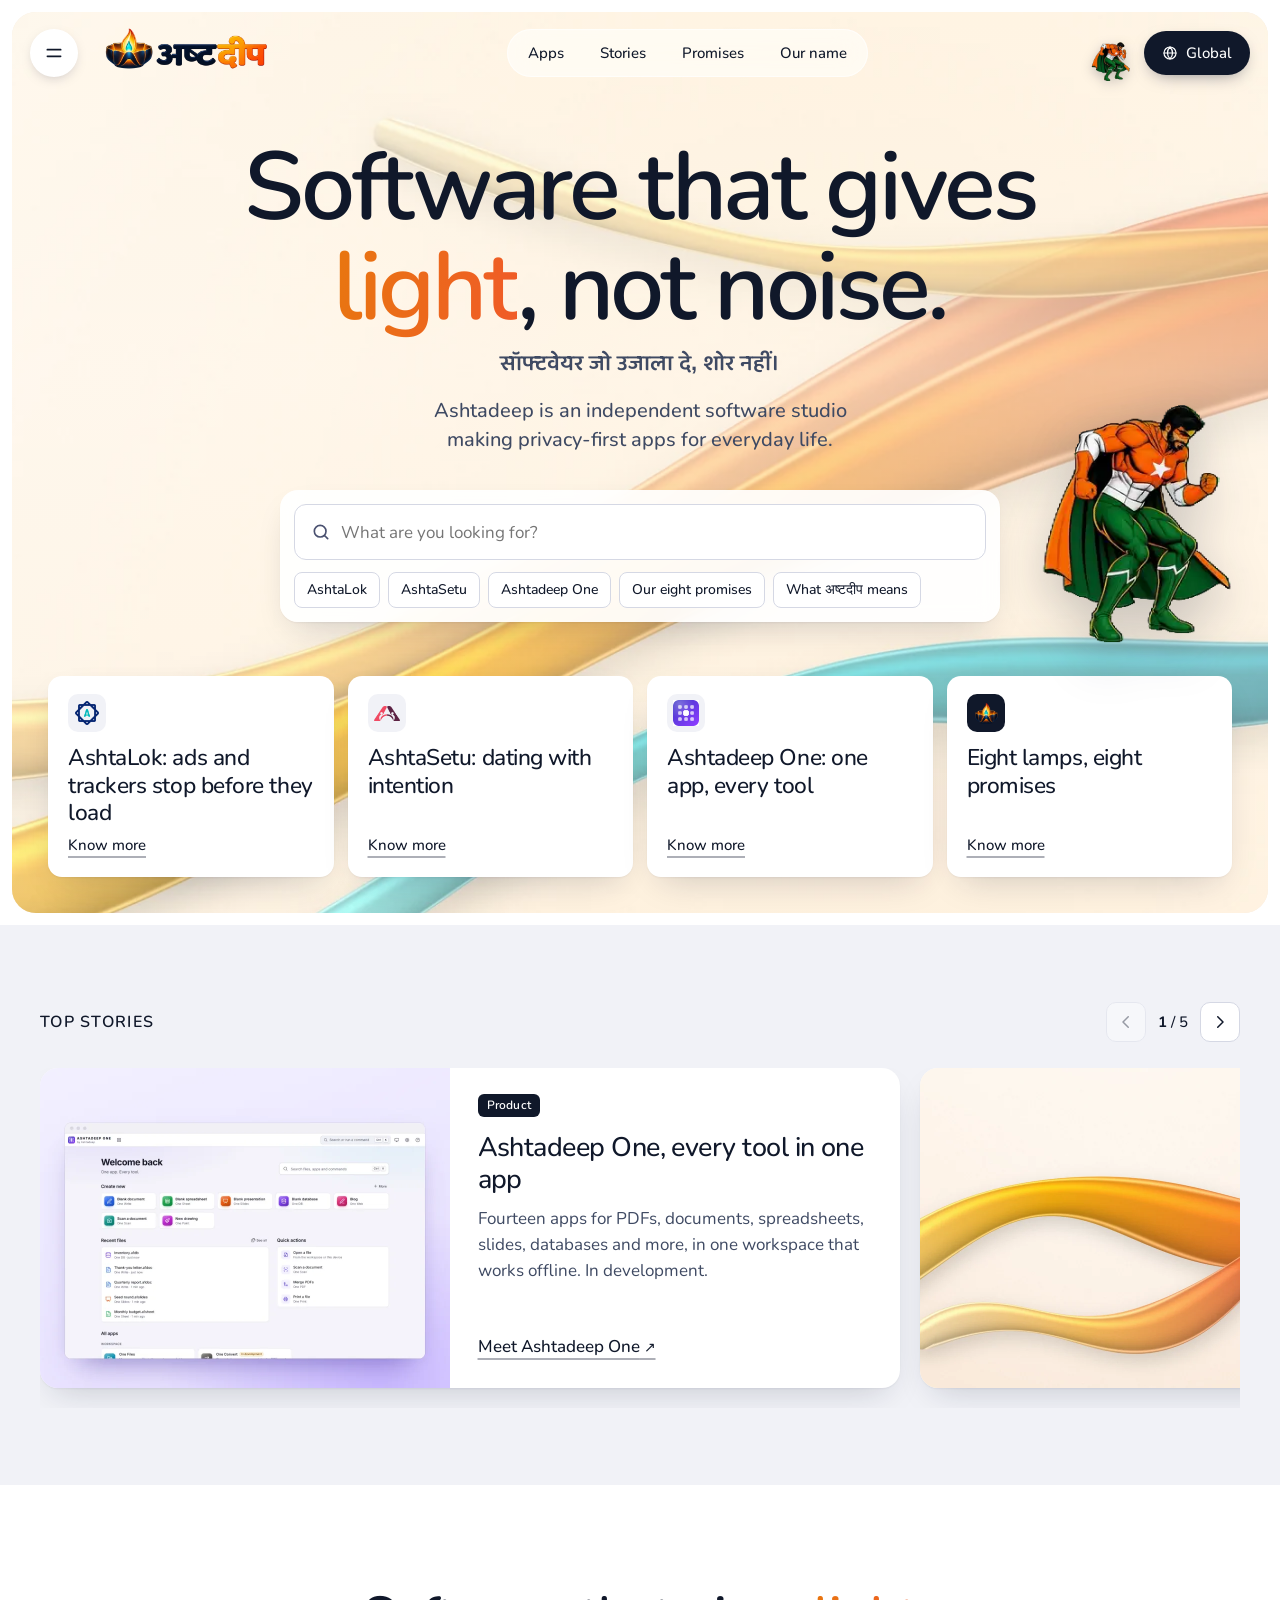
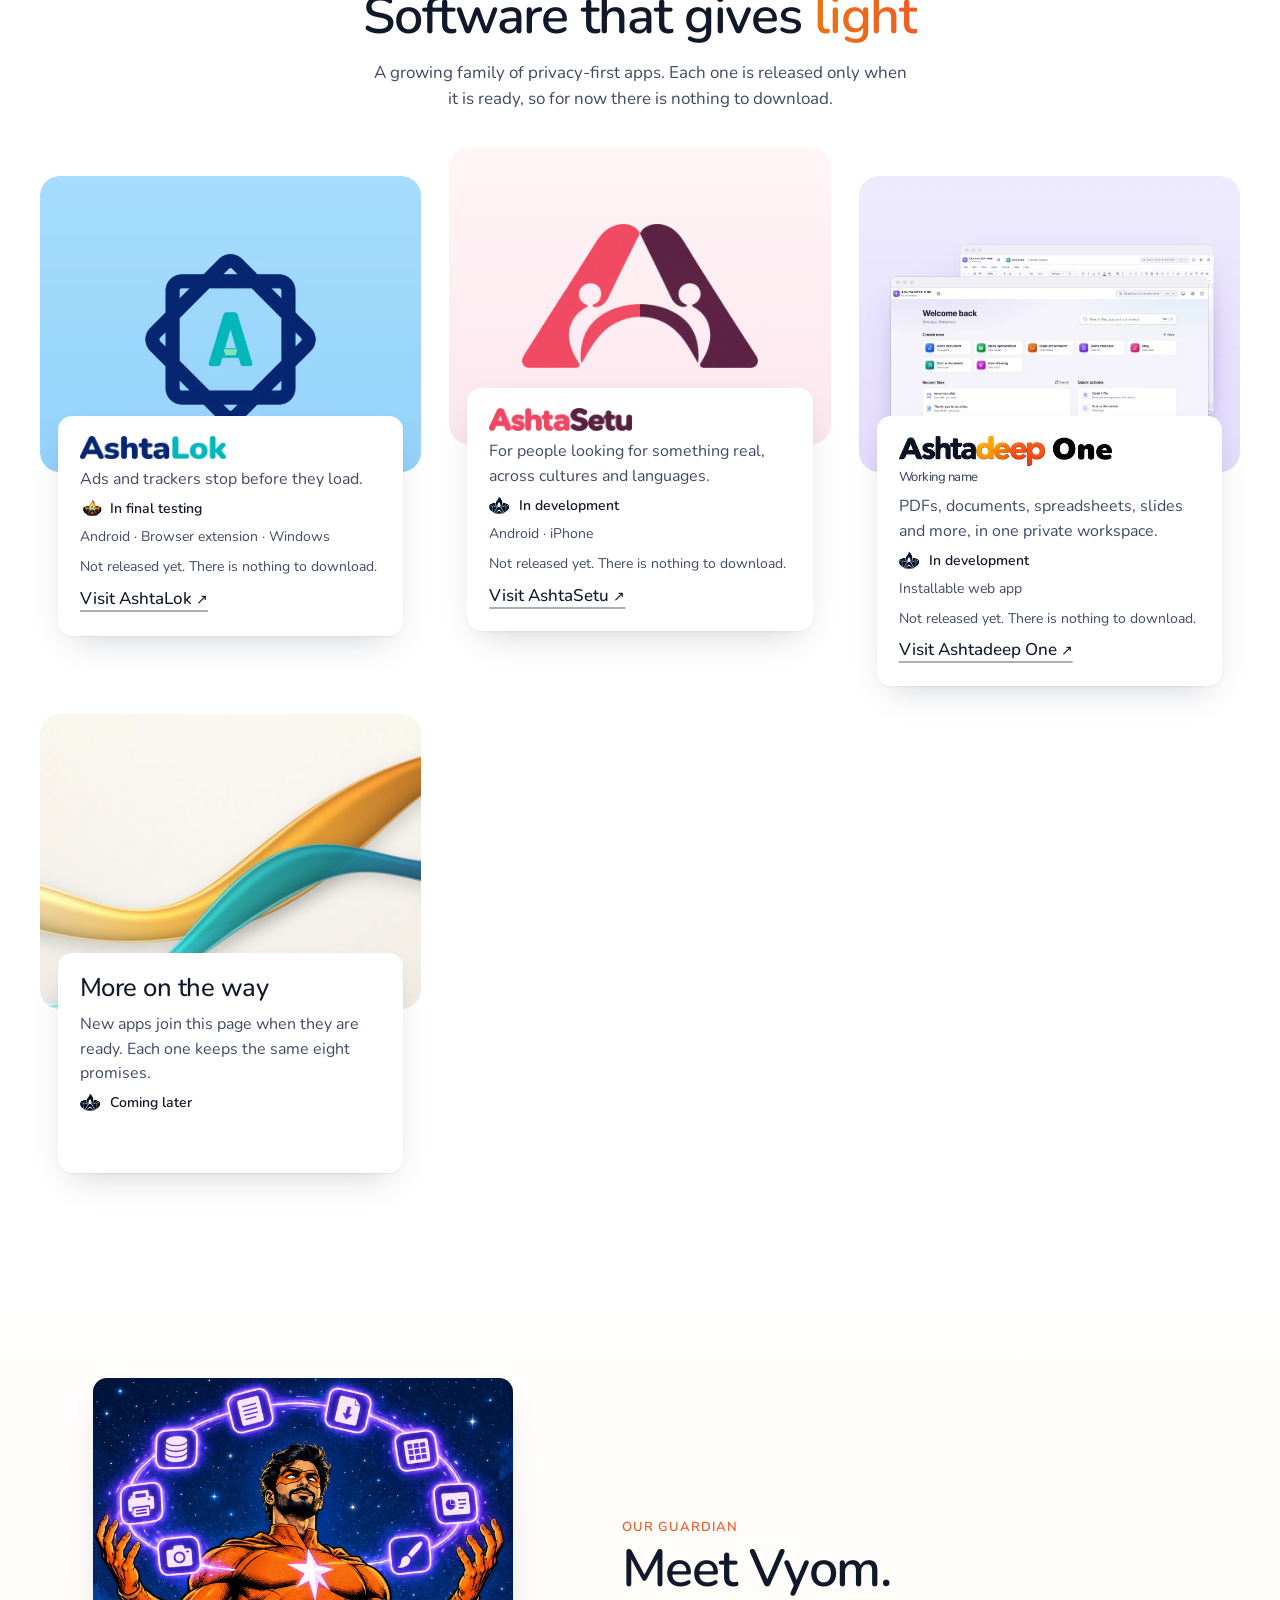
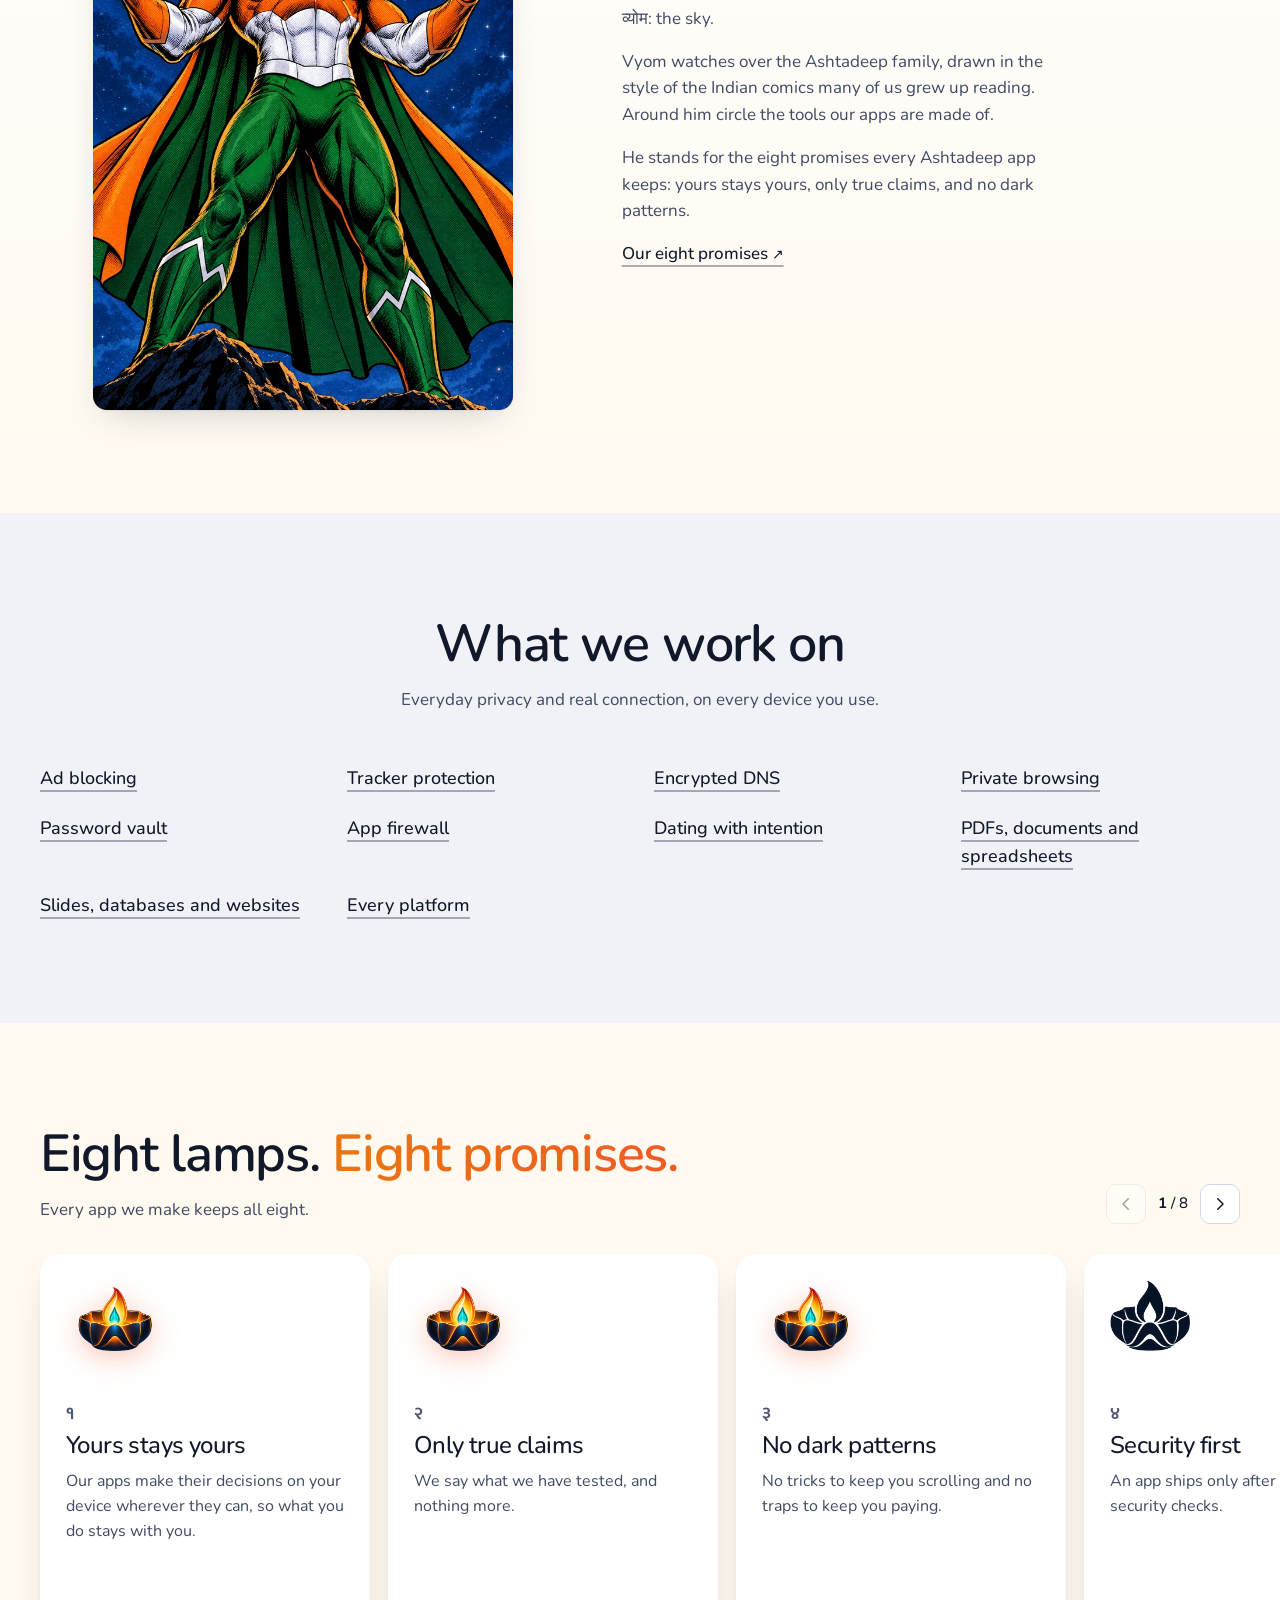
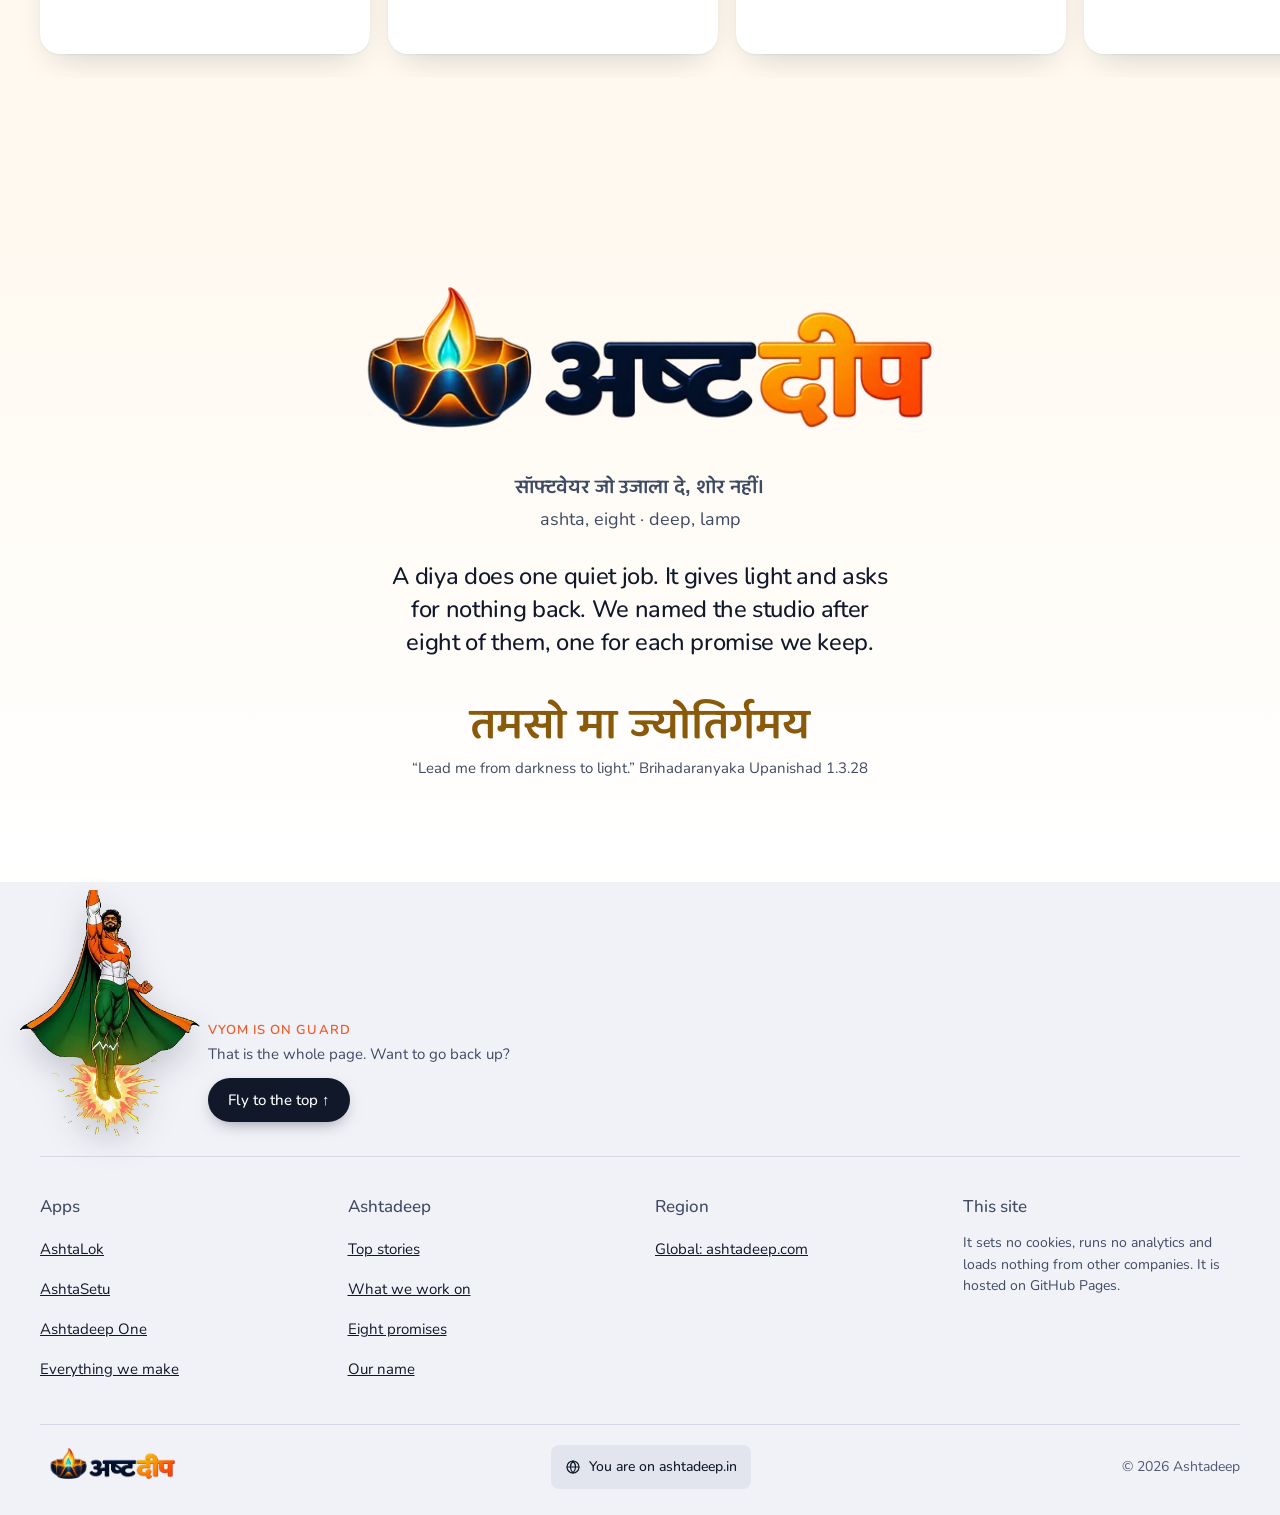
==== index.html @ 404b876a "Deploy ashtadeep-site cd632e9" ====
<!doctype html>
<html lang="en-IN">
<head>
<meta charset="utf-8">
<meta name="viewport" content="width=device-width, initial-scale=1, viewport-fit=cover">
<title>Ashtadeep: software that gives light, not noise</title>
<meta name="description" content="Ashtadeep is an independent software studio making privacy-first apps for everyday life. AshtaLok, AshtaSetu and more are on the way.">
<link rel="canonical" href="https://ashtadeep.in/">
<link rel="alternate" hreflang="en" href="https://ashtadeep.com/">
<link rel="alternate" hreflang="en-IN" href="https://ashtadeep.in/">
<link rel="alternate" hreflang="x-default" href="https://ashtadeep.com/">
<meta name="theme-color" content="#FFFFFF">
<meta name="color-scheme" content="light">
<link rel="icon" href="/favicon.svg" type="image/svg+xml">
<link rel="icon" href="/favicon-32.png" sizes="32x32" type="image/png">
<link rel="apple-touch-icon" href="/apple-touch-icon.png">
<meta property="og:type" content="website">
<meta property="og:site_name" content="Ashtadeep">
<meta property="og:title" content="Ashtadeep: software that gives light, not noise">
<meta property="og:description" content="Ashtadeep is an independent software studio making privacy-first apps for everyday life. AshtaLok, AshtaSetu and more are on the way.">
<meta property="og:url" content="https://ashtadeep.in/">
<meta property="og:image" content="https://ashtadeep.in/share.png">
<meta property="og:image:width" content="1200">
<meta property="og:image:height" content="630">
<meta property="og:image:alt" content="Ashtadeep: software that gives light, not noise">
<meta property="og:locale" content="en_IN">
<meta name="twitter:card" content="summary_large_image">
<link rel="preload" href="/fonts/nunito-latin.woff2" as="font" type="font/woff2" crossorigin>
<link rel="preload" href="/img/art-hero.webp" as="image">
<link rel="stylesheet" href="/styles.css?v=54ead1eb33">
<script>document.documentElement.classList.add('js')</script>
<script src="/site.js?v=144337fac9" defer></script>
</head>
<body>
<a class="skip" href="#main">Skip to content</a>
<header class="site-header">
  <div class="bar">
    <details class="menu">
      <summary class="round" aria-label="Open the menu"><svg viewBox="0 0 24 24" fill="none" stroke="currentColor" stroke-width="2" stroke-linecap="round" aria-hidden="true"><path d="M4 8h16M4 16h16"/></svg></summary>
      <div class="menu-sheet" role="dialog" aria-label="Menu">
        <div class="top"><button type="button" class="round close" aria-label="Close the menu"><svg viewBox="0 0 24 24" fill="none" stroke="currentColor" stroke-width="2" stroke-linecap="round" aria-hidden="true"><path d="M6 6l12 12M18 6 6 18"/></svg></button><a class="brand" href="/"><img src="/img/brand/lockup-hi.webp" alt="अष्टदीप, Ashtadeep" width="183" height="52"></a></div>
        <div class="grid">
          <nav aria-label="Apps"><h2>Apps</h2><ul><li><a href="#ashtalok">AshtaLok</a></li><li><a href="#ashtasetu">AshtaSetu</a></li><li><a href="#one">Ashtadeep One</a></li><li><a href="#apps">Everything we make</a></li></ul></nav>
          <nav aria-label="Ashtadeep"><h2>Ashtadeep</h2><ul><li><a href="#stories">Top stories</a></li><li><a href="#work">What we work on</a></li><li><a href="#promises">Eight promises</a></li><li><a href="#name">Our name</a></li></ul></nav>
          <nav aria-label="Region"><h2>Region</h2><ul><li><a href="https://ashtadeep.com/" hreflang="en">Global: ashtadeep.com</a></li></ul></nav>
        </div>
      </div>
    </details>
    <a class="brand" href="/" aria-label="Ashtadeep, home"><img src="/img/brand/lockup-hi.webp" alt="अष्टदीप, Ashtadeep" width="183" height="52"></a>
    <nav class="pills" aria-label="Main"><a href="#apps">Apps</a><a href="#stories">Stories</a><a href="#promises">Promises</a><a href="#name">Our name</a></nav>
    <a class="mini-vyom" href="#main" aria-label="Back to the top" title="Back to the top"><img class="vyom" src="/img/vyom-stand.webp" alt="" width="328" height="440"></a>
    <a class="region" href="https://ashtadeep.com/" hreflang="en" title="Ashtadeep worldwide: ashtadeep.com"><svg viewBox="0 0 24 24" fill="none" stroke="currentColor" stroke-width="1.8" stroke-linecap="round" aria-hidden="true"><circle cx="12" cy="12" r="9"/><path d="M3 12h18M12 3c2.5 2.6 3.8 5.6 3.8 9s-1.3 6.4-3.8 9c-2.5-2.6-3.8-5.6-3.8-9S9.5 5.6 12 3Z"/></svg><span>Global</span></a>
  </div>
</header>
<main id="main">
  <section class="hero" aria-labelledby="hero-title">
    <img class="hero-art" src="img/art-hero.webp" alt="" width="1600" height="900" fetchpriority="high">
    <div class="hero-inner">
      <h1 id="hero-title">Software that gives <span class="glow">light</span>, not noise.</h1>
      <p class="hi-tagline" lang="hi">सॉफ्टवेयर जो उजाला दे, शोर नहीं।</p>
      <p class="lead">Ashtadeep is an independent software studio making privacy-first apps for everyday life.</p>
      <form class="finder" role="search" action="#" onsubmit="return false">
        <label class="visually-hidden" for="find">Find something on this site</label>
        <input id="find" type="search" placeholder="What are you looking for?" autocomplete="off" enterkeyhint="go">
        <ul class="results" aria-live="polite"></ul>
        <div class="chips" aria-label="Suggestions"><a href="#ashtalok">AshtaLok</a><a href="#ashtasetu">AshtaSetu</a><a href="#one">Ashtadeep One</a><a href="#promises">Our eight promises</a><a href="#name">What अष्टदीप means</a></div>
        <script type="application/json" id="find-index">[{"t": "AshtaLok", "d": "Ad and tracker blocker. In final testing.", "h": "#ashtalok", "k": "Ad and tracker blocker Ads and trackers stop before they load.  Android Browser extension Windows"}, {"t": "AshtaSetu", "d": "Dating app, 18+. In development.", "h": "#ashtasetu", "k": "Dating app, 18+ For people looking for something real, across cultures and languages.  Android iPhone"}, {"t": "Ashtadeep One", "d": "Productivity suite. In development.", "h": "#one", "k": "Productivity suite PDFs, documents, spreadsheets, slides and more, in one private workspace.  Installable web app"}, {"t": "Ad blocking", "d": "What we work on", "h": "#ashtalok", "k": "ads, adverts, blocker, popups"}, {"t": "Tracker protection", "d": "What we work on", "h": "#ashtalok", "k": "trackers, tracking, privacy, analytics"}, {"t": "Encrypted DNS", "d": "What we work on", "h": "#ashtalok", "k": "dns, doh, encrypted, network"}, {"t": "Private browsing", "d": "What we work on", "h": "#ashtalok", "k": "browser, private, incognito"}, {"t": "Password vault", "d": "What we work on", "h": "#ashtalok", "k": "passwords, vault, security"}, {"t": "App firewall", "d": "What we work on", "h": "#ashtalok", "k": "firewall, apps, wifi, mobile data"}, {"t": "Dating with intention", "d": "What we work on", "h": "#ashtasetu", "k": "dating, love, match, relationship, partner"}, {"t": "PDFs, documents and spreadsheets", "d": "What we work on", "h": "#one", "k": "pdf, sign, annotate, merge, word processor, docx, spreadsheet, xlsx, office"}, {"t": "Slides, databases and websites", "d": "What we work on", "h": "#one", "k": "presentation, pptx, database, sqlite, website builder, blog, scan, print"}, {"t": "Every platform", "d": "What we work on", "h": "#apps", "k": "android, windows, linux, iphone, mac, browser extension"}, {"t": "Yours stays yours", "d": "One of our eight promises", "h": "#promises", "k": "Our apps make their decisions on your device wherever they can, so what you do stays with you."}, {"t": "Only true claims", "d": "One of our eight promises", "h": "#promises", "k": "We say what we have tested, and nothing more."}, {"t": "No dark patterns", "d": "One of our eight promises", "h": "#promises", "k": "No tricks to keep you scrolling and no traps to keep you paying."}, {"t": "Security first", "d": "One of our eight promises", "h": "#promises", "k": "An app ships only after it passes its security checks."}, {"t": "Everywhere you are", "d": "One of our eight promises", "h": "#promises", "k": "Phones, tablets, computers and browsers, released one at a time as each one is tested."}, {"t": "Light and fast", "d": "One of our eight promises", "h": "#promises", "k": "Small apps that are careful with your battery and your data."}, {"t": "Every culture welcome", "d": "One of our eight promises", "h": "#promises", "k": "Made for people of every language, culture and faith."}, {"t": "People over metrics", "d": "One of our eight promises", "h": "#promises", "k": "We count lives made easier, not minutes spent in our apps."}, {"t": "Vyom, our guardian", "d": "Ashtadeep's mascot", "h": "#vyom", "k": "vyom mascot guardian hero comic sky"}, {"t": "Our name, अष्टदीप", "d": "Ashta means eight, deep means lamp", "h": "#name", "k": "ashtadeep name meaning sanskrit eight lamps diya"}, {"t": "Top stories", "d": "News from the studio", "h": "#stories", "k": "news stories updates"}]</script>
      </form>
    </div>
    <div class="mascot" data-lines='[&quot;Namaste! I&#x27;m Vyom, Ashtadeep&#x27;s guardian.&quot;, &quot;Every Ashtadeep app keeps eight promises.&quot;, &quot;AshtaLok, AshtaSetu and Ashtadeep One are on the way.&quot;, &quot;Nothing is for sale here yet. Look around!&quot;]'>
      <p class="bubble" aria-live="polite">Namaste! I&#x27;m Vyom, Ashtadeep&#x27;s guardian.</p>
      <img class="vyom" src="/img/vyom-stand.webp" alt="Vyom, Ashtadeep's guardian, waving" width="328" height="440">
    </div>
    <div class="hero-cards"><a class="hero-card" href="#ashtalok"><span class="icon"><img src="img/ashtalok-mark.webp" alt="" width="26" height="26"></span>
        <h2>AshtaLok: ads and trackers stop before they load</h2><span class="underline">Know more</span></a><a class="hero-card" href="#ashtasetu"><span class="icon"><img src="img/ashtasetu-mark.webp" alt="" width="26" height="26"></span>
        <h2>AshtaSetu: dating with intention</h2><span class="underline">Know more</span></a><a class="hero-card" href="#one"><span class="icon"><img src="img/one-mark.webp" alt="" width="26" height="26"></span>
        <h2>Ashtadeep One: one app, every tool</h2><span class="underline">Know more</span></a><a class="hero-card" href="#promises"><span class="icon dark"><img class="emblem" src="/img/brand/emblem.webp" alt="" width="360" height="243"></span>
        <h2>Eight lamps, eight promises</h2><span class="underline">Know more</span></a></div>
  </section>
  <section class="stories" id="stories" aria-labelledby="stories-title">
    <div class="wrap">
      <div class="row"><h2 id="stories-title">Top stories</h2>
        <div class="pager" data-for="story-track"><button type="button" class="prev" aria-label="Previous story"><svg viewBox="0 0 24 24" fill="none" stroke="currentColor" stroke-width="2" stroke-linecap="round" stroke-linejoin="round" aria-hidden="true"><path d="m15 5-7 7 7 7"/></svg></button><span><b class="at">1</b> / <span class="of">5</span></span><button type="button" class="next" aria-label="Next story"><svg viewBox="0 0 24 24" fill="none" stroke="currentColor" stroke-width="2" stroke-linecap="round" stroke-linejoin="round" aria-hidden="true"><path d="m9 5 7 7-7 7"/></svg></button></div>
      </div>
      <div class="track" id="story-track" tabindex="0" aria-label="Stories. Scroll sideways for more."><ul><li class="story"><img src="img/art-stories-one.webp" alt="" width="900" height="640" loading="lazy" decoding="async">
          <div class="text"><span class="tag">Product</span><h3>Ashtadeep One, every tool in one app</h3><p>Fourteen apps for PDFs, documents, spreadsheets, slides, databases and more, in one workspace that works offline. In development.</p>
          <a class="underline arrow" href="#one">Meet Ashtadeep One</a></div></li><li class="story"><img src="img/art-stories-1.webp" alt="" width="900" height="640" loading="lazy" decoding="async">
          <div class="text"><span class="tag">Product</span><h3>AshtaLok is in final testing</h3><p>Ads and trackers stop before they load, on Android, in the browser and on Windows. It is tested on real phones before anything is released.</p>
          <a class="underline arrow" href="#ashtalok">Meet AshtaLok</a></div></li><li class="story"><img src="img/art-stories-2.webp" alt="" width="900" height="640" loading="lazy" decoding="async">
          <div class="text"><span class="tag">News</span><h3>A new name: AshtaLok</h3><p>Our ad and tracker blocker is now AshtaLok, a light of the Ashtadeep family. The promise is the same: it decides on your device.</p>
          <a class="underline arrow" href="#ashtalok">Read more</a></div></li><li class="story"><img src="img/art-stories-3.webp" alt="" width="900" height="640" loading="lazy" decoding="async">
          <div class="text"><span class="tag">Product</span><h3>AshtaSetu, a dating app in development</h3><p>For people looking for something real, across cultures and languages. 18 and over.</p>
          <a class="underline arrow" href="#ashtasetu">Meet AshtaSetu</a></div></li><li class="story"><img src="img/art-more.webp" alt="" width="900" height="640" loading="lazy" decoding="async">
          <div class="text"><span class="tag">Update</span><h3>Ashtadeep worldwide</h3><p>ashtadeep.com is the same site for visitors everywhere else.</p>
          <a class="underline arrow" href="https://ashtadeep.com/">Visit</a></div></li></ul></div>
    </div>
  </section>
  <section class="apps section" id="apps" aria-labelledby="apps-title">
    <div class="wrap">
      <div class="head reveal"><h2 id="apps-title">Software that gives <em>light</em></h2>
        <p>A growing family of privacy-first apps. Each one is released only when it is ready, so for now there is nothing to download.</p></div>
      <div class="cards"><article class="app fit-cover reveal" id="ashtalok">
        <div class="art" style="--tone:linear-gradient(180deg, #A6DCFD 0%, #8FD0FA 100%)"><img src="img/ashtalok.webp" alt="The AshtaLok logo: a navy eight-point star around a teal A, over the name, &quot;Ashta&quot; in navy and &quot;Lok&quot; in teal, on a sky-blue panel" width="720" height="720" loading="lazy" decoding="async"></div>
        <div class="card"><h3><img class="wordmark tall" src="img/ashtalok-wordmark.webp" alt="AshtaLok" width="594" height="96" loading="lazy" decoding="async"></h3><p>Ads and trackers stop before they load.</p>
          <span class="status testing"><img class="emblem" src="/img/brand/emblem.webp" alt="" width="360" height="243">In final testing</span>
          <span class="meta">Android · Browser extension · Windows</span><span class="meta">Not released yet. There is nothing to download.</span><a class="underline arrow" href="https://ashtalok.ashtadeep.com/">Visit AshtaLok</a></div>
      </article><article class="app fit-contain reveal" id="ashtasetu">
        <div class="art" style="--tone:linear-gradient(180deg, #FFF5F7 0%, #FCE7EE 100%)"><img src="img/ashtasetu.webp" alt="The AshtaSetu mark: a rounded A whose two sides are two people, joined by a bridge" width="720" height="720" loading="lazy" decoding="async"></div>
        <div class="card"><h3><img class="wordmark tall" src="img/ashtasetu-wordmark.webp" alt="AshtaSetu" width="1166" height="192" loading="lazy" decoding="async"></h3><p>For people looking for something real, across cultures and languages.</p>
          <span class="status development"><img class="emblem" src="/img/brand/emblem-mono.webp" alt="" width="360" height="276">In development</span>
          <span class="meta">Android · iPhone</span><span class="meta">Not released yet. There is nothing to download.</span><a class="underline arrow" href="https://ashtasetu.ashtadeep.com/">Visit AshtaSetu</a></div>
      </article><article class="app fit-cover reveal" id="one">
        <div class="art" style="--tone:linear-gradient(180deg, #EEEAFE 0%, #E1D9FD 100%)"><img src="img/one.webp" alt="Ashtadeep One&#x27;s home page, with recent files and every app, in front of a monthly budget in One Sheet" width="720" height="720" loading="lazy" decoding="async"></div>
        <div class="card"><h3><img class="wordmark desc" src="img/one-wordmark.webp" alt="Ashtadeep One" width="1665" height="236" loading="lazy" decoding="async"><small>Working name</small></h3><p>PDFs, documents, spreadsheets, slides and more, in one private workspace.</p>
          <span class="status development"><img class="emblem" src="/img/brand/emblem-mono.webp" alt="" width="360" height="276">In development</span>
          <span class="meta">Installable web app</span><span class="meta">Not released yet. There is nothing to download.</span><a class="underline arrow" href="https://one.ashtadeep.com/">Visit Ashtadeep One</a></div>
      </article><article class="app fit-cover reveal">
        <div class="art"><img src="img/art-more.webp" alt="" width="900" height="640" loading="lazy" decoding="async"></div>
        <div class="card"><h3>More on the way</h3><p>New apps join this page when they are ready. Each one keeps the same eight promises.</p>
          <span class="status soon"><img class="emblem" src="/img/brand/emblem-mono.webp" alt="" width="360" height="276">Coming later</span></div>
      </article></div>
    </div>
  </section>
  <section class="meet section" id="vyom" aria-labelledby="vyom-title">
    <div class="meet-inner">
      <img class="meet-art reveal" src="img/vyom.webp" alt="Vyom in his saffron, white and green suit, arms raised, with the tools of Ashtadeep's apps circling above him" width="720" height="1084" loading="lazy">
      <div class="meet-text reveal">
        <p class="kicker">Our guardian</p>
        <h2 id="vyom-title">Meet Vyom.</h2>
        <p class="hi" lang="hi">व्योम: the sky.</p>
        <p>Vyom watches over the Ashtadeep family, drawn in the style of the Indian comics many of us grew up reading. Around him circle the tools our apps are made of.</p>
        <p>He stands for the eight promises every Ashtadeep app keeps: yours stays yours, only true claims, and no dark patterns.</p>
        <a class="underline arrow" href="#promises">Our eight promises</a>
      </div>
    </div>
  </section>
  <section class="work section" id="work" aria-labelledby="work-title">
    <div class="wrap">
      <div class="head reveal"><h2 id="work-title">What we work on</h2><p>Everyday privacy and real connection, on every device you use.</p></div>
      <ul class="links reveal"><li><a class="underline" href="#ashtalok">Ad blocking</a></li><li><a class="underline" href="#ashtalok">Tracker protection</a></li><li><a class="underline" href="#ashtalok">Encrypted DNS</a></li><li><a class="underline" href="#ashtalok">Private browsing</a></li><li><a class="underline" href="#ashtalok">Password vault</a></li><li><a class="underline" href="#ashtalok">App firewall</a></li><li><a class="underline" href="#ashtasetu">Dating with intention</a></li><li><a class="underline" href="#one">PDFs, documents and spreadsheets</a></li><li><a class="underline" href="#one">Slides, databases and websites</a></li><li><a class="underline" href="#apps">Every platform</a></li></ul>
    </div>
  </section>
  <section class="promises section" id="promises" aria-labelledby="promises-title">
    <div class="wrap row">
      <div class="head reveal"><h2 id="promises-title">Eight lamps. <em>Eight promises.</em></h2><p>Every app we make keeps all eight.</p></div>
      <div class="pager" data-for="promise-track"><button type="button" class="prev" aria-label="Previous promise"><svg viewBox="0 0 24 24" fill="none" stroke="currentColor" stroke-width="2" stroke-linecap="round" stroke-linejoin="round" aria-hidden="true"><path d="m15 5-7 7 7 7"/></svg></button><span><b class="at">1</b> / <span class="of">8</span></span><button type="button" class="next" aria-label="Next promise"><svg viewBox="0 0 24 24" fill="none" stroke="currentColor" stroke-width="2" stroke-linecap="round" stroke-linejoin="round" aria-hidden="true"><path d="m9 5 7 7-7 7"/></svg></button></div>
    </div>
    <div class="gallery" id="promise-track" tabindex="0" aria-label="The eight promises. Scroll sideways for more."><ul><li class="promise" style="--d:2.21s"><span class="lamp-mini" aria-hidden="true"><img class="unlit" src="/img/brand/emblem-mono.webp" alt="" width="360" height="276"><img class="lit" src="/img/brand/emblem.webp" alt="" width="360" height="243"></span><span class="num deva">१</span><h3>Yours stays yours</h3><p>Our apps make their decisions on your device wherever they can, so what you do stays with you.</p></li><li class="promise" style="--d:2.62s"><span class="lamp-mini" aria-hidden="true"><img class="unlit" src="/img/brand/emblem-mono.webp" alt="" width="360" height="276"><img class="lit" src="/img/brand/emblem.webp" alt="" width="360" height="243"></span><span class="num deva">२</span><h3>Only true claims</h3><p>We say what we have tested, and nothing more.</p></li><li class="promise" style="--d:1.83s"><span class="lamp-mini" aria-hidden="true"><img class="unlit" src="/img/brand/emblem-mono.webp" alt="" width="360" height="276"><img class="lit" src="/img/brand/emblem.webp" alt="" width="360" height="243"></span><span class="num deva">३</span><h3>No dark patterns</h3><p>No tricks to keep you scrolling and no traps to keep you paying.</p></li><li class="promise" style="--d:2.24s"><span class="lamp-mini" aria-hidden="true"><img class="unlit" src="/img/brand/emblem-mono.webp" alt="" width="360" height="276"><img class="lit" src="/img/brand/emblem.webp" alt="" width="360" height="243"></span><span class="num deva">४</span><h3>Security first</h3><p>An app ships only after it passes its security checks.</p></li><li class="promise" style="--d:2.65s"><span class="lamp-mini" aria-hidden="true"><img class="unlit" src="/img/brand/emblem-mono.webp" alt="" width="360" height="276"><img class="lit" src="/img/brand/emblem.webp" alt="" width="360" height="243"></span><span class="num deva">५</span><h3>Everywhere you are</h3><p>Phones, tablets, computers and browsers, released one at a time as each one is tested.</p></li><li class="promise" style="--d:1.86s"><span class="lamp-mini" aria-hidden="true"><img class="unlit" src="/img/brand/emblem-mono.webp" alt="" width="360" height="276"><img class="lit" src="/img/brand/emblem.webp" alt="" width="360" height="243"></span><span class="num deva">६</span><h3>Light and fast</h3><p>Small apps that are careful with your battery and your data.</p></li><li class="promise" style="--d:2.27s"><span class="lamp-mini" aria-hidden="true"><img class="unlit" src="/img/brand/emblem-mono.webp" alt="" width="360" height="276"><img class="lit" src="/img/brand/emblem.webp" alt="" width="360" height="243"></span><span class="num deva">७</span><h3>Every culture welcome</h3><p>Made for people of every language, culture and faith.</p></li><li class="promise" style="--d:2.68s"><span class="lamp-mini" aria-hidden="true"><img class="unlit" src="/img/brand/emblem-mono.webp" alt="" width="360" height="276"><img class="lit" src="/img/brand/emblem.webp" alt="" width="360" height="243"></span><span class="num deva">८</span><h3>People over metrics</h3><p>We count lives made easier, not minutes spent in our apps.</p></li></ul></div>
  </section>
  <section class="name section" id="name" aria-labelledby="name-title">
    <div class="wrap reveal">
      <h2 class="visually-hidden" id="name-title">Our name</h2>
      <img class="lockup" src="/img/brand/lockup-hi.webp" alt="अष्टदीप" width="634" height="180" loading="lazy">
      <p class="tagline-hi" lang="hi">सॉफ्टवेयर जो उजाला दे, शोर नहीं।</p>
      <p class="split">ashta, eight · deep, lamp</p>
      <p class="copy">A diya does one quiet job. It gives light and asks for nothing back. We named the studio after eight of them, one for each promise we keep.</p>
      <blockquote><p lang="sa">तमसो मा ज्योतिर्गमय</p><footer>“Lead me from darkness to light.” Brihadaranyaka Upanishad 1.3.28</footer></blockquote>
    </div>
  </section>
</main>
<footer class="site-footer">
  <div class="wrap">
    <div class="guard">
      <div class="fig"><img class="vyom" src="/img/vyom-stand.webp" alt="Vyom, Ashtadeep's guardian, standing guard" width="328" height="440" loading="lazy"></div>
      <div class="say">
        <p class="kicker">Vyom is on guard</p>
        <p>That is the whole page. Want to go back up?</p>
        <a class="fly" href="#main">Fly to the top<span aria-hidden="true">&nbsp;↑</span></a>
      </div>
    </div>
    <div class="foot-cols">
      <nav aria-label="Apps"><h2>Apps</h2><ul><li><a href="#ashtalok">AshtaLok</a></li><li><a href="#ashtasetu">AshtaSetu</a></li><li><a href="#one">Ashtadeep One</a></li><li><a href="#apps">Everything we make</a></li></ul></nav>
      <nav aria-label="Ashtadeep"><h2>Ashtadeep</h2><ul><li><a href="#stories">Top stories</a></li><li><a href="#work">What we work on</a></li><li><a href="#promises">Eight promises</a></li><li><a href="#name">Our name</a></li></ul></nav>
      <nav aria-label="Region"><h2>Region</h2><ul><li><a href="https://ashtadeep.com/" hreflang="en">Global: ashtadeep.com</a></li></ul></nav>
      <div><h2>This site</h2><p>It sets no cookies, runs no analytics and loads nothing from other companies. It is hosted on GitHub Pages.</p></div>
    </div>
    <div class="foot-bottom">
      <a class="brand" href="/"><img src="/img/brand/lockup-hi.webp" alt="अष्टदीप, Ashtadeep" width="141" height="40"></a>
      <a class="where" href="https://ashtadeep.com/" hreflang="en"><svg viewBox="0 0 24 24" fill="none" stroke="currentColor" stroke-width="1.8" stroke-linecap="round" aria-hidden="true"><circle cx="12" cy="12" r="9"/><path d="M3 12h18M12 3c2.5 2.6 3.8 5.6 3.8 9s-1.3 6.4-3.8 9c-2.5-2.6-3.8-5.6-3.8-9S9.5 5.6 12 3Z"/></svg>You are on ashtadeep.in</a>
      <span>© 2026 Ashtadeep</span>
    </div>
  </div>
</footer>
<script type="application/ld+json">{"@context": "https://schema.org", "@type": "Organization", "name": "Ashtadeep", "url": "https://ashtadeep.in/", "logo": "https://ashtadeep.in/apple-touch-icon.png"}</script>
</body>
</html>
---- styles.css ----
/* Ashtadeep: a corporate home in light. Inset art hero, a finder, overlapping cards, stories, app cards with art,
   promises, the name, and a full footer. Tokens and rules live in DESIGN.md; change a value there first. */

@font-face { font-family: "Nunito"; src: url("fonts/nunito-latin.woff2") format("woff2"); font-weight: 200 1000; font-display: swap; }
@font-face { font-family: "Baloo 2"; src: url("fonts/baloo2-devanagari.woff2") format("woff2"); font-weight: 400 800; font-display: swap; unicode-range: U+0900-097F, U+1CD0-1CF9, U+200C-200D, U+20A8, U+20B9, U+25CC, U+A830-A839, U+A8E0-A8FF; }

:root {
  --white: #FFFFFF;
  --mist: #F1F2F7;          /* stories band, footer */
  --mist-deep: #E3E5EE;
  --cream: #FFF9EF;         /* Warm Ivory: the name, the promises */
  --ink: #10182A;           /* Midnight: text */
  --ink-2: #3F4A63;         /* secondary text, 8.9:1 on white */
  --ink-3: #4F5873;         /* small print, 6.6:1 on mist */
  --line: #D5D8E4;
  --chip: #10182A;          /* tags */
  --saffron: #E8770F;       /* Amber, deepened to stay readable as text (3.0:1 large) */
  --ember: #F05A28;         /* Living Orange */
  --amber: #FFB000;         /* Amber: art and marks only, never text */
  --turquoise: #20BFC4;     /* Turquoise: art and marks */
  --turquoise-ink: #0B7F84; /* turquoise for links and focus, 4.8:1 */
  --brass: #C9952F;
  --brass-ink: #8A5A0B;

  --font: "Nunito", -apple-system, BlinkMacSystemFont, "Segoe UI", sans-serif;
  --font-deva: "Baloo 2", "Nirmala UI", "Noto Sans Devanagari", sans-serif;
  --gutter: 20px;
  --max: 1200px;
  --frame: 10px;            /* the hero's inset */
  --radius: 24px;
  --card-radius: 14px;
  --shadow: 0 1px 2px rgb(20 27 51 / .05), 0 14px 34px -14px rgb(20 27 51 / .22);
  --ease-out: cubic-bezier(.23, 1, .32, 1);
  color-scheme: light;
}
@media (min-width: 768px) { :root { --gutter: 36px; --frame: 12px; } }

*, *::before, *::after { box-sizing: border-box; }
html { -webkit-text-size-adjust: 100%; text-size-adjust: 100%; scroll-behavior: smooth; scroll-padding-top: 84px; }
@media (prefers-reduced-motion: reduce) { html { scroll-behavior: auto; } }
body { margin: 0; background: var(--white); color: var(--ink); font: 400 1.0625rem/1.55 var(--font); -webkit-font-smoothing: antialiased; }
img, svg { display: block; max-width: 100%; }
a { color: inherit; }
:focus-visible { outline: 2px solid var(--turquoise-ink); outline-offset: 3px; border-radius: 8px; }
::selection { background: #FFE2B8; }
.visually-hidden { position: absolute !important; width: 1px; height: 1px; overflow: hidden; clip: rect(0 0 0 0); white-space: nowrap; }
.skip { position: absolute; left: 12px; top: -60px; z-index: 100; padding: 10px 16px; background: var(--ink); color: #fff; border-radius: 980px; text-decoration: none; }
.skip:focus { top: 8px; }
.deva { font-family: var(--font-deva); font-weight: 600; }
.wrap { width: min(100% - 2 * var(--gutter), var(--max)); margin-inline: auto; }
.underline { color: var(--ink); text-decoration: underline; text-decoration-thickness: 1.5px; text-underline-offset: 6px; text-decoration-color: rgb(20 27 51 / .35); font-weight: 500; transition: text-decoration-color 160ms ease; }
.underline:hover { text-decoration-color: var(--turquoise-ink); }
.underline.arrow::after { content: " \2197"; font-size: .85em; }
.tag { display: inline-block; align-self: flex-start; padding: 3px 9px; border-radius: 6px; background: var(--chip); color: #fff; font: 600 .75rem/1.4 var(--font); letter-spacing: .02em; }

/* Header: floats over the hero, then settles on white */
.site-header { position: fixed; inset: 0 0 auto 0; z-index: 50; padding: calc(var(--frame) + 14px) calc(var(--frame) + 18px) 0; transition: background-color 250ms ease, padding 250ms ease, box-shadow 250ms ease; }
.site-header.is-scrolled { background: rgb(255 255 255 / .9); backdrop-filter: saturate(160%) blur(16px); -webkit-backdrop-filter: saturate(160%) blur(16px); padding-top: 10px; padding-bottom: 10px; box-shadow: 0 1px 0 rgb(20 27 51 / .08); }
.bar { display: flex; align-items: center; gap: 14px; }
.round { width: 48px; height: 48px; flex: none; border-radius: 50%; border: 0; background: #fff; color: var(--ink); display: grid; place-items: center; cursor: pointer; box-shadow: 0 4px 14px -6px rgb(20 27 51 / .35); list-style: none; }
.round::-webkit-details-marker { display: none; }
.round svg { width: 20px; height: 20px; }
.brand { display: inline-flex; align-items: center; gap: 8px; min-height: 44px; text-decoration: none; font: 700 1.375rem/1 var(--font); letter-spacing: -.02em; }
.brand svg { width: 32px; height: 32px; margin-top: -6px; }
.brand .deva { font-size: 1rem; color: var(--ink-2); }
.pills { margin: 0 auto; display: flex; gap: 4px; padding: 5px; border-radius: 980px; background: rgb(255 255 255 / .62); backdrop-filter: blur(14px) saturate(150%); -webkit-backdrop-filter: blur(14px) saturate(150%); box-shadow: inset 0 0 0 1px rgb(255 255 255 / .6); }
.pills a { display: inline-flex; align-items: center; min-height: 38px; padding: 0 16px; border-radius: 980px; text-decoration: none; font: 500 .9375rem/1 var(--font); transition: background-color 160ms ease; }
.pills a:hover { background: rgb(255 255 255 / .85); }
.region { display: inline-flex; align-items: center; gap: 8px; min-height: 44px; padding: 0 18px; border-radius: 980px; background: var(--ink); color: #fff; text-decoration: none; font: 500 .9375rem/1 var(--font); box-shadow: 0 6px 18px -8px rgb(20 27 51 / .6); transition: transform 160ms var(--ease-out); }
.region:active { transform: scale(.97); }
.region svg { width: 16px; height: 16px; }
@media (max-width: 899px) { .pills { display: none; } }
@media (max-width: 520px) { .region span { display: none; } .region { padding: 0 14px; } .brand { font-size: 1.1875rem; } }

/* The menu sheet, from the round button */
.menu-sheet { position: fixed; left: var(--frame); right: var(--frame); top: var(--frame); max-height: calc(100svh - 2 * var(--frame)); overflow: auto; z-index: 60; background: #fff; border-radius: var(--radius); box-shadow: 0 30px 80px -30px rgb(20 27 51 / .45); padding: 22px clamp(20px, 4vw, 48px) 36px; transform-origin: top left; transition: opacity 220ms var(--ease-out), transform 220ms var(--ease-out); }
@starting-style { .menu[open] .menu-sheet { opacity: 0; transform: scale(.98) translateY(-6px); } }
.menu-sheet .top { display: flex; align-items: center; gap: 14px; margin-bottom: 28px; }
.menu-sheet .grid { display: grid; gap: 28px; }
@media (min-width: 768px) { .menu-sheet .grid { grid-template-columns: repeat(3, 1fr); } }
.menu-sheet h2 { margin: 0 0 10px; font: 600 .8125rem/1.3 var(--font); letter-spacing: .06em; text-transform: uppercase; color: var(--ink-2); }
.menu-sheet ul { list-style: none; margin: 0; padding: 0; display: grid; gap: 4px; }
.menu-sheet li a { display: inline-flex; align-items: center; min-height: 44px; font: 500 clamp(1.25rem, 1.1rem + .6vw, 1.625rem)/1.2 var(--font); letter-spacing: -.02em; text-decoration: none; }
.menu-sheet li a:hover { color: var(--turquoise-ink); }

/* Hero: art in an inset frame, a headline, the finder, and four cards over its foot */
.hero { position: relative; margin: var(--frame); border-radius: var(--radius); overflow: hidden; min-height: min(100svh - 2 * var(--frame), 980px); background: #F7EDE2; display: flex; flex-direction: column; }
.hero-art { position: absolute; inset: 0; width: 100%; height: 100%; object-fit: cover; transform: scale(1.04); animation: drift 26s ease-in-out infinite alternate; }
@keyframes drift { from { transform: scale(1.04) translate(0, 0); } to { transform: scale(1.12) translate(-1.5%, -1%); } }
.hero::after { content: ""; position: absolute; inset: 0; background: linear-gradient(180deg, rgb(255 250 244 / .25) 0%, rgb(255 250 244 / .55) 40%, rgb(255 250 244 / .2) 100%); pointer-events: none; }
.hero-inner { position: relative; z-index: 1; flex: 1; display: flex; flex-direction: column; align-items: center; text-align: center; padding: clamp(120px, 14vh, 170px) var(--gutter) 0; }
.hero h1 { margin: 0; font: 600 clamp(2.75rem, 1.2rem + 6vw, 6rem)/1.04 var(--font); letter-spacing: -.035em; text-wrap: balance; max-width: 16ch; }
.hero h1 .glow { background: linear-gradient(100deg, var(--saffron), var(--ember)); -webkit-background-clip: text; background-clip: text; color: transparent; }
.hero .lead { margin: 18px 0 0; max-width: 40ch; font: 500 clamp(1.0625rem, 1rem + .4vw, 1.25rem)/1.45 var(--font); color: var(--ink-2); }

.finder { position: relative; z-index: 2; width: min(100%, 720px); margin-top: clamp(26px, 4vh, 40px); text-align: left; background: rgb(255 255 255 / .92); backdrop-filter: blur(10px); -webkit-backdrop-filter: blur(10px); border-radius: 18px; box-shadow: var(--shadow); padding: 14px; }
.finder label { display: block; }
.finder input { width: 100%; min-height: 56px; border: 1px solid var(--line); border-radius: 12px; padding: 0 16px 0 46px; font: 400 1.0625rem var(--font); color: var(--ink); background: #fff url("data:image/svg+xml,%3Csvg xmlns='http://www.w3.org/2000/svg' viewBox='0 0 24 24' fill='none' stroke='%234A5170' stroke-width='2' stroke-linecap='round'%3E%3Ccircle cx='11' cy='11' r='7'/%3E%3Cpath d='m20 20-3.5-3.5'/%3E%3C/svg%3E") no-repeat 16px 50% / 20px; }
.finder input:focus { outline: 2px solid var(--turquoise-ink); outline-offset: 1px; border-color: transparent; }
.finder .chips { display: flex; flex-wrap: wrap; gap: 8px; margin-top: 12px; }
.finder .chips a { display: inline-flex; align-items: center; min-height: 36px; padding: 0 12px; border: 1px solid var(--line); border-radius: 8px; font: 500 .875rem/1 var(--font); text-decoration: none; background: #fff; transition: border-color 160ms ease, background-color 160ms ease; }
.finder .chips a:hover { border-color: var(--turquoise-ink); background: #F0FBFB; }
.finder .results { list-style: none; margin: 10px 0 0; padding: 0; display: grid; gap: 2px; }
.finder .results:empty { display: none; }
.finder .results a { display: block; padding: 10px 12px; border-radius: 10px; text-decoration: none; }
.finder .results a:hover, .finder .results a:focus-visible { background: var(--mist); }
.finder .results b { display: block; font-weight: 600; }
.finder .results span { color: var(--ink-2); font-size: .9375rem; }
.finder .none { margin: 10px 4px 0; color: var(--ink-2); font-size: .9375rem; }

.hero-cards { position: relative; z-index: 1; display: grid; gap: 14px; width: min(100% - 2 * var(--gutter), var(--max)); margin: clamp(36px, 6vh, 64px) auto var(--gutter); }
@media (min-width: 700px) { .hero-cards { grid-template-columns: repeat(2, 1fr); } }
@media (min-width: 1100px) { .hero-cards { grid-template-columns: repeat(4, 1fr); } }
.hero-card { background: #fff; border-radius: var(--card-radius); padding: 18px 20px 20px; box-shadow: var(--shadow); display: flex; flex-direction: column; gap: 8px; min-height: 172px; text-decoration: none; transition: transform 300ms var(--ease-out), box-shadow 300ms var(--ease-out); }
@media (hover: hover) and (pointer: fine) { .hero-card:hover { transform: translateY(-4px); box-shadow: 0 1px 2px rgb(20 27 51 / .05), 0 22px 44px -16px rgb(20 27 51 / .3); } }
.hero-card .icon { width: 38px; height: 38px; border-radius: 10px; background: var(--mist); display: grid; place-items: center; }
.hero-card .icon svg, .hero-card .icon img { width: 26px; height: 26px; object-fit: contain; }
.hero-card h2 { margin: 4px 0 0; font: 500 clamp(1.25rem, 1.1rem + .4vw, 1.5rem)/1.2 var(--font); letter-spacing: -.02em; }
.hero-card .underline { margin-top: auto; align-self: flex-start; font-size: .9375rem; }

/* Section heads */
.head { text-align: center; max-width: 46rem; margin: 0 auto; }
.head h2 { margin: 0; font: 600 clamp(2rem, 1.2rem + 3vw, 3.25rem)/1.12 var(--font); letter-spacing: -.025em; text-wrap: balance; }
.head h2 em { font-style: normal; background: linear-gradient(100deg, var(--saffron), var(--ember)); -webkit-background-clip: text; background-clip: text; color: transparent; }
.head p { margin: 14px auto 0; max-width: 54ch; color: var(--ink-2); }
.section { padding: clamp(72px, 8vw, 120px) 0; }

/* Top stories: a band of large cards, paged */
.stories { background: var(--mist); padding: clamp(56px, 6vw, 88px) 0; }
.stories .row { display: flex; align-items: center; justify-content: space-between; gap: 16px; margin-bottom: 26px; }
.stories .row h2 { margin: 0; font: 600 1rem/1.2 var(--font); letter-spacing: .08em; text-transform: uppercase; }
.pager { display: flex; align-items: center; gap: 12px; font: 500 .9375rem/1 var(--font); }
.pager b { font-weight: 700; }
.pager button { width: 40px; height: 40px; border-radius: 10px; border: 1px solid var(--line); background: #fff; color: var(--ink); display: grid; place-items: center; cursor: pointer; transition: background-color 160ms ease, opacity 160ms ease, transform 160ms var(--ease-out); }
.pager button:hover { background: var(--mist-deep); }
.pager button:active { transform: scale(.94); }
.pager button:disabled { opacity: .4; cursor: default; }
.pager svg { width: 18px; height: 18px; }
.track { overflow-x: auto; scroll-snap-type: x mandatory; scrollbar-width: none; overscroll-behavior-x: contain; }
.track::-webkit-scrollbar { display: none; }
.track > ul { list-style: none; margin: 0; padding: 0 0 20px; display: flex; gap: 20px; }
.story { scroll-snap-align: start; flex: 0 0 min(100%, 860px); display: grid; background: #fff; border-radius: 18px; overflow: hidden; box-shadow: var(--shadow); }
@media (min-width: 760px) { .story { grid-template-columns: 1fr 1.1fr; min-height: 320px; } }
.story img { width: 100%; height: 100%; min-height: 200px; object-fit: cover; }
.story .text { padding: 26px 28px 28px; display: flex; flex-direction: column; gap: 10px; }
.story h3 { margin: 4px 0 0; font: 500 clamp(1.375rem, 1.2rem + .6vw, 1.75rem)/1.2 var(--font); letter-spacing: -.02em; }
.story p { margin: 0; color: var(--ink-2); }
.story .underline { margin-top: auto; align-self: flex-start; }

/* Our apps: art with a white card over its foot */
.apps .cards { display: grid; gap: 28px; margin-top: clamp(40px, 5vw, 64px); align-items: start; }
@media (min-width: 820px) { .apps .cards { grid-template-columns: repeat(3, 1fr); } .apps .cards > :nth-child(3n + 2) { margin-top: -28px; } }
.app { position: relative; display: block; text-decoration: none; }
.app .art { border-radius: 20px; overflow: hidden; aspect-ratio: 4 / 3.1; background: var(--tone, var(--mist)); display: grid; place-items: center; }
.app .art img { width: 100%; height: 100%; object-fit: cover; transition: transform 900ms var(--ease-out); }
.app.fit-contain .art img { width: 62%; height: 78%; object-fit: contain; }
@media (hover: hover) and (pointer: fine) { .app:hover .art img { transform: scale(1.04); } }
.app .card { position: relative; margin: -56px 18px 0; background: #fff; border-radius: var(--card-radius); box-shadow: var(--shadow); padding: 20px 22px 22px; display: flex; flex-direction: column; gap: 8px; min-height: 220px; }
.app h3 { margin: 0; font: 500 clamp(1.375rem, 1.2rem + .5vw, 1.625rem)/1.2 var(--font); letter-spacing: -.02em; display: flex; flex-wrap: wrap; align-items: baseline; gap: 2px 10px; }
.app h3 small { font: 500 .8125rem var(--font); color: var(--ink-2); }
.app p { margin: 0; color: var(--ink-2); font-size: 1rem; }
.app .status { display: inline-flex; align-items: center; gap: 6px; font: 600 .875rem/1.3 var(--font); color: var(--ink); }
.app .status svg { width: 18px; height: 18px; margin-top: -3px; }
.app .status.development svg .flame, .app .status.soon svg .flame { opacity: 0; }
.app .meta { font-size: .875rem; color: var(--ink-2); }

/* What we work on: a grid of underlined links */
.work { background: var(--mist); }
.links { list-style: none; margin: clamp(36px, 4vw, 52px) 0 0; padding: 0; display: grid; gap: 22px 28px; }
@media (min-width: 560px) { .links { grid-template-columns: repeat(2, 1fr); } }
@media (min-width: 960px) { .links { grid-template-columns: repeat(4, 1fr); } }
.links a { font-size: 1.125rem; }

/* Promises: cream band, a gallery of large cards */
.promises { background: var(--cream); overflow: hidden; }
.promises .row { display: flex; flex-wrap: wrap; align-items: flex-end; justify-content: space-between; gap: 20px; margin-bottom: 30px; }
.promises .head { text-align: left; margin: 0; }
.promises .head p { margin-left: 0; }
.gallery { overflow-x: auto; scroll-snap-type: x mandatory; scrollbar-width: none; --inset: max(var(--gutter), (100% - var(--max)) / 2); scroll-padding-inline: var(--inset); }
.gallery::-webkit-scrollbar { display: none; }
.gallery > ul { list-style: none; margin: 0; padding: 0 var(--inset) 24px; display: flex; gap: 18px; width: max-content; }
.promise { scroll-snap-align: start; width: min(78vw, 330px); min-height: 400px; background: #fff; border-radius: 20px; padding: 28px 26px; display: flex; flex-direction: column; box-shadow: var(--shadow); }
.promise .lamp-mini { width: 84px; margin-bottom: 52px; }
.promise .lamp-mini svg { width: 100%; height: auto; overflow: visible; }
.promise .flame { transform-box: fill-box; transform-origin: 50% 100%; opacity: 0; transform: scale(.6); transition: opacity 600ms ease, transform 600ms var(--ease-out); }
.promise.on .flame { opacity: 1; transform: none; animation: flicker var(--d, 2.2s) ease-in-out 700ms infinite; }
.promise .num { font: 600 .875rem/1 var(--font); color: var(--ink-3); letter-spacing: .02em; }
.promise .num.deva { font-size: 1.125rem; font-family: var(--font-deva); }
.promise h3 { margin: 10px 0 0; font: 500 1.5rem/1.15 var(--font); letter-spacing: -.025em; }
.promise p { margin: 10px 0 0; color: var(--ink-2); font-size: 1rem; }
@keyframes flicker {
  0%, 100% { transform: scale(1, 1); }
  13% { transform: scale(.99, 1.025) rotate(-.8deg); }
  31% { transform: scale(1.012, .985) rotate(.5deg); }
  52% { transform: scale(.995, 1.018) rotate(-.3deg); }
  68% { transform: scale(1.008, .99) rotate(.7deg); }
  86% { transform: scale(.992, 1.012) rotate(-.4deg); }
}

/* The name: the chapter the owner chose */
.name { text-align: center; background: linear-gradient(180deg, var(--cream), #FFFFFF); }
.name .lockup { width: min(100%, 640px); height: auto; margin: 0 auto; }
.name .split { margin: 6px 0 0; color: var(--ink-2); font-size: 1.125rem; }
.name .copy { margin: 26px auto 0; max-width: 36ch; font: 500 clamp(1.1875rem, 1rem + .6vw, 1.5rem)/1.4 var(--font); letter-spacing: -.015em; }
.name blockquote { margin: 34px 0 0; }
.name blockquote p { margin: 0; font: 600 clamp(1.75rem, 1.2rem + 2vw, 2.75rem)/1.3 var(--font-deva); color: var(--brass-ink); }
.name blockquote footer { margin-top: 6px; font-size: .9375rem; color: var(--ink-2); }

/* Footer: columns of links on mist */
.site-footer { background: var(--mist); padding: 56px 0 26px; font-size: .9375rem; }
.foot-cols { display: grid; gap: 30px; padding-bottom: 36px; }
@media (min-width: 700px) { .foot-cols { grid-template-columns: repeat(4, 1fr); } }
.foot-cols h2 { margin: 0 0 14px; font: 500 1.0625rem/1.2 var(--font); color: var(--ink-2); }
.foot-cols ul { list-style: none; margin: 0; padding: 0; display: grid; gap: 4px; }
.foot-cols a { display: inline-flex; align-items: center; min-height: 36px; }
@media (pointer: coarse) { .foot-cols a { min-height: 44px; } }
.foot-cols p { margin: 0; color: var(--ink-2); font-size: .875rem; }
.foot-bottom { border-top: 1px solid var(--line); padding-top: 20px; display: flex; flex-wrap: wrap; align-items: center; justify-content: space-between; gap: 14px 24px; color: var(--ink-3); font-size: .875rem; }
.foot-bottom .brand { font-size: 1.125rem; color: var(--ink); }
.foot-bottom .brand svg { width: 26px; height: 26px; }
.where { display: inline-flex; align-items: center; gap: 8px; min-height: 44px; padding: 0 14px; border-radius: 8px; background: var(--mist-deep); text-decoration: none; color: var(--ink); font-weight: 500; }
.where svg { width: 16px; height: 16px; }

/* Reveal: visible by default; the classes only apply once the script runs */
.js.motion .reveal { opacity: 0; transform: translateY(26px); transition: opacity 800ms var(--ease-out), transform 800ms var(--ease-out); }
.js.motion .reveal.in { opacity: 1; transform: none; }

@media (prefers-reduced-motion: reduce) {
  .hero-art { animation: none; transform: none; }
  .promise .flame { transition: opacity 300ms ease; transform: none; animation: none !important; }
}

/* 404 */
.lost { min-height: 80svh; display: grid; place-items: center; text-align: center; padding: 140px var(--gutter) 80px; background: var(--cream); }
.lost svg { width: 104px; margin: 0 auto 14px; }
.lost h1 { margin: 0; font: 400 clamp(2.5rem, 1.6rem + 3vw, 4rem)/1.05 var(--font); letter-spacing: -.04em; }
.lost p { color: var(--ink-2); margin: 14px 0 26px; }

@media (prefers-reduced-transparency: reduce) { .pills, .finder, .site-header.is-scrolled { backdrop-filter: none; -webkit-backdrop-filter: none; background: #fff; } }
@media (prefers-contrast: more) { :root { --ink-2: #2E3450; --ink-3: #3A4060; --line: #8E93A8; } .hero h1 .glow, .head h2 em { background: none; color: #A33A00; } }

/* The finder's box needs the script; without it, its suggestions still work as links */
html:not(.js) .finder input { display: none; }
html:not(.js) .finder .chips { margin-top: 0; }

/* Brand marks (the owner's lockups and emblem, brand/source) */
.brand img { height: 36px; width: auto; }
.site-header .brand img { height: 52px; }
@media (max-width: 520px) { .site-header .brand img { height: 40px; } }
.foot-bottom .brand img { height: 40px; }
.menu-sheet .brand img { height: 48px; }
.hero .hi-tagline { margin: 10px 0 0; font: 600 clamp(1.125rem, 1rem + .5vw, 1.375rem)/1.4 var(--font-deva); color: var(--ink-2); }
.name .tagline-hi { margin: 8px 0 0; font: 600 1.25rem/1.4 var(--font-deva); color: var(--ink-2); }
.hero-card .icon:has(.emblem), .hero-card .icon.dark { background: #10182A; }
.hero-card .icon img.emblem { width: 30px; height: 30px; }
/* A promise's lamp: the one-colour emblem, lit to full colour when its card comes into view */
.promise .lamp-mini { position: relative; width: 96px; height: 70px; margin-bottom: 52px; }
.promise .lamp-mini img { position: absolute; left: 0; bottom: 0; width: 96px; height: auto; transition: opacity 700ms ease, filter 700ms ease; }
.promise .lamp-mini .lit { opacity: 0; filter: drop-shadow(0 6px 14px rgb(240 90 40 / .35)); }
.promise.on .lamp-mini .lit { opacity: 1; }
.promise.on .lamp-mini .unlit { opacity: 0; }
.lost .emblem { width: 120px; margin: 0 auto 14px; }
.app .status img { width: 24px; height: auto; margin-top: -2px; }
button, input { font: inherit; }

/* Vyom, the mascot: beside the hero's search on wide screens, with a speech bubble; and his own section. */
.mascot { display: none; }
@media (min-width: 1100px) {
  .mascot { display: block; position: absolute; z-index: 2; right: max(var(--gutter), calc(50% - 640px)); top: 322px; width: 168px; aspect-ratio: 186 / 340; pointer-events: none; }
  .mascot .vyom { filter: drop-shadow(0 18px 24px rgb(20 27 51 / .22)); }
  .mascot.waiting .bubble { opacity: 0; }
  .mascot .bubble { position: absolute; right: 0; bottom: calc(100% + 10px); width: 210px; margin: 0; padding: 12px 14px; background: #fff; border-radius: 16px; box-shadow: var(--shadow); font: 500 .9375rem/1.35 var(--font); color: var(--ink); text-align: left; transition: opacity 260ms var(--ease-out); }
  .mascot .bubble::after { content: ""; position: absolute; right: 62px; top: 100%; border: 8px solid transparent; border-top-color: #fff; border-bottom: 0; }
  .mascot .bubble.fade { opacity: 0; }
}
.meet { background: linear-gradient(180deg, #FFFFFF, var(--cream)); }
.meet-inner { width: min(100% - 2 * var(--gutter), var(--max)); margin: 0 auto; display: grid; gap: 28px; align-items: center; }
@media (min-width: 820px) { .meet-inner { grid-template-columns: .85fr 1fr; gap: 56px; } }
.meet-art { width: 100%; max-width: 420px; height: auto; margin: 0 auto; border-radius: var(--card-radius); box-shadow: var(--shadow); }
.meet-text h2 { margin: 6px 0 0; font: 600 clamp(2rem, 1.2rem + 3vw, 3.25rem)/1.12 var(--font); letter-spacing: -.025em; }
.meet-text .kicker { margin: 0; font: 600 .8125rem/1 var(--font); letter-spacing: .08em; text-transform: uppercase; color: var(--ember); }
.meet-text .hi { margin: 8px 0 0; font-family: "Tiro Devanagari Hindi", var(--font); color: var(--ink-2); }
.meet-text p { max-width: 46ch; color: var(--ink-2); }

/* Product cards: each product's own wordmark in place of the plain name. */
.app .card h3 .wordmark { display: block; width: auto; max-width: 100%; height: .92em; }
.app .card h3 .wordmark.caps { height: .6em; margin: .18em 0 .14em; }
/* A wordmark with a descender (the p in Ashtadeep): taller, so its letters match the others. */
.app .card h3 .wordmark.desc { height: 1.18em; margin-bottom: -.1em; }

/* Vyom in motion. His clips are whole 328 x 440 frames so they line up: the figure fills x 78-264, y 87-427 of the
   frame. Each holder is the size of the figure and the frame spills past it, so he can fly in and out of view. */
.mascot .vyom, .guard .fig .vyom, .mini-vyom img { position: absolute; max-width: none; width: 176.3%; height: auto; left: -41.9%; top: -25.6%; }
.vyom.away { visibility: hidden; }
.vyom.dropin { animation: vyom-drop 520ms cubic-bezier(.5, 0, .9, .4) both; }
.vyom.launch { animation: vyom-launch 1500ms cubic-bezier(.6, 0, 1, .6) 1450ms both; }
@keyframes vyom-drop { from { transform: translateY(-70vh); } to { transform: none; } }
@keyframes vyom-launch { from { transform: none; } to { transform: translateY(-130vh); } }

/* Header: a small Vyom stands in the bar beside the region button, landing there as the page opens; tapping him
   flies you back to the top. */
.mini-vyom { display: block; position: relative; flex: none; width: 30px; aspect-ratio: 186 / 340; margin-left: auto; }
.bar .region { margin-left: 0; }
.mini-vyom img { filter: drop-shadow(0 4px 6px rgb(20 27 51 / .25)); }
.mini-vyom .vyom.dropin { animation-name: vyom-drop-mini; }
@keyframes vyom-drop-mini { from { transform: translateY(-160px); } to { transform: none; } }
@media (min-width: 900px) { .mini-vyom { margin-left: 0; } }

/* Footer: Vyom on guard, with the way back up. */
.guard { display: flex; align-items: flex-end; gap: 40px; margin: 0 0 40px; padding-bottom: 28px; border-bottom: 1px solid var(--line); }
.guard .fig { position: relative; flex: none; width: 104px; margin-left: 24px; aspect-ratio: 186 / 340; }
.guard .fig .vyom { filter: drop-shadow(0 12px 16px rgb(20 27 51 / .2)); }
.guard .say { padding-bottom: 6px; }
.guard .say p { margin: 0 0 12px; color: var(--ink-2); }
.guard .say .kicker { margin: 0 0 6px; font: 600 .8125rem/1 var(--font); letter-spacing: .08em; text-transform: uppercase; color: var(--ember); }
.guard .fly { display: inline-flex; align-items: center; min-height: 44px; padding: 0 20px; border-radius: 980px; background: var(--ink); color: #fff; text-decoration: none; font: 500 .9375rem/1 var(--font); box-shadow: 0 6px 18px -8px rgb(20 27 51 / .6); transition: transform 160ms var(--ease-out); }
.guard .fly:active { transform: scale(.97); }
@media (prefers-reduced-motion: reduce) { .vyom.dropin, .vyom.launch { animation: none; } }
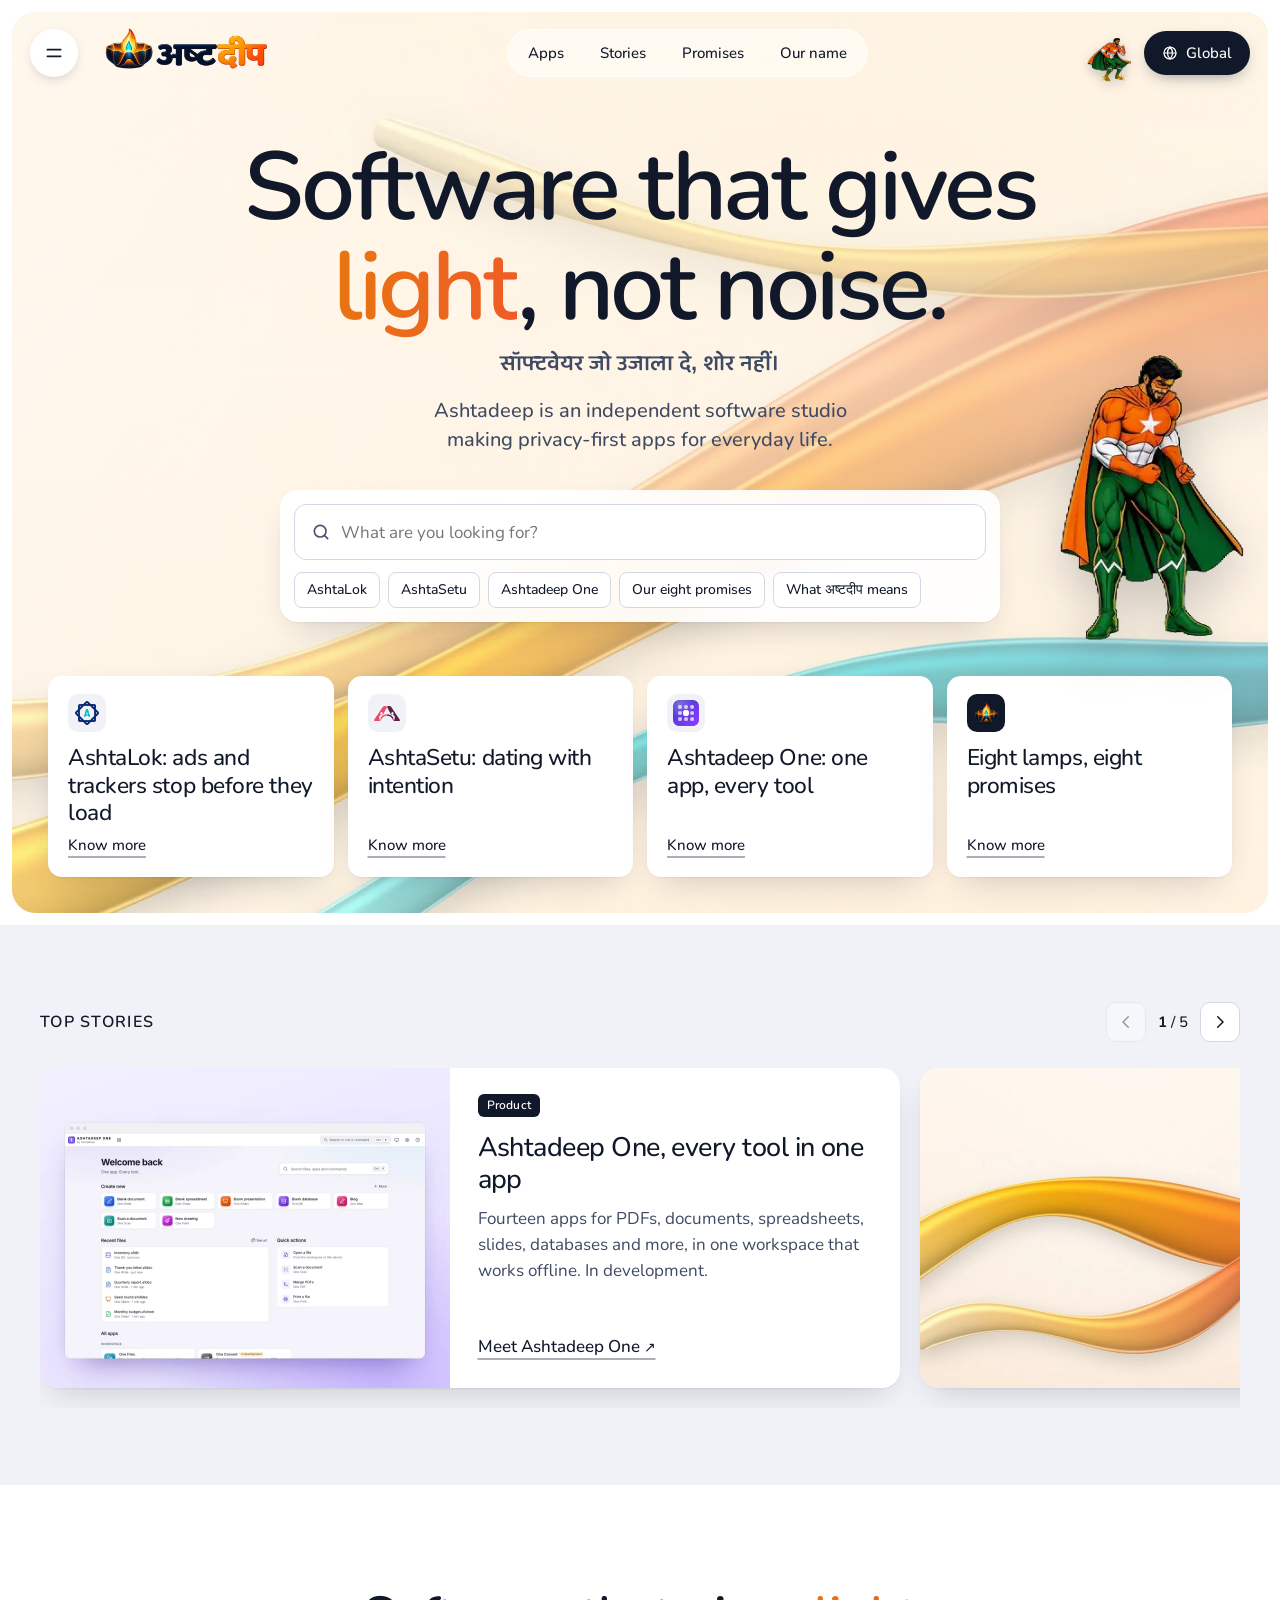
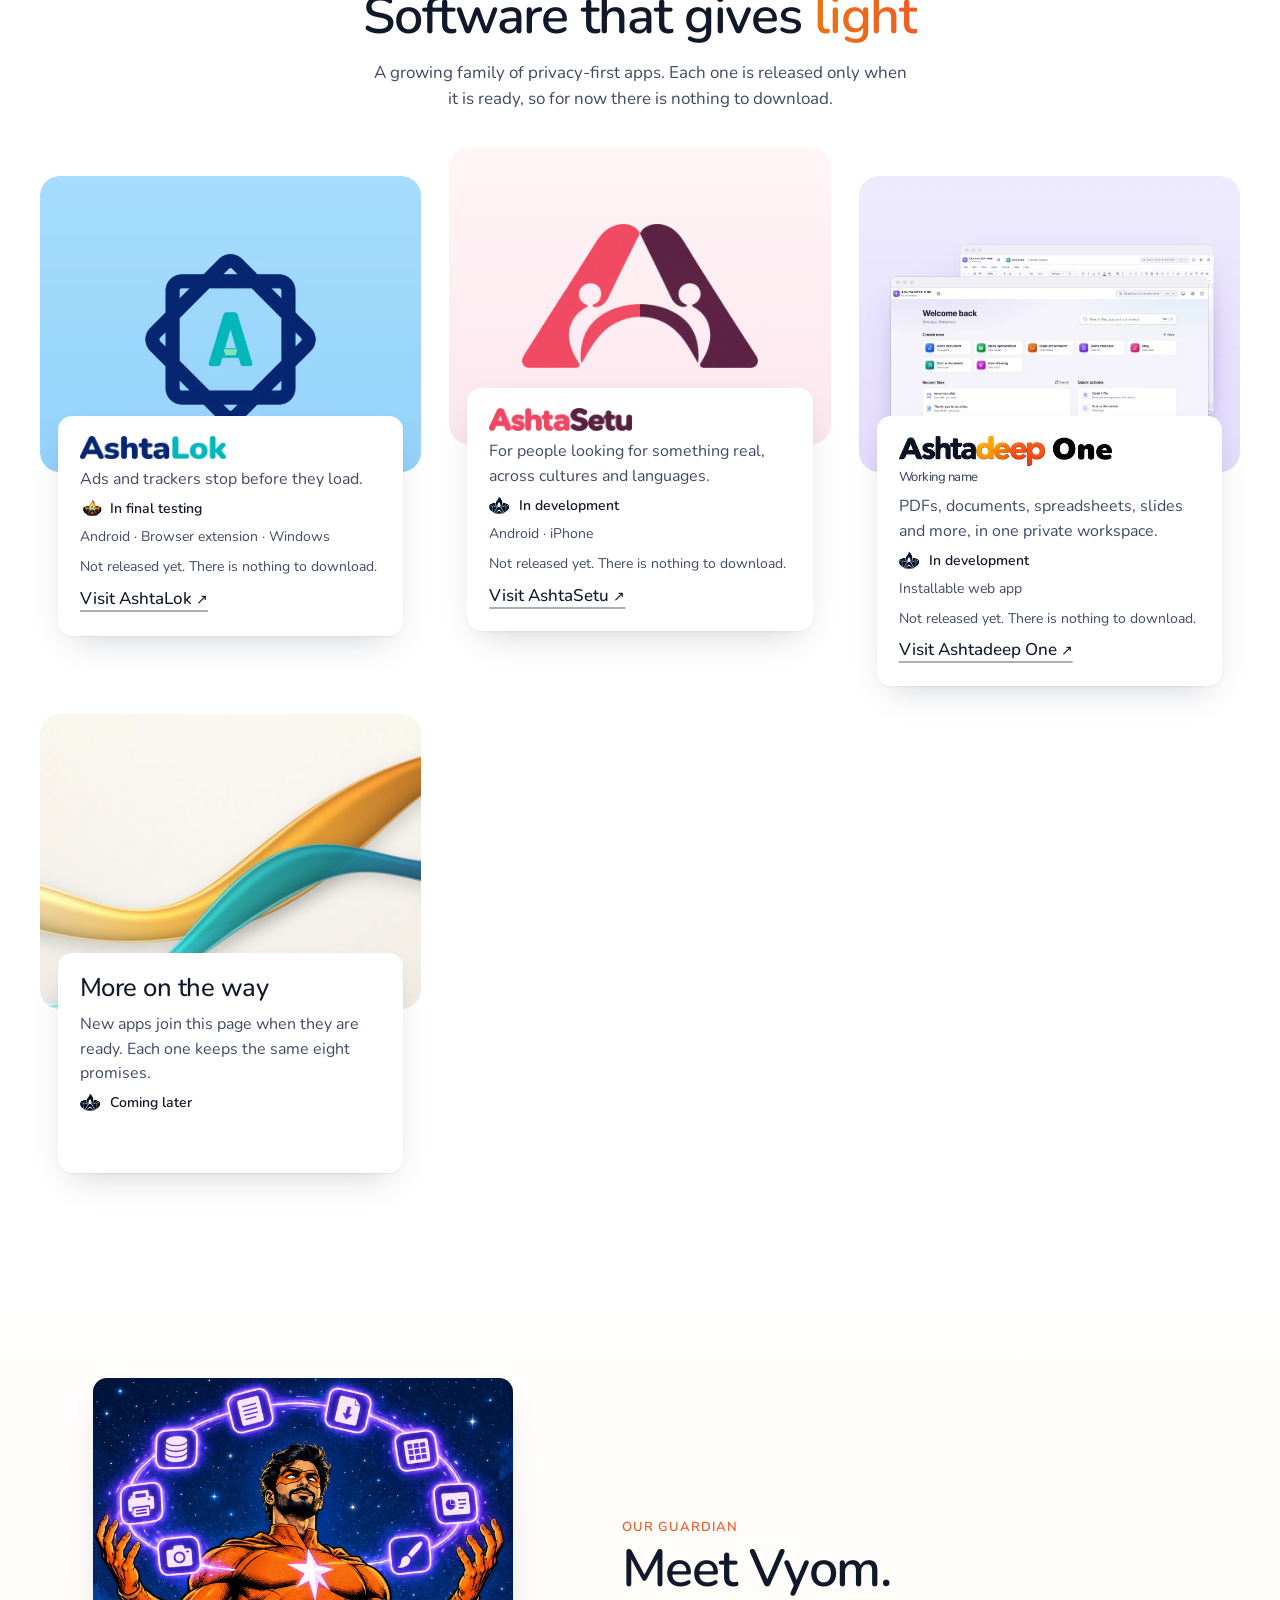
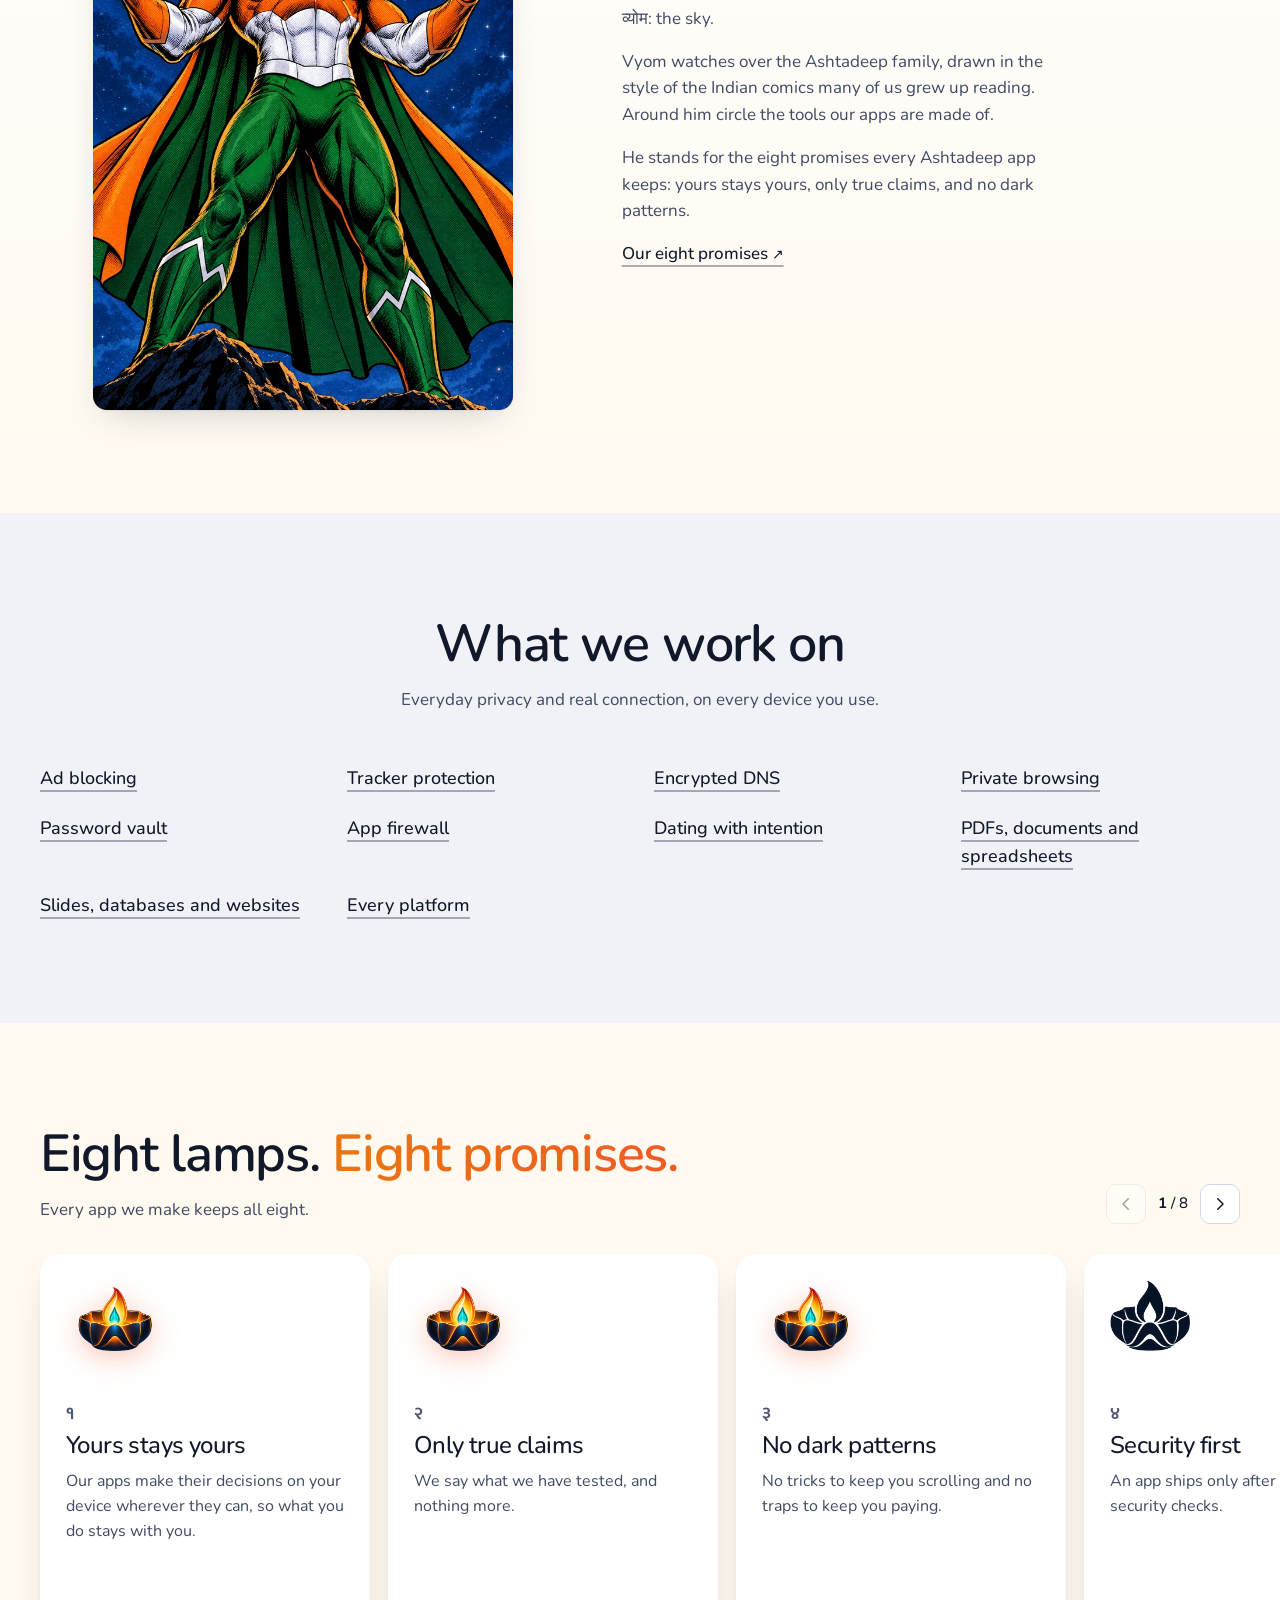
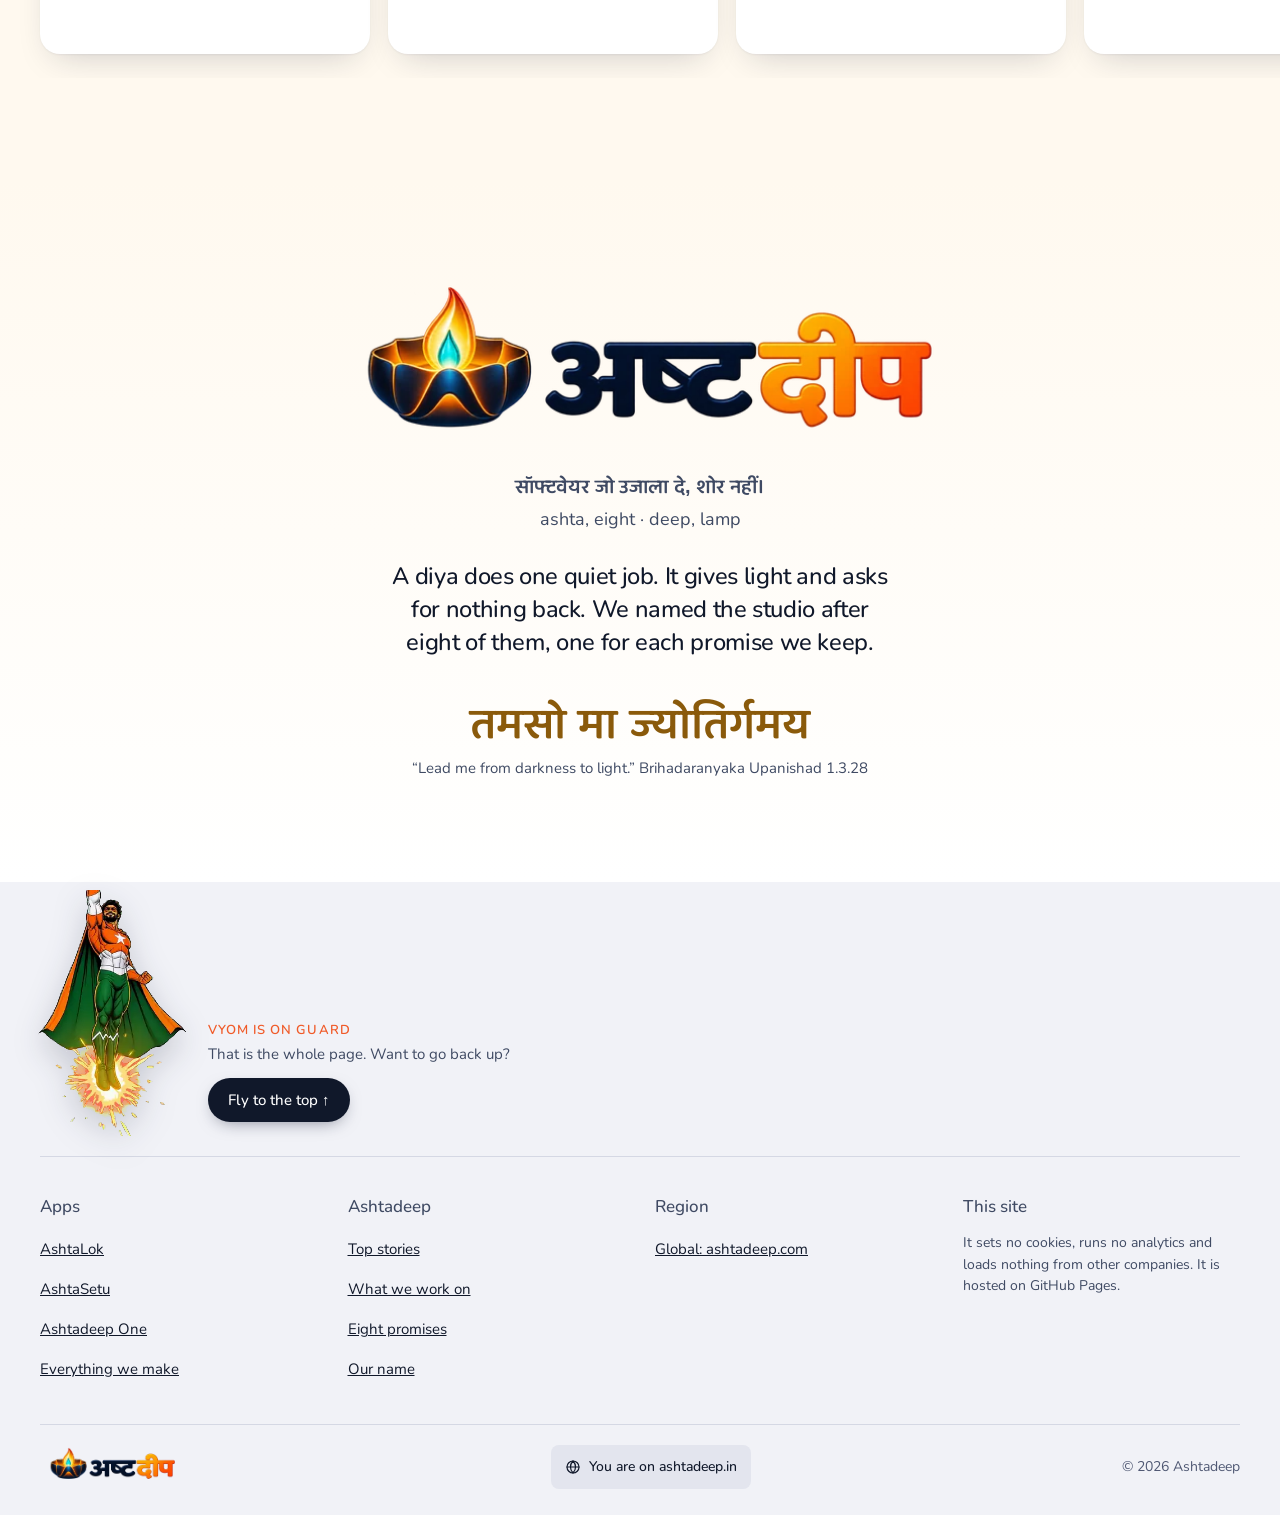
==== commit f8ddc364: "Deploy ashtadeep-site ead00ea" ====
--- a/index.html
+++ b/index.html
@@ -27,9 +27,9 @@
 <meta name="twitter:card" content="summary_large_image">
 <link rel="preload" href="/fonts/nunito-latin.woff2" as="font" type="font/woff2" crossorigin>
 <link rel="preload" href="/img/art-hero.webp" as="image">
-<link rel="stylesheet" href="/styles.css?v=54ead1eb33">
+<link rel="stylesheet" href="/styles.css?v=ccd5d3877a">
 <script>document.documentElement.classList.add('js')</script>
-<script src="/site.js?v=144337fac9" defer></script>
+<script src="/site.js?v=912528f953" defer></script>
 </head>
 <body>
 <a class="skip" href="#main">Skip to content</a>
--- a/styles.css
+++ b/styles.css
@@ -316,3 +316,11 @@
 .guard .fly { display: inline-flex; align-items: center; min-height: 44px; padding: 0 20px; border-radius: 980px; background: var(--ink); color: #fff; text-decoration: none; font: 500 .9375rem/1 var(--font); box-shadow: 0 6px 18px -8px rgb(20 27 51 / .6); transition: transform 160ms var(--ease-out); }
 .guard .fly:active { transform: scale(.97); }
 @media (prefers-reduced-motion: reduce) { .vyom.dropin, .vyom.launch { animation: none; } }
+
+/* The region button: its globe turns on hover, and spins while Vyom flies you to the other site. */
+.region svg { transition: transform 700ms var(--ease-out); }
+.region:hover svg { transform: rotate(360deg); }
+.region.flying svg { animation: globe-spin 600ms linear infinite; }
+.region.flying { transform: scale(.97); }
+@keyframes globe-spin { to { transform: rotate(360deg); } }
+@media (prefers-reduced-motion: reduce) { .region svg, .region:hover svg { transition: none; transform: none; } .region.flying svg { animation: none; } }
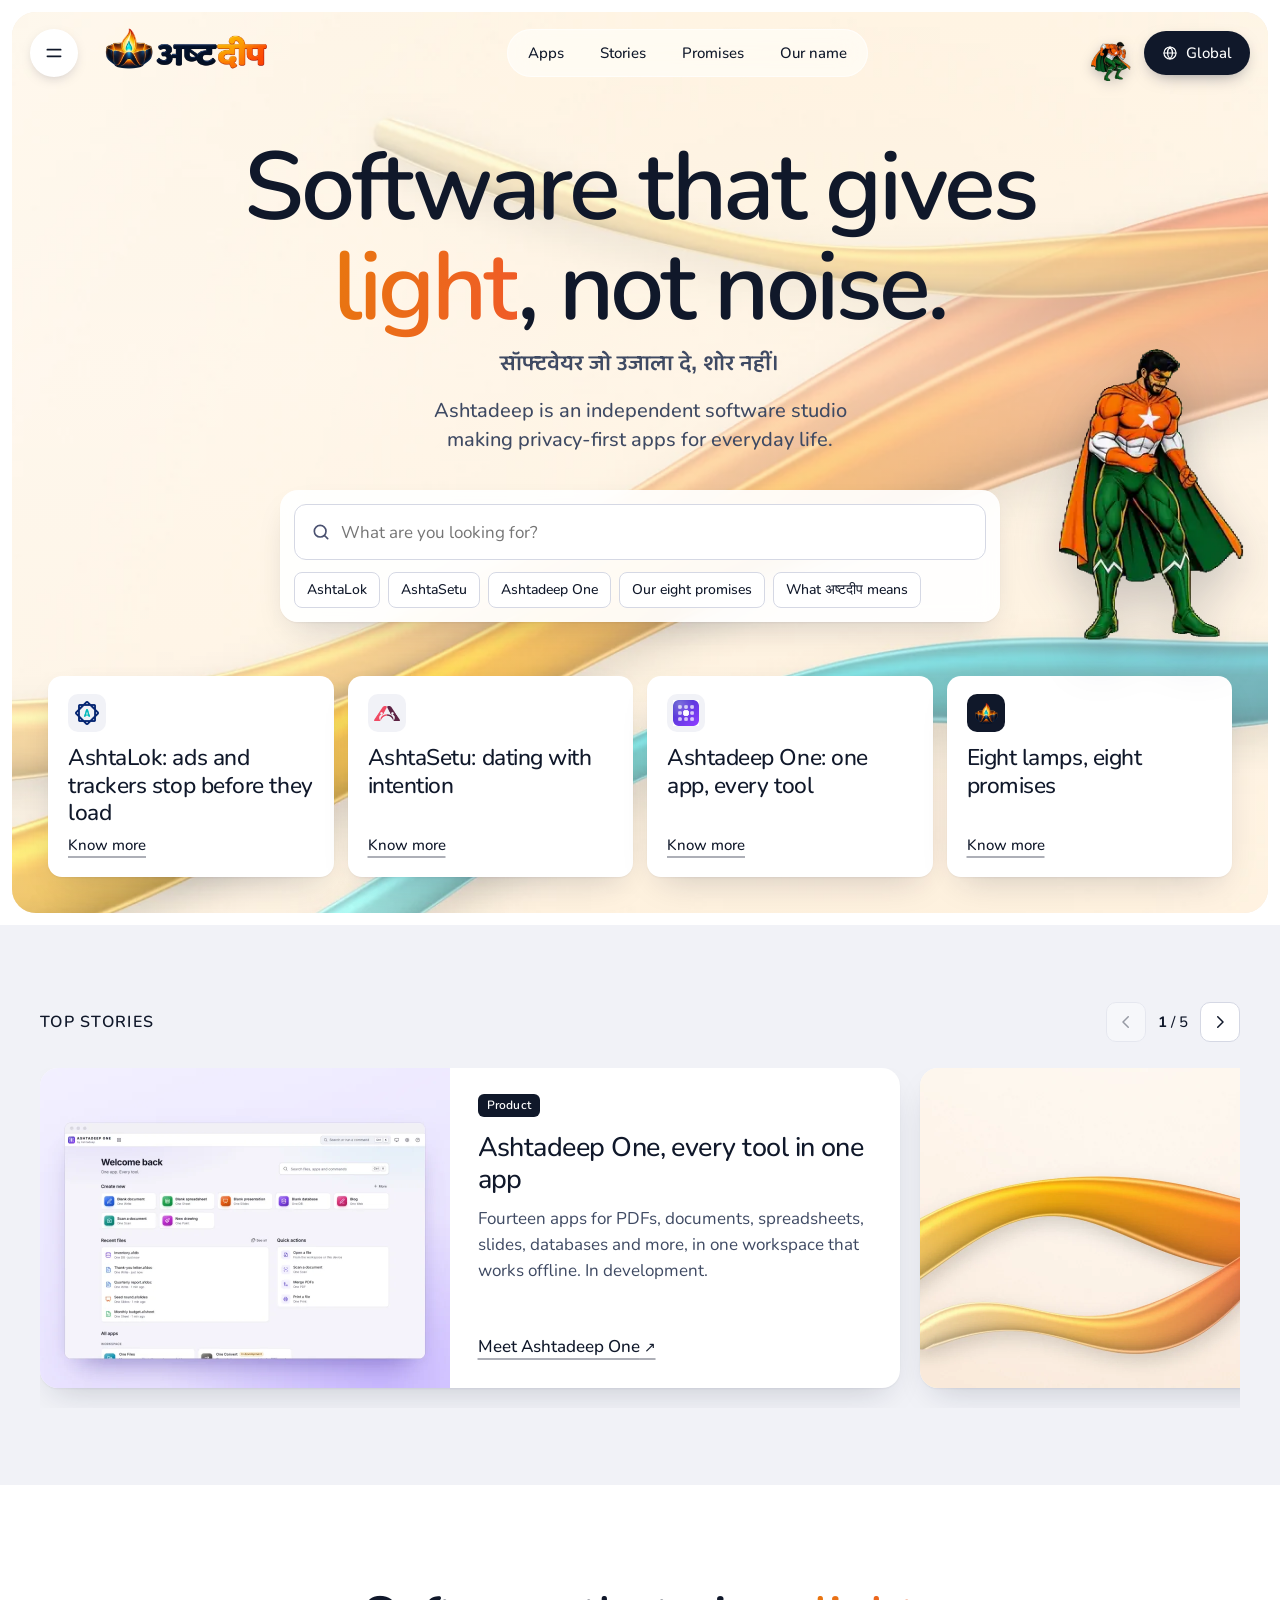
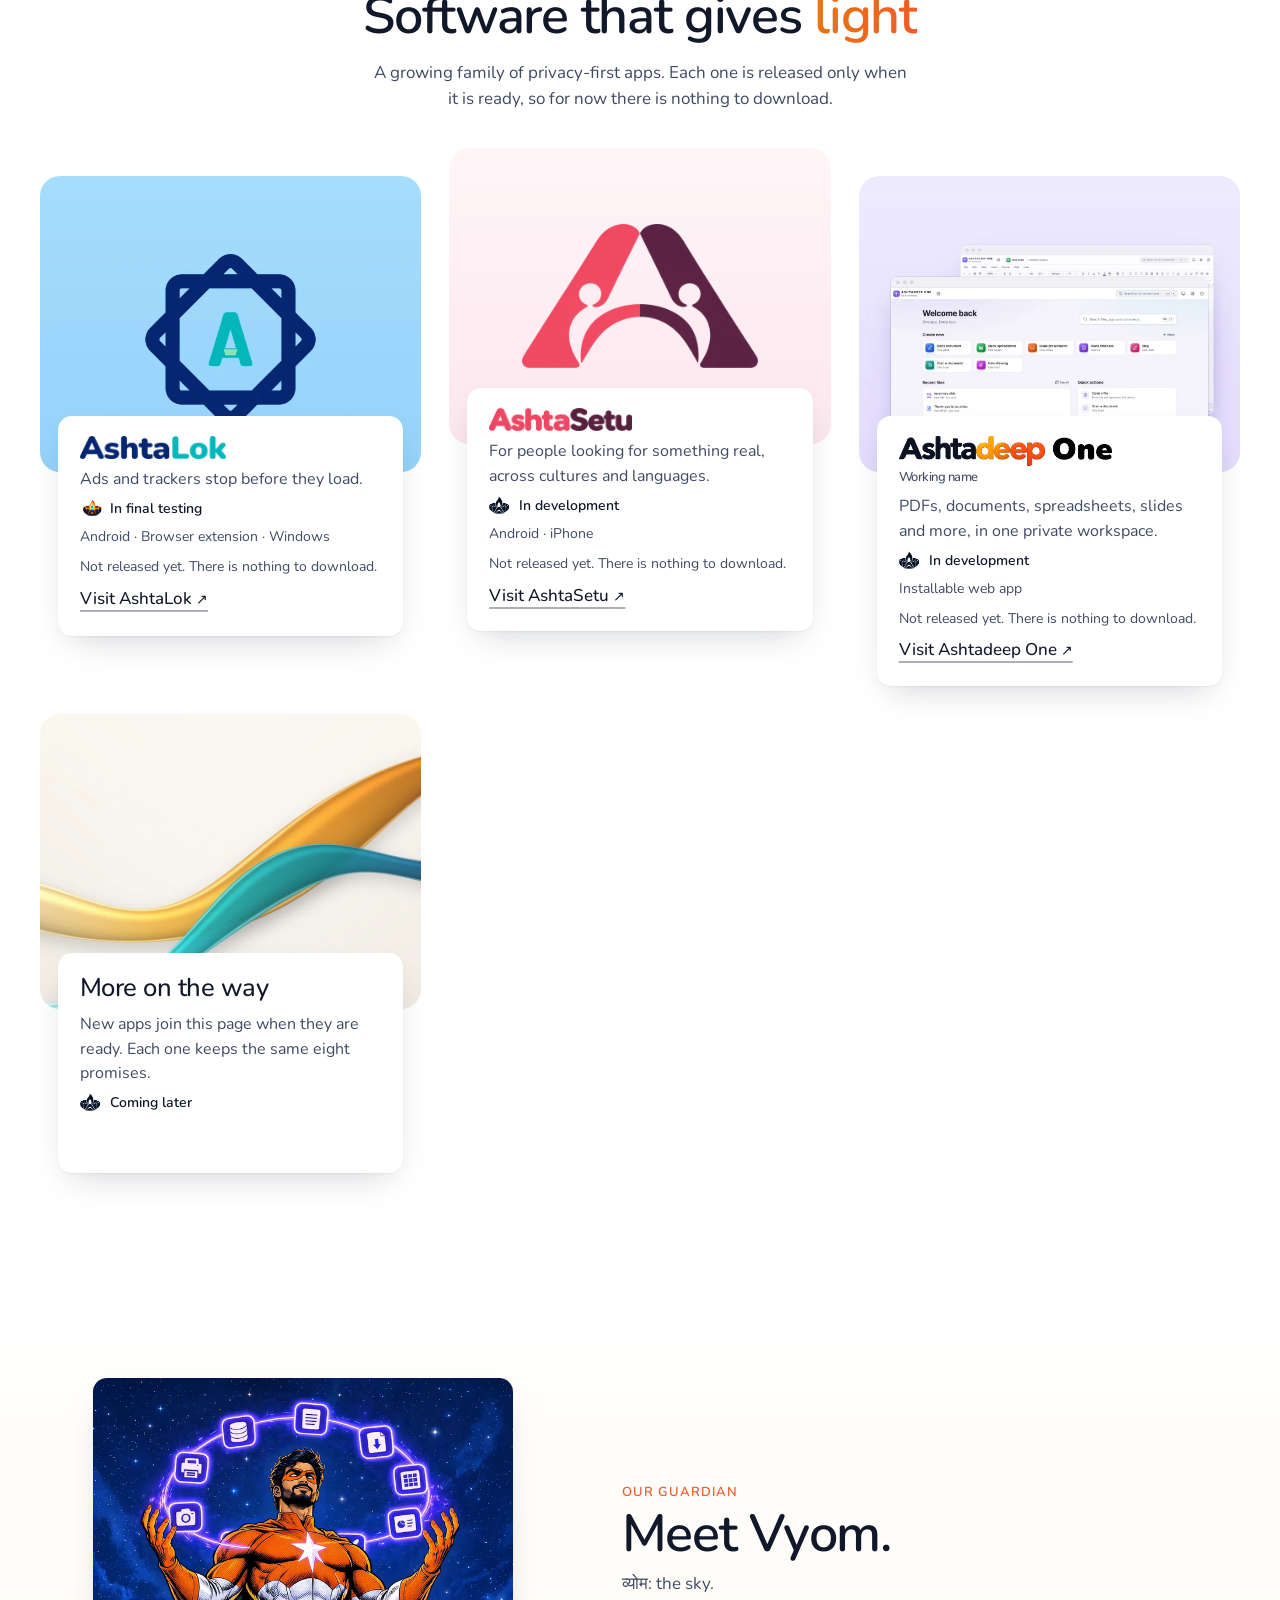
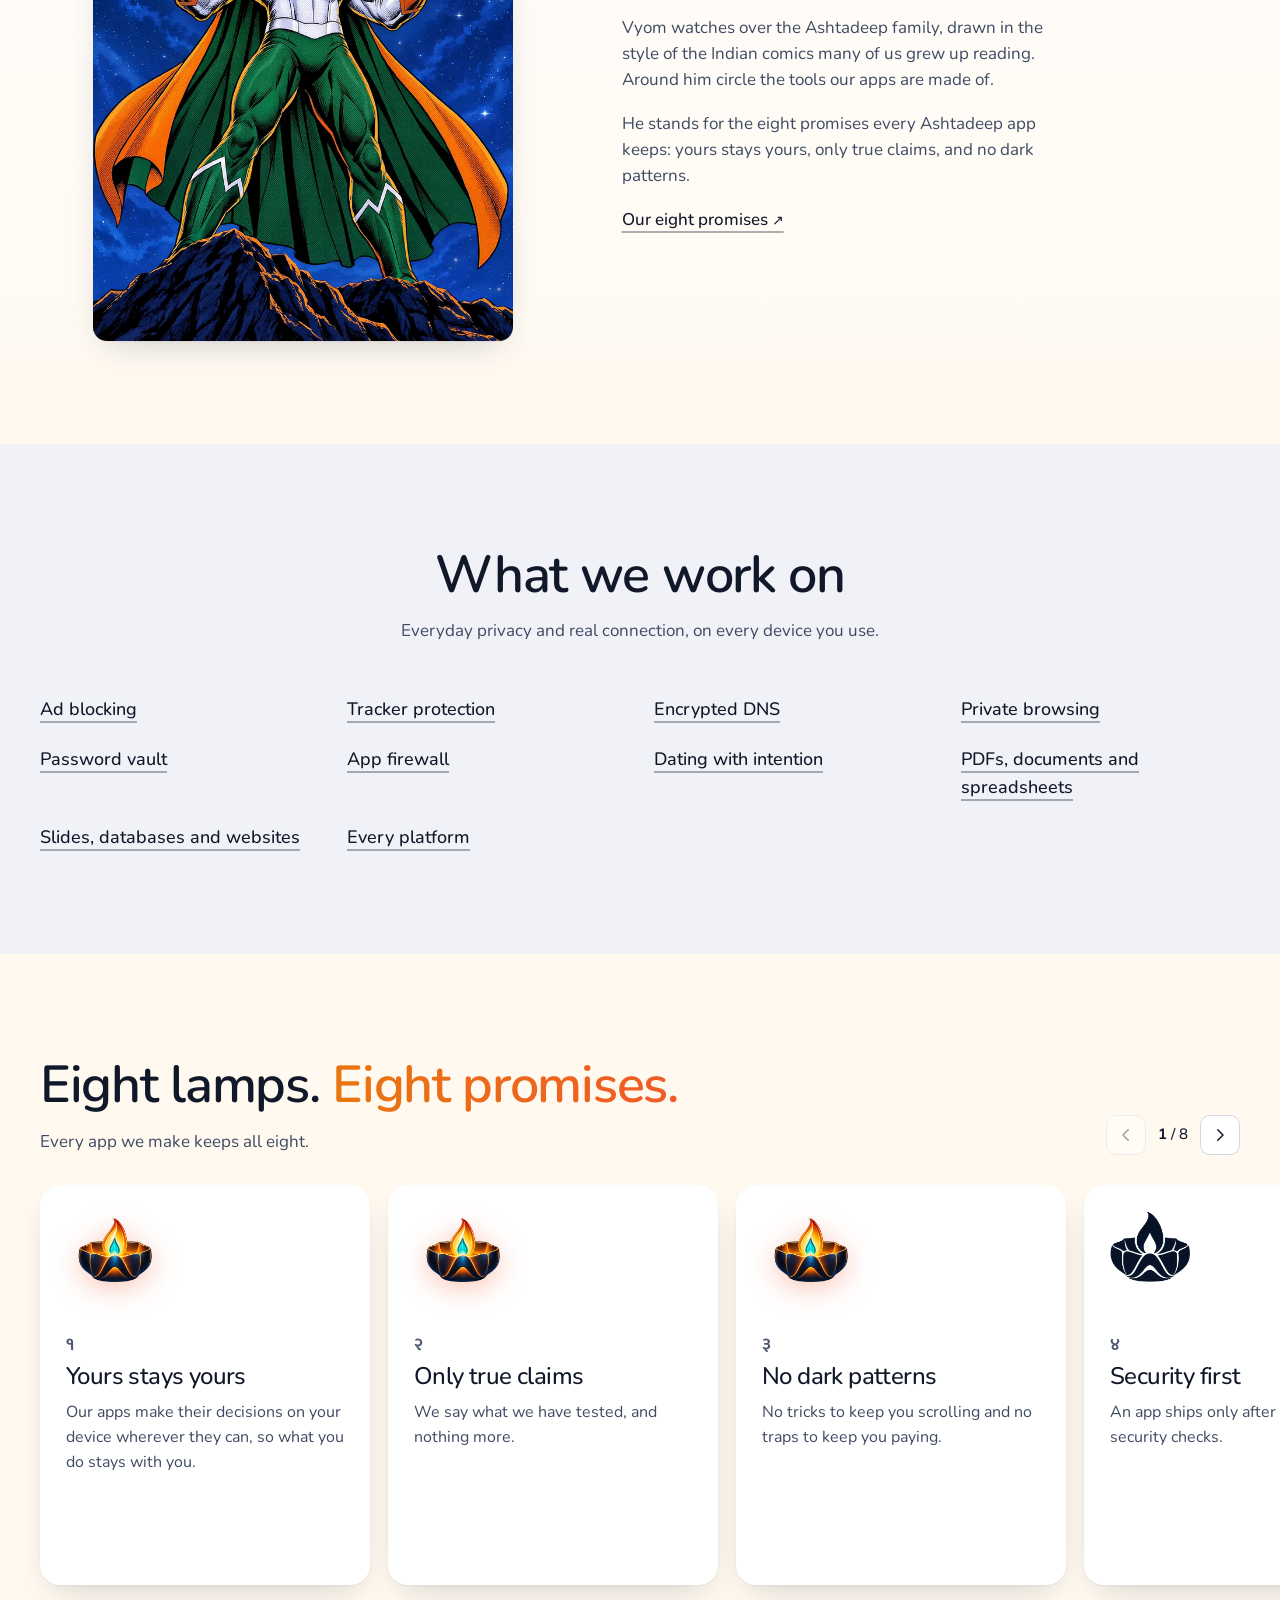
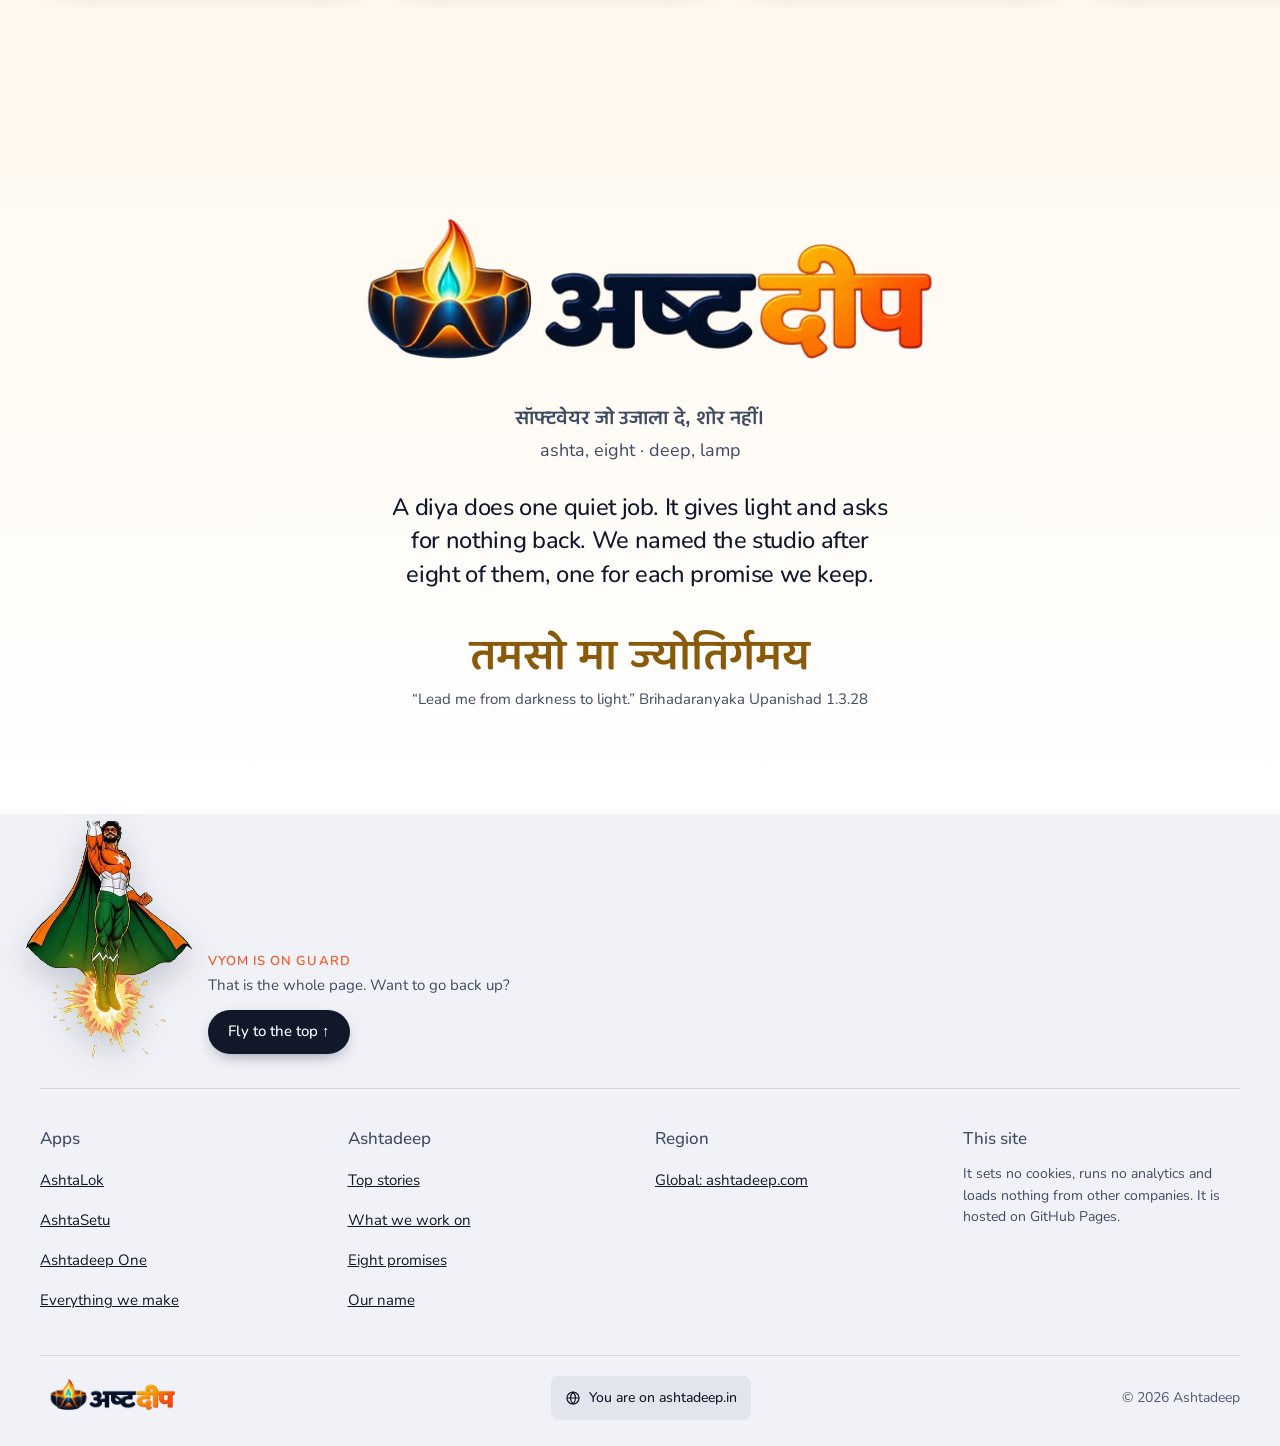
==== commit 3282fece: "Deploy ashtadeep-site 3b438e0" ====
--- a/index.html
+++ b/index.html
@@ -29,7 +29,7 @@
 <link rel="preload" href="/img/art-hero.webp" as="image">
 <link rel="stylesheet" href="/styles.css?v=ccd5d3877a">
 <script>document.documentElement.classList.add('js')</script>
-<script src="/site.js?v=912528f953" defer></script>
+<script src="/site.js?v=b723bd50f2" defer></script>
 </head>
 <body>
 <a class="skip" href="#main">Skip to content</a>
@@ -123,7 +123,7 @@
   </section>
   <section class="meet section" id="vyom" aria-labelledby="vyom-title">
     <div class="meet-inner">
-      <img class="meet-art reveal" src="img/vyom.webp" alt="Vyom in his saffron, white and green suit, arms raised, with the tools of Ashtadeep's apps circling above him" width="720" height="1084" loading="lazy">
+      <img class="meet-art reveal" src="img/vyom.webp" data-video="img/vyom-meet.mp4,img/vyom-meet.webm" alt="Vyom in his saffron, white and green suit, arms raised, with the tools of Ashtadeep's apps circling above him" width="720" height="966" loading="lazy">
       <div class="meet-text reveal">
         <p class="kicker">Our guardian</p>
         <h2 id="vyom-title">Meet Vyom.</h2>
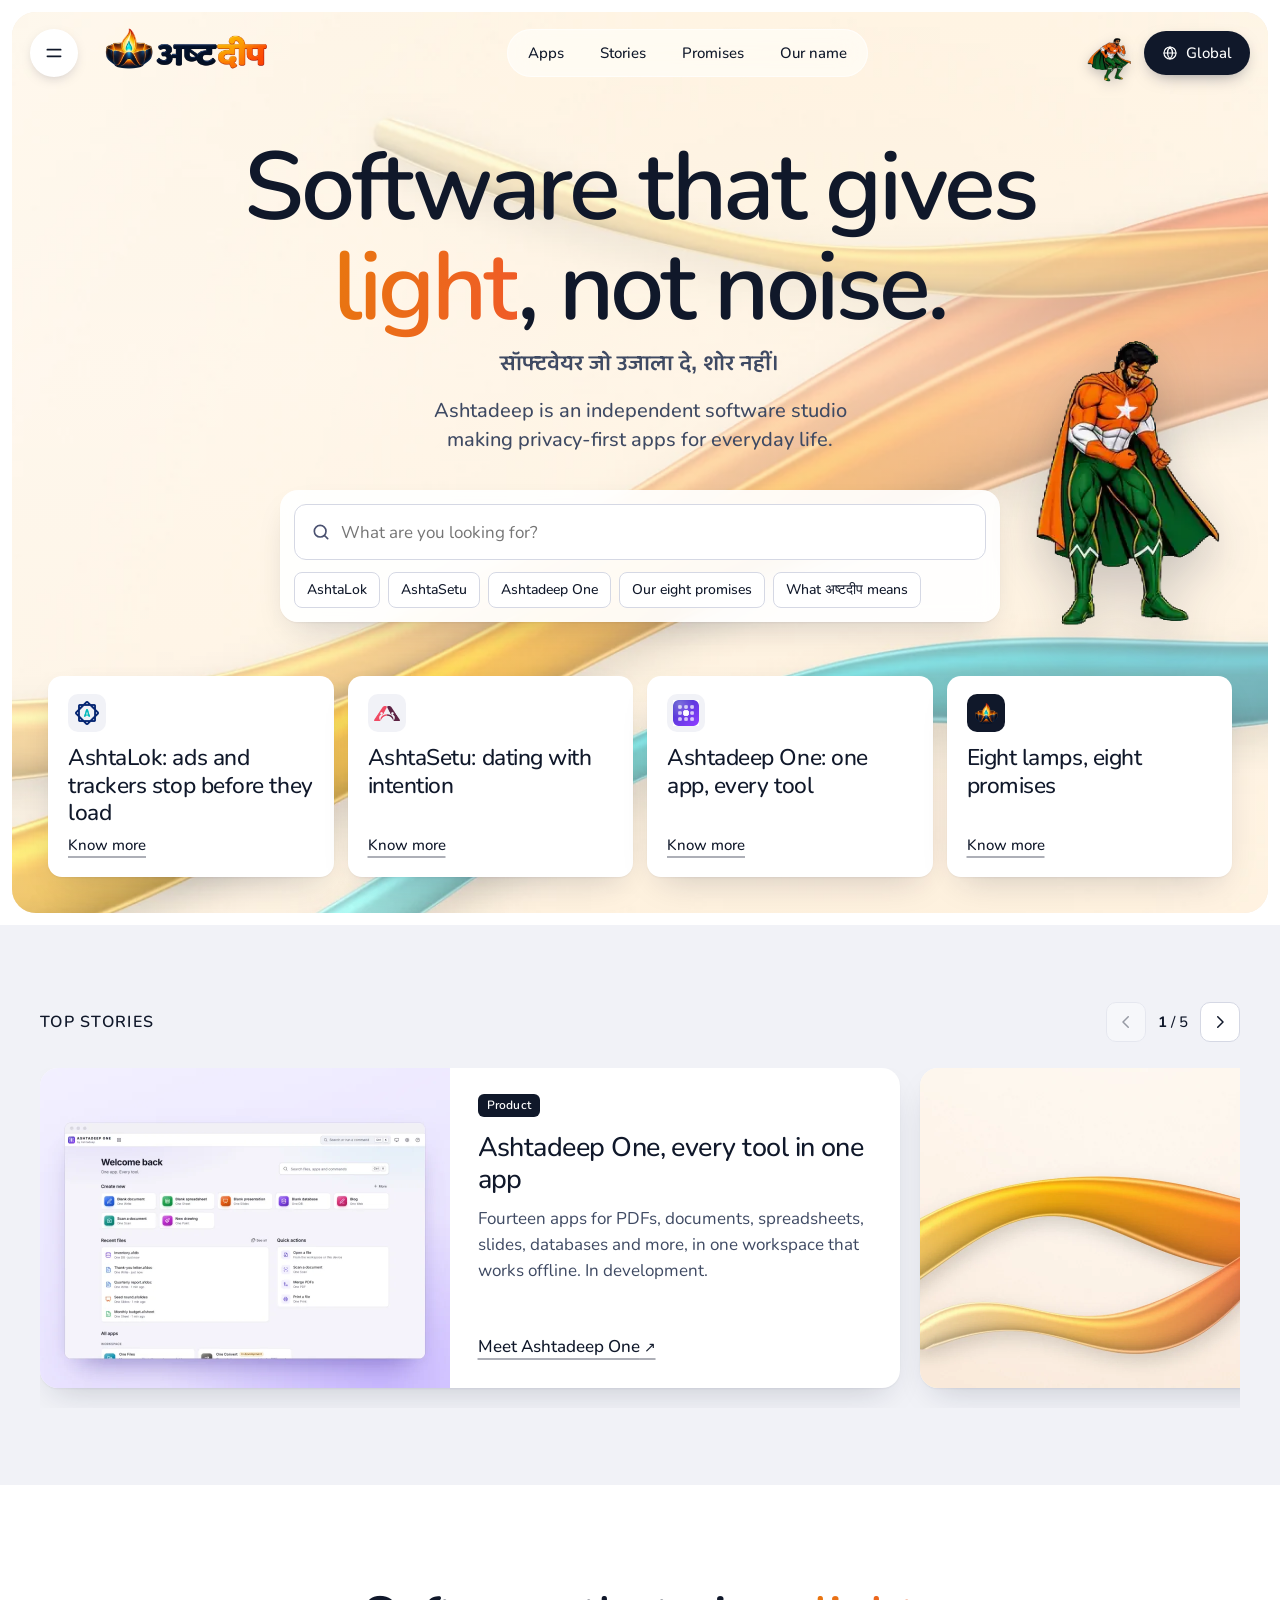
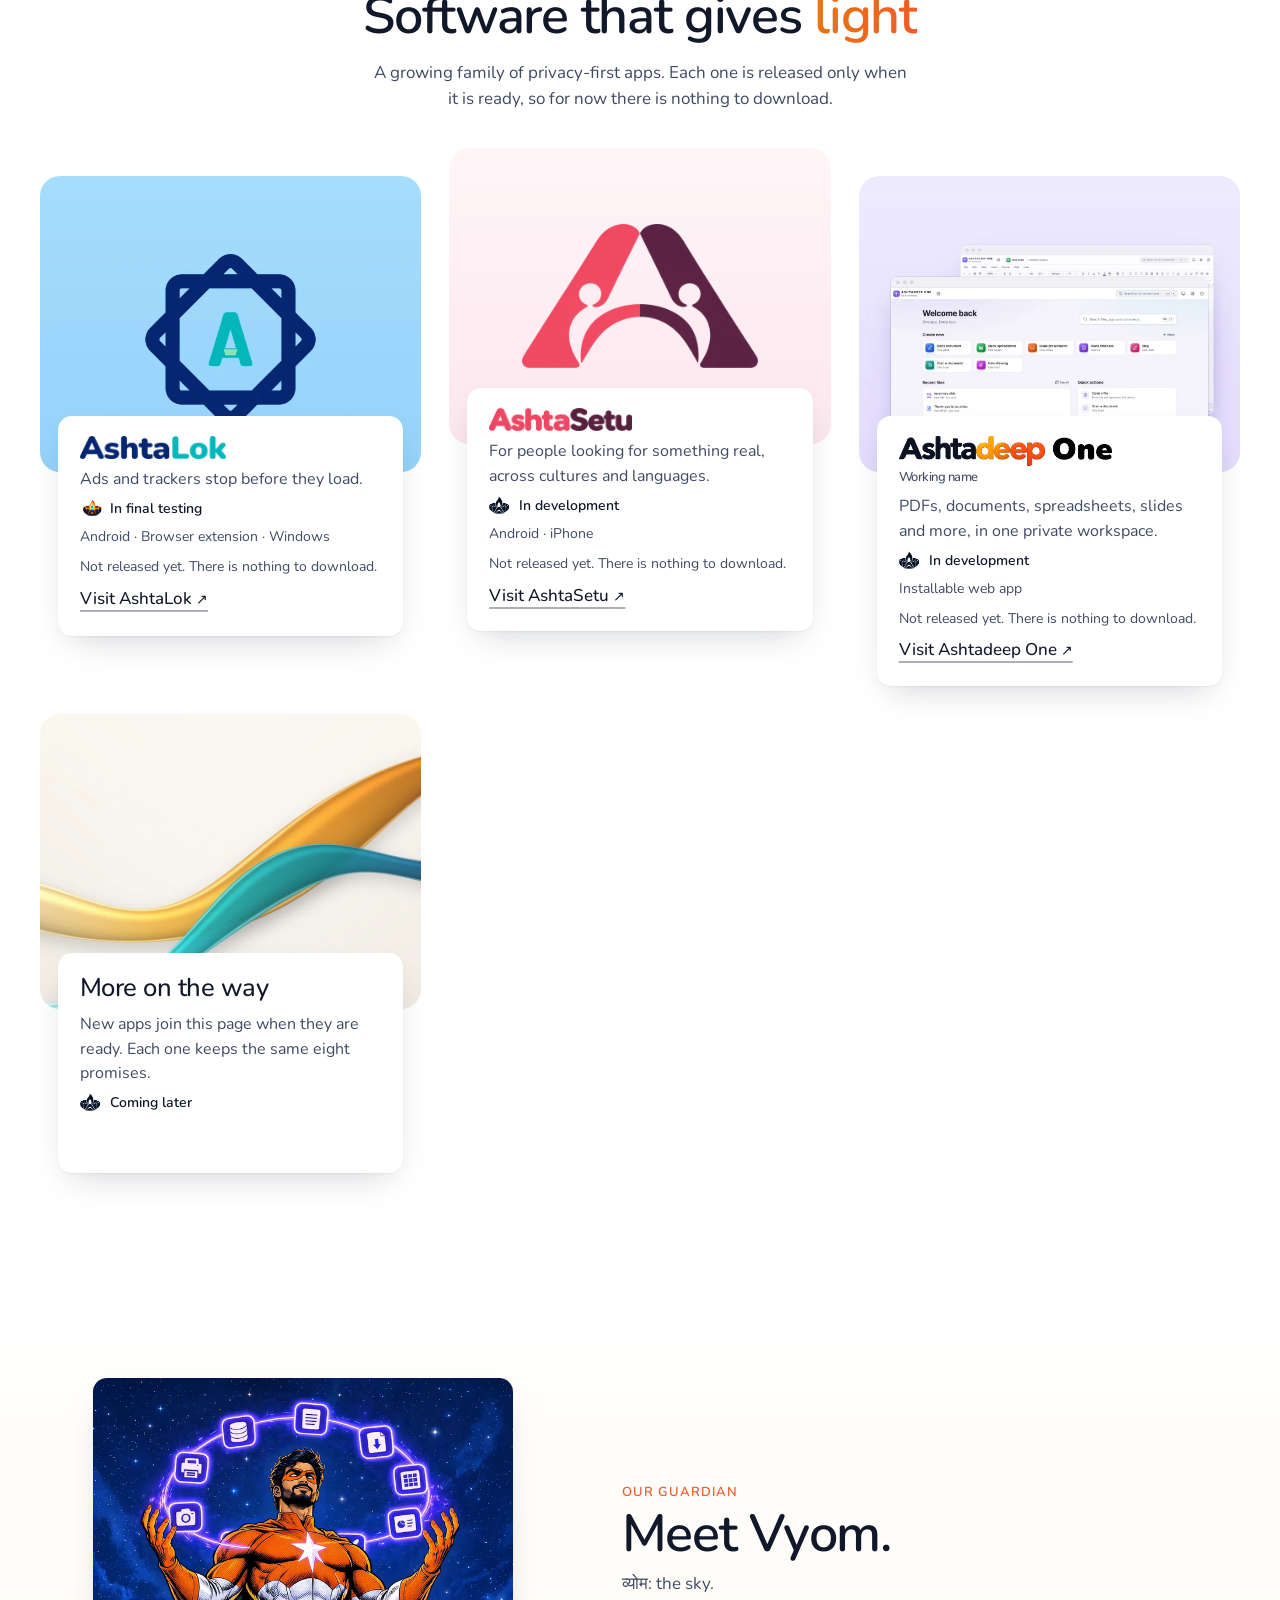
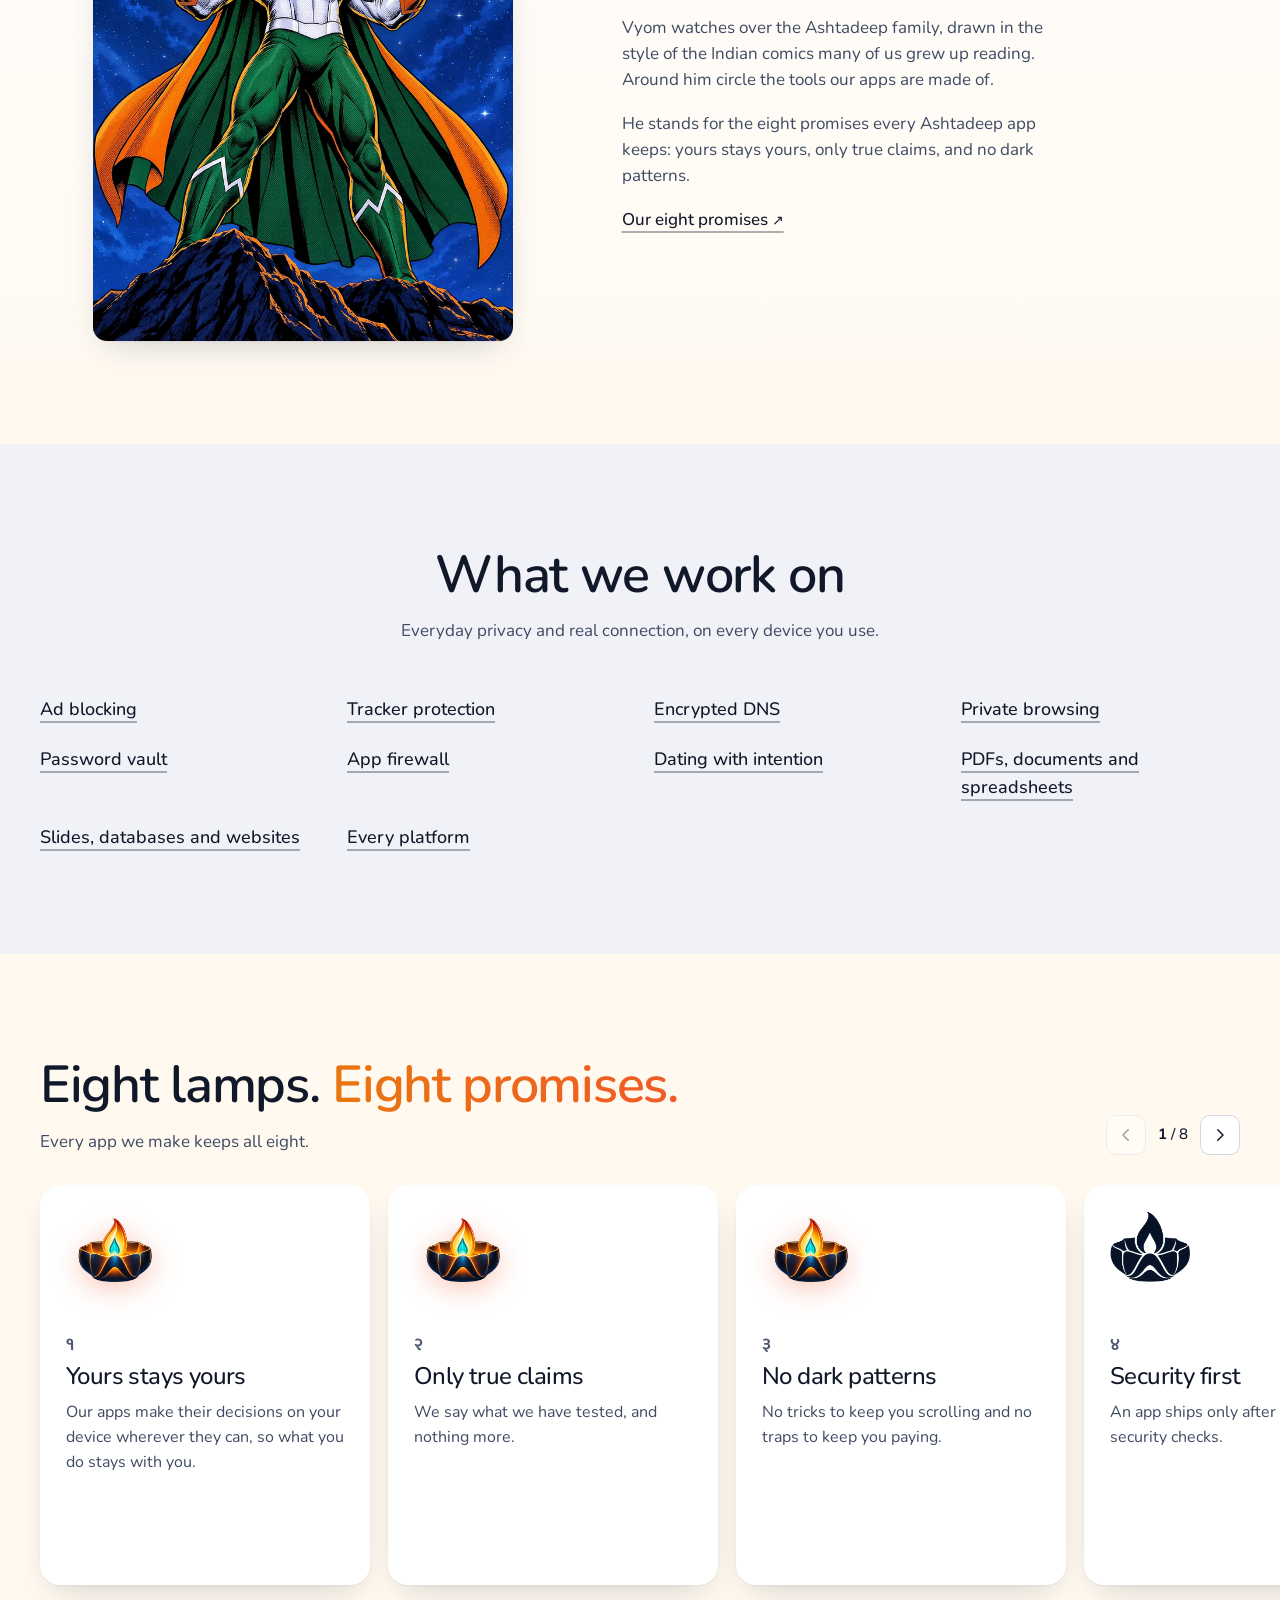
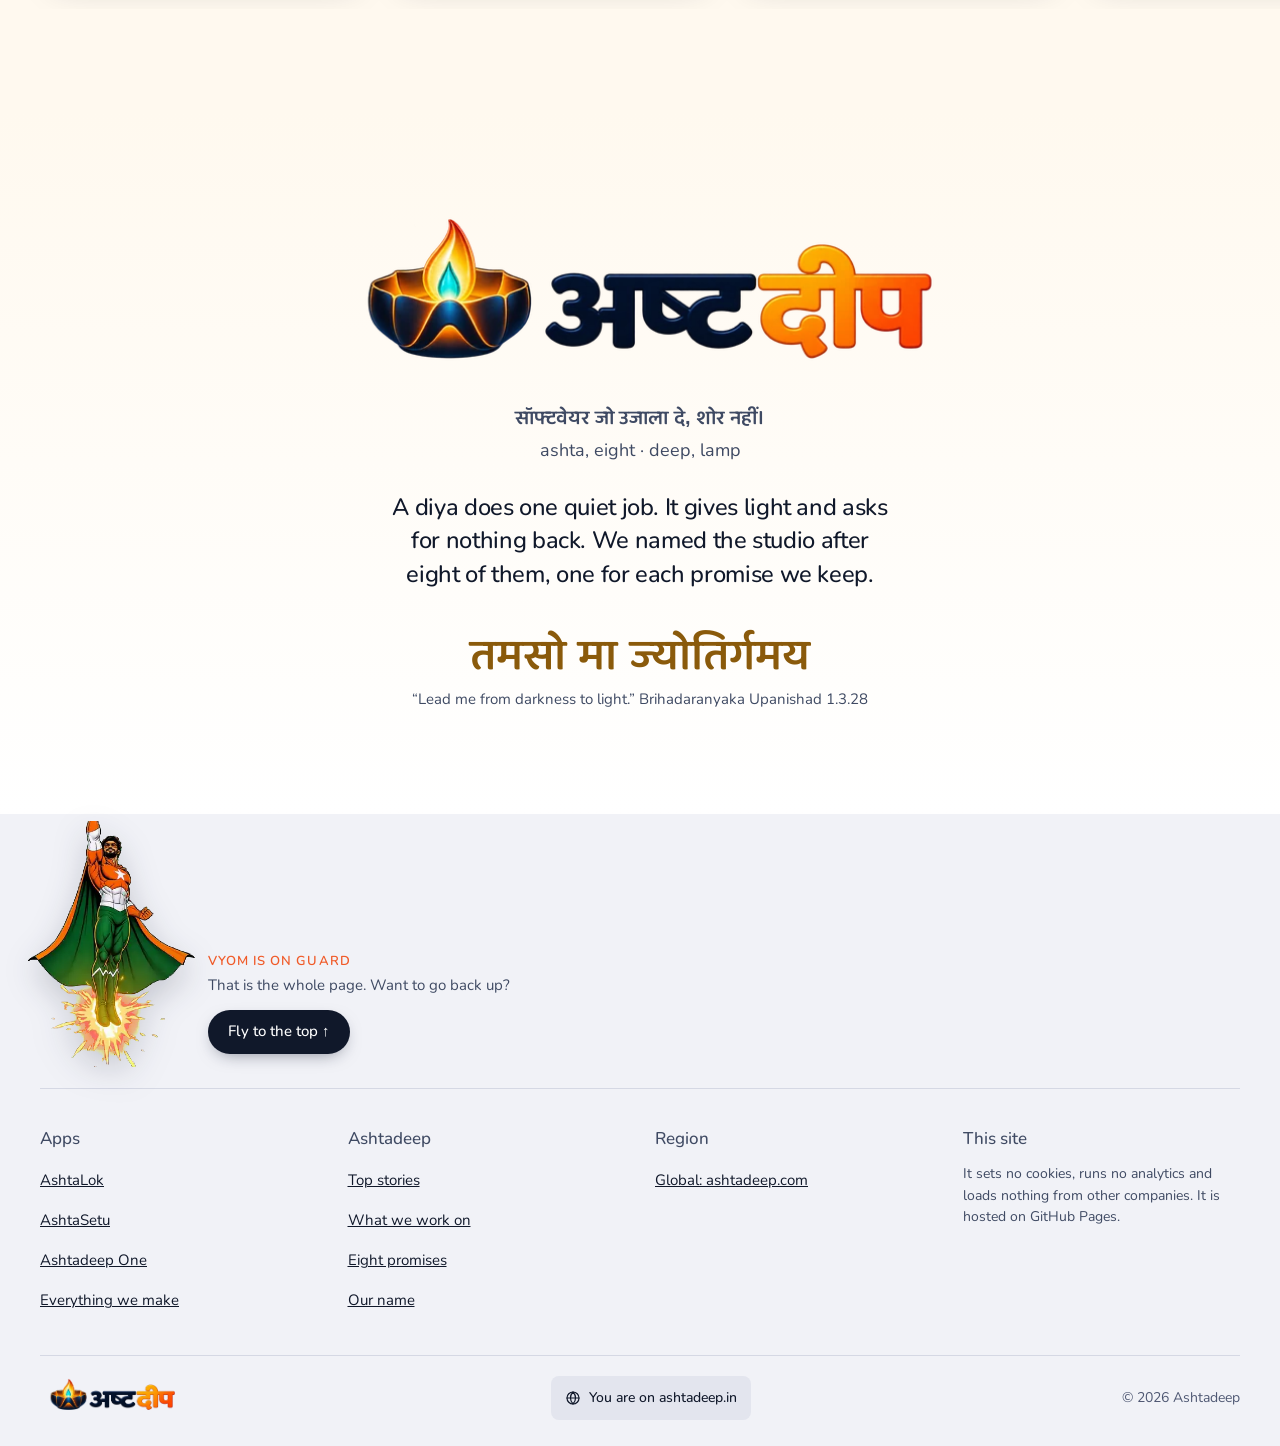
==== commit 0b50e6d6: "Deploy ashtadeep-site 294521c" ====
--- a/index.html
+++ b/index.html
@@ -27,9 +27,9 @@
 <meta name="twitter:card" content="summary_large_image">
 <link rel="preload" href="/fonts/nunito-latin.woff2" as="font" type="font/woff2" crossorigin>
 <link rel="preload" href="/img/art-hero.webp" as="image">
-<link rel="stylesheet" href="/styles.css?v=ccd5d3877a">
+<link rel="stylesheet" href="/styles.css?v=38c26f5884">
 <script>document.documentElement.classList.add('js')</script>
-<script src="/site.js?v=b723bd50f2" defer></script>
+<script src="/site.js?v=63dd69b365" defer></script>
 </head>
 <body>
 <a class="skip" href="#main">Skip to content</a>
@@ -60,16 +60,16 @@
       <p class="hi-tagline" lang="hi">सॉफ्टवेयर जो उजाला दे, शोर नहीं।</p>
       <p class="lead">Ashtadeep is an independent software studio making privacy-first apps for everyday life.</p>
       <form class="finder" role="search" action="#" onsubmit="return false">
+        <div class="mascot" data-lines='[&quot;Namaste! I&#x27;m Vyom, Ashtadeep&#x27;s guardian.&quot;, &quot;Every Ashtadeep app keeps eight promises.&quot;, &quot;AshtaLok, AshtaSetu and Ashtadeep One are on the way.&quot;, &quot;Nothing is for sale here yet. Look around!&quot;]'>
+          <p class="bubble" aria-live="polite">Namaste! I&#x27;m Vyom, Ashtadeep&#x27;s guardian.</p>
+          <img class="vyom" src="/img/vyom-stand.webp" alt="Vyom, Ashtadeep&#x27;s guardian, waving" width="328" height="440">
+        </div>
         <label class="visually-hidden" for="find">Find something on this site</label>
         <input id="find" type="search" placeholder="What are you looking for?" autocomplete="off" enterkeyhint="go">
         <ul class="results" aria-live="polite"></ul>
         <div class="chips" aria-label="Suggestions"><a href="#ashtalok">AshtaLok</a><a href="#ashtasetu">AshtaSetu</a><a href="#one">Ashtadeep One</a><a href="#promises">Our eight promises</a><a href="#name">What अष्टदीप means</a></div>
         <script type="application/json" id="find-index">[{"t": "AshtaLok", "d": "Ad and tracker blocker. In final testing.", "h": "#ashtalok", "k": "Ad and tracker blocker Ads and trackers stop before they load.  Android Browser extension Windows"}, {"t": "AshtaSetu", "d": "Dating app, 18+. In development.", "h": "#ashtasetu", "k": "Dating app, 18+ For people looking for something real, across cultures and languages.  Android iPhone"}, {"t": "Ashtadeep One", "d": "Productivity suite. In development.", "h": "#one", "k": "Productivity suite PDFs, documents, spreadsheets, slides and more, in one private workspace.  Installable web app"}, {"t": "Ad blocking", "d": "What we work on", "h": "#ashtalok", "k": "ads, adverts, blocker, popups"}, {"t": "Tracker protection", "d": "What we work on", "h": "#ashtalok", "k": "trackers, tracking, privacy, analytics"}, {"t": "Encrypted DNS", "d": "What we work on", "h": "#ashtalok", "k": "dns, doh, encrypted, network"}, {"t": "Private browsing", "d": "What we work on", "h": "#ashtalok", "k": "browser, private, incognito"}, {"t": "Password vault", "d": "What we work on", "h": "#ashtalok", "k": "passwords, vault, security"}, {"t": "App firewall", "d": "What we work on", "h": "#ashtalok", "k": "firewall, apps, wifi, mobile data"}, {"t": "Dating with intention", "d": "What we work on", "h": "#ashtasetu", "k": "dating, love, match, relationship, partner"}, {"t": "PDFs, documents and spreadsheets", "d": "What we work on", "h": "#one", "k": "pdf, sign, annotate, merge, word processor, docx, spreadsheet, xlsx, office"}, {"t": "Slides, databases and websites", "d": "What we work on", "h": "#one", "k": "presentation, pptx, database, sqlite, website builder, blog, scan, print"}, {"t": "Every platform", "d": "What we work on", "h": "#apps", "k": "android, windows, linux, iphone, mac, browser extension"}, {"t": "Yours stays yours", "d": "One of our eight promises", "h": "#promises", "k": "Our apps make their decisions on your device wherever they can, so what you do stays with you."}, {"t": "Only true claims", "d": "One of our eight promises", "h": "#promises", "k": "We say what we have tested, and nothing more."}, {"t": "No dark patterns", "d": "One of our eight promises", "h": "#promises", "k": "No tricks to keep you scrolling and no traps to keep you paying."}, {"t": "Security first", "d": "One of our eight promises", "h": "#promises", "k": "An app ships only after it passes its security checks."}, {"t": "Everywhere you are", "d": "One of our eight promises", "h": "#promises", "k": "Phones, tablets, computers and browsers, released one at a time as each one is tested."}, {"t": "Light and fast", "d": "One of our eight promises", "h": "#promises", "k": "Small apps that are careful with your battery and your data."}, {"t": "Every culture welcome", "d": "One of our eight promises", "h": "#promises", "k": "Made for people of every language, culture and faith."}, {"t": "People over metrics", "d": "One of our eight promises", "h": "#promises", "k": "We count lives made easier, not minutes spent in our apps."}, {"t": "Vyom, our guardian", "d": "Ashtadeep's mascot", "h": "#vyom", "k": "vyom mascot guardian hero comic sky"}, {"t": "Our name, अष्टदीप", "d": "Ashta means eight, deep means lamp", "h": "#name", "k": "ashtadeep name meaning sanskrit eight lamps diya"}, {"t": "Top stories", "d": "News from the studio", "h": "#stories", "k": "news stories updates"}]</script>
       </form>
-    </div>
-    <div class="mascot" data-lines='[&quot;Namaste! I&#x27;m Vyom, Ashtadeep&#x27;s guardian.&quot;, &quot;Every Ashtadeep app keeps eight promises.&quot;, &quot;AshtaLok, AshtaSetu and Ashtadeep One are on the way.&quot;, &quot;Nothing is for sale here yet. Look around!&quot;]'>
-      <p class="bubble" aria-live="polite">Namaste! I&#x27;m Vyom, Ashtadeep&#x27;s guardian.</p>
-      <img class="vyom" src="/img/vyom-stand.webp" alt="Vyom, Ashtadeep's guardian, waving" width="328" height="440">
     </div>
     <div class="hero-cards"><a class="hero-card" href="#ashtalok"><span class="icon"><img src="img/ashtalok-mark.webp" alt="" width="26" height="26"></span>
         <h2>AshtaLok: ads and trackers stop before they load</h2><span class="underline">Know more</span></a><a class="hero-card" href="#ashtasetu"><span class="icon"><img src="img/ashtasetu-mark.webp" alt="" width="26" height="26"></span>
--- a/styles.css
+++ b/styles.css
@@ -263,16 +263,36 @@
 .app .status img { width: 24px; height: auto; margin-top: -2px; }
 button, input { font: inherit; }
 
-/* Vyom, the mascot: beside the hero's search on wide screens, with a speech bubble; and his own section. */
-.mascot { display: none; }
+/* Vyom, the mascot, on every screen (owner, 2026-10-07): he lives inside the hero's search card. On phones and
+   tablets he stands on the card's top-right edge, his speech bubble beside him, and the card moves down to make
+   room; on wide screens he stands beside the card, his bubble above him. --vyom-w is his figure's width. */
+.hero-inner { --vyom-w: 64px; }
+@media (min-width: 600px) { .hero-inner { --vyom-w: 84px; } }
+@media (min-width: 900px) { .hero-inner { --vyom-w: 104px; } }
+.hero-inner .finder { margin-top: calc(var(--vyom-w) * 340 / 186 + 10px); }
+.mascot { display: block; position: absolute; z-index: 3; right: 22px; bottom: calc(100% - 2px); width: var(--vyom-w); aspect-ratio: 186 / 340; pointer-events: none; }
+.mascot .vyom { filter: drop-shadow(0 14px 18px rgb(20 27 51 / .22)); }
+.mascot.waiting .bubble { opacity: 0; }
+.mascot .bubble { position: absolute; right: calc(100% + 10px); bottom: 38%; width: max-content; max-width: min(230px, 56vw); margin: 0; padding: 10px 13px; background: #fff; border-radius: 16px; box-shadow: var(--shadow); font: 500 .875rem/1.35 var(--font); color: var(--ink); text-align: left; transition: opacity 260ms var(--ease-out); }
+.mascot .bubble::after { content: ""; position: absolute; left: 100%; top: 50%; margin-top: -8px; border: 8px solid transparent; border-left-color: #fff; border-right: 0; }
+.mascot .bubble.fade { opacity: 0; }
 @media (min-width: 1100px) {
-  .mascot { display: block; position: absolute; z-index: 2; right: max(var(--gutter), calc(50% - 640px)); top: 322px; width: 168px; aspect-ratio: 186 / 340; pointer-events: none; }
+  .hero-inner .finder { margin-top: clamp(26px, 4vh, 40px); }
+  .mascot { right: auto; left: calc(100% + 18px); top: auto; bottom: -4px; width: 140px; }
   .mascot .vyom { filter: drop-shadow(0 18px 24px rgb(20 27 51 / .22)); }
-  .mascot.waiting .bubble { opacity: 0; }
-  .mascot .bubble { position: absolute; right: 0; bottom: calc(100% + 10px); width: 210px; margin: 0; padding: 12px 14px; background: #fff; border-radius: 16px; box-shadow: var(--shadow); font: 500 .9375rem/1.35 var(--font); color: var(--ink); text-align: left; transition: opacity 260ms var(--ease-out); }
-  .mascot .bubble::after { content: ""; position: absolute; right: 62px; top: 100%; border: 8px solid transparent; border-top-color: #fff; border-bottom: 0; }
-  .mascot .bubble.fade { opacity: 0; }
-}
+  .mascot .bubble { right: -16px; bottom: calc(100% + 10px); width: 176px; max-width: none; padding: 11px 13px; font-size: .875rem; }
+  .mascot .bubble::after { left: auto; right: 62px; top: 100%; margin-top: 0; border: 8px solid transparent; border-top-color: #fff; border-bottom: 0; }
+}
+@media (min-width: 1280px) {
+  .mascot { left: calc(100% + 40px); width: 168px; }
+  .mascot .bubble { right: -18px; width: 184px; font-size: .9375rem; }
+}
+/* The page that isn't there: Vyom stands beside the unlit lamp, saying where to go. */
+.lost .stage { position: relative; width: max-content; margin: 0 auto; }
+.lost .stage .mascot { right: auto; left: calc(100% + 12px); top: auto; bottom: 0; width: 72px; }
+.lost .stage .mascot .bubble { right: auto; left: calc(100% + 10px); bottom: 50%; width: max-content; max-width: 230px; }
+.lost .stage .mascot .bubble::after { left: auto; right: 100%; top: 50%; margin-top: -8px; border-style: solid; border-width: 8px 8px 8px 0; border-color: transparent #fff transparent transparent; }
+@media (max-width: 599px) { .lost .stage .mascot .bubble { display: none; } }
 .meet { background: linear-gradient(180deg, #FFFFFF, var(--cream)); }
 .meet-inner { width: min(100% - 2 * var(--gutter), var(--max)); margin: 0 auto; display: grid; gap: 28px; align-items: center; }
 @media (min-width: 820px) { .meet-inner { grid-template-columns: .85fr 1fr; gap: 56px; } }
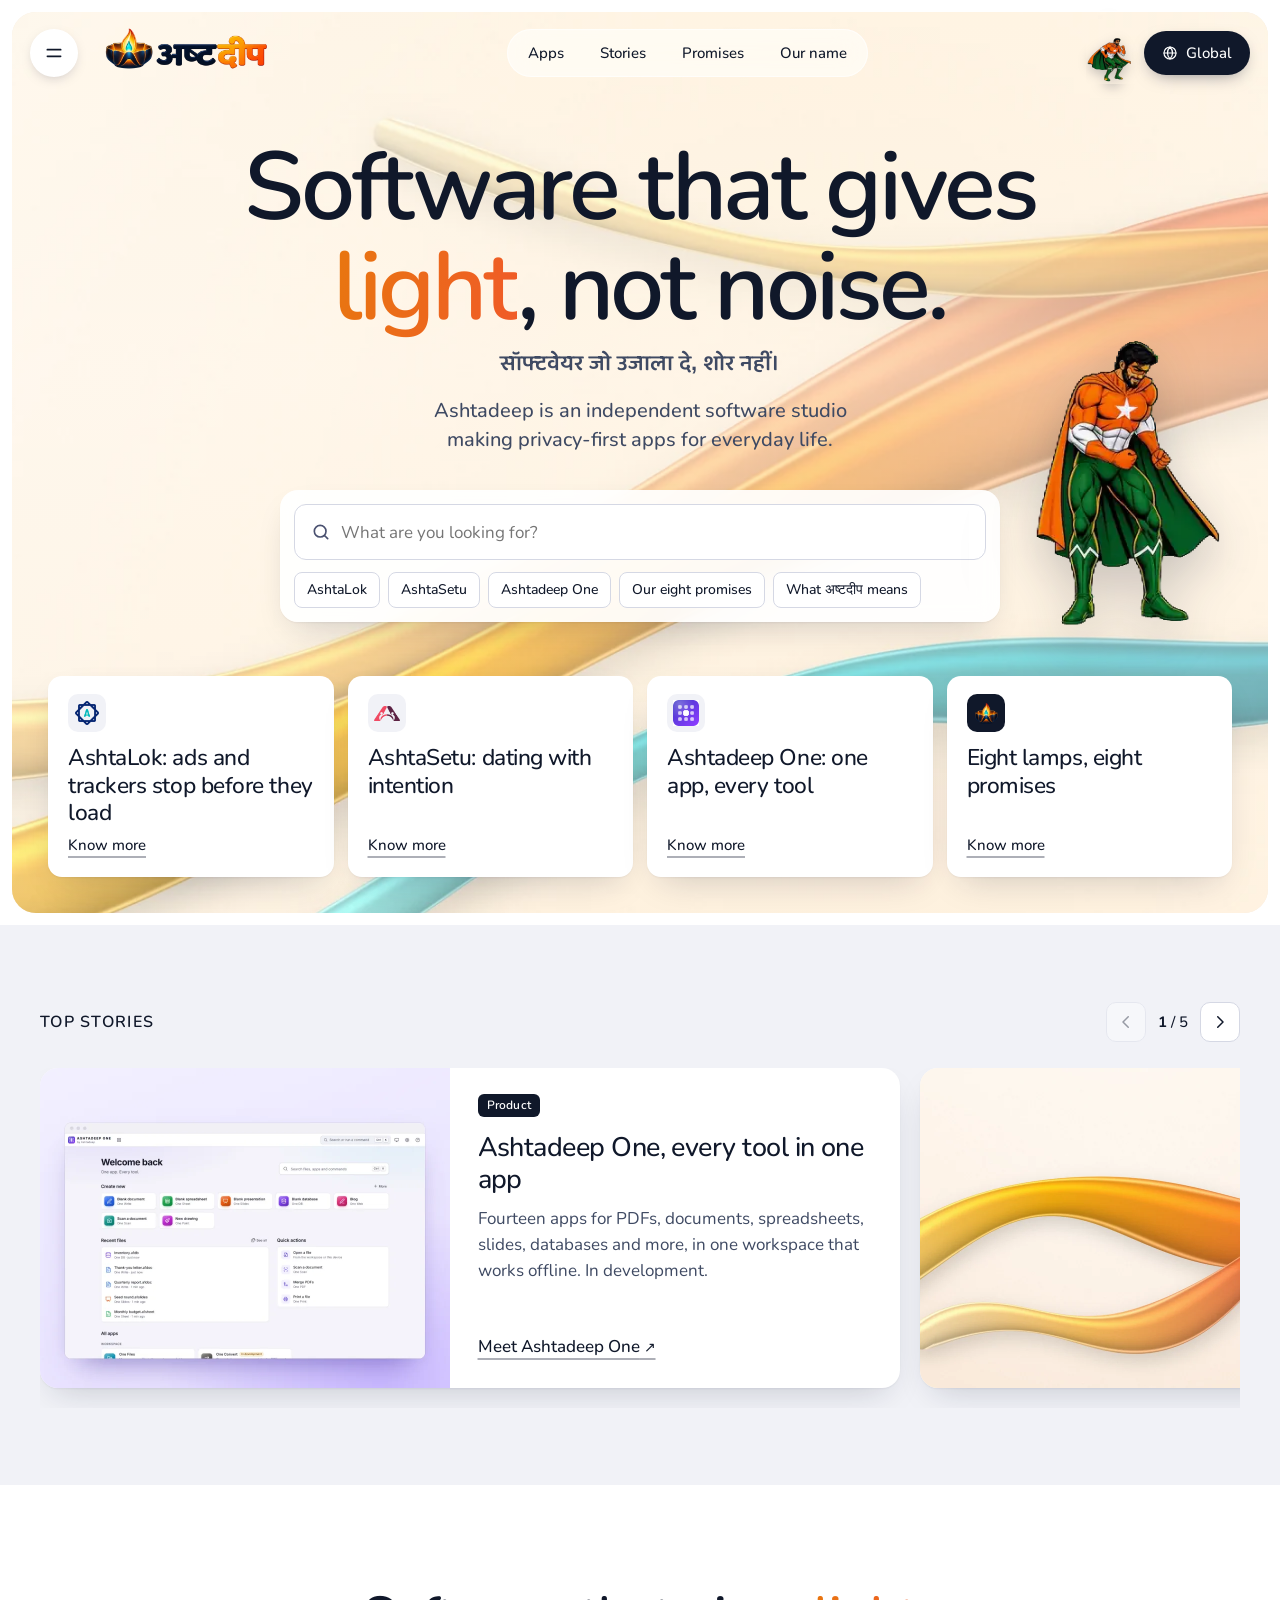
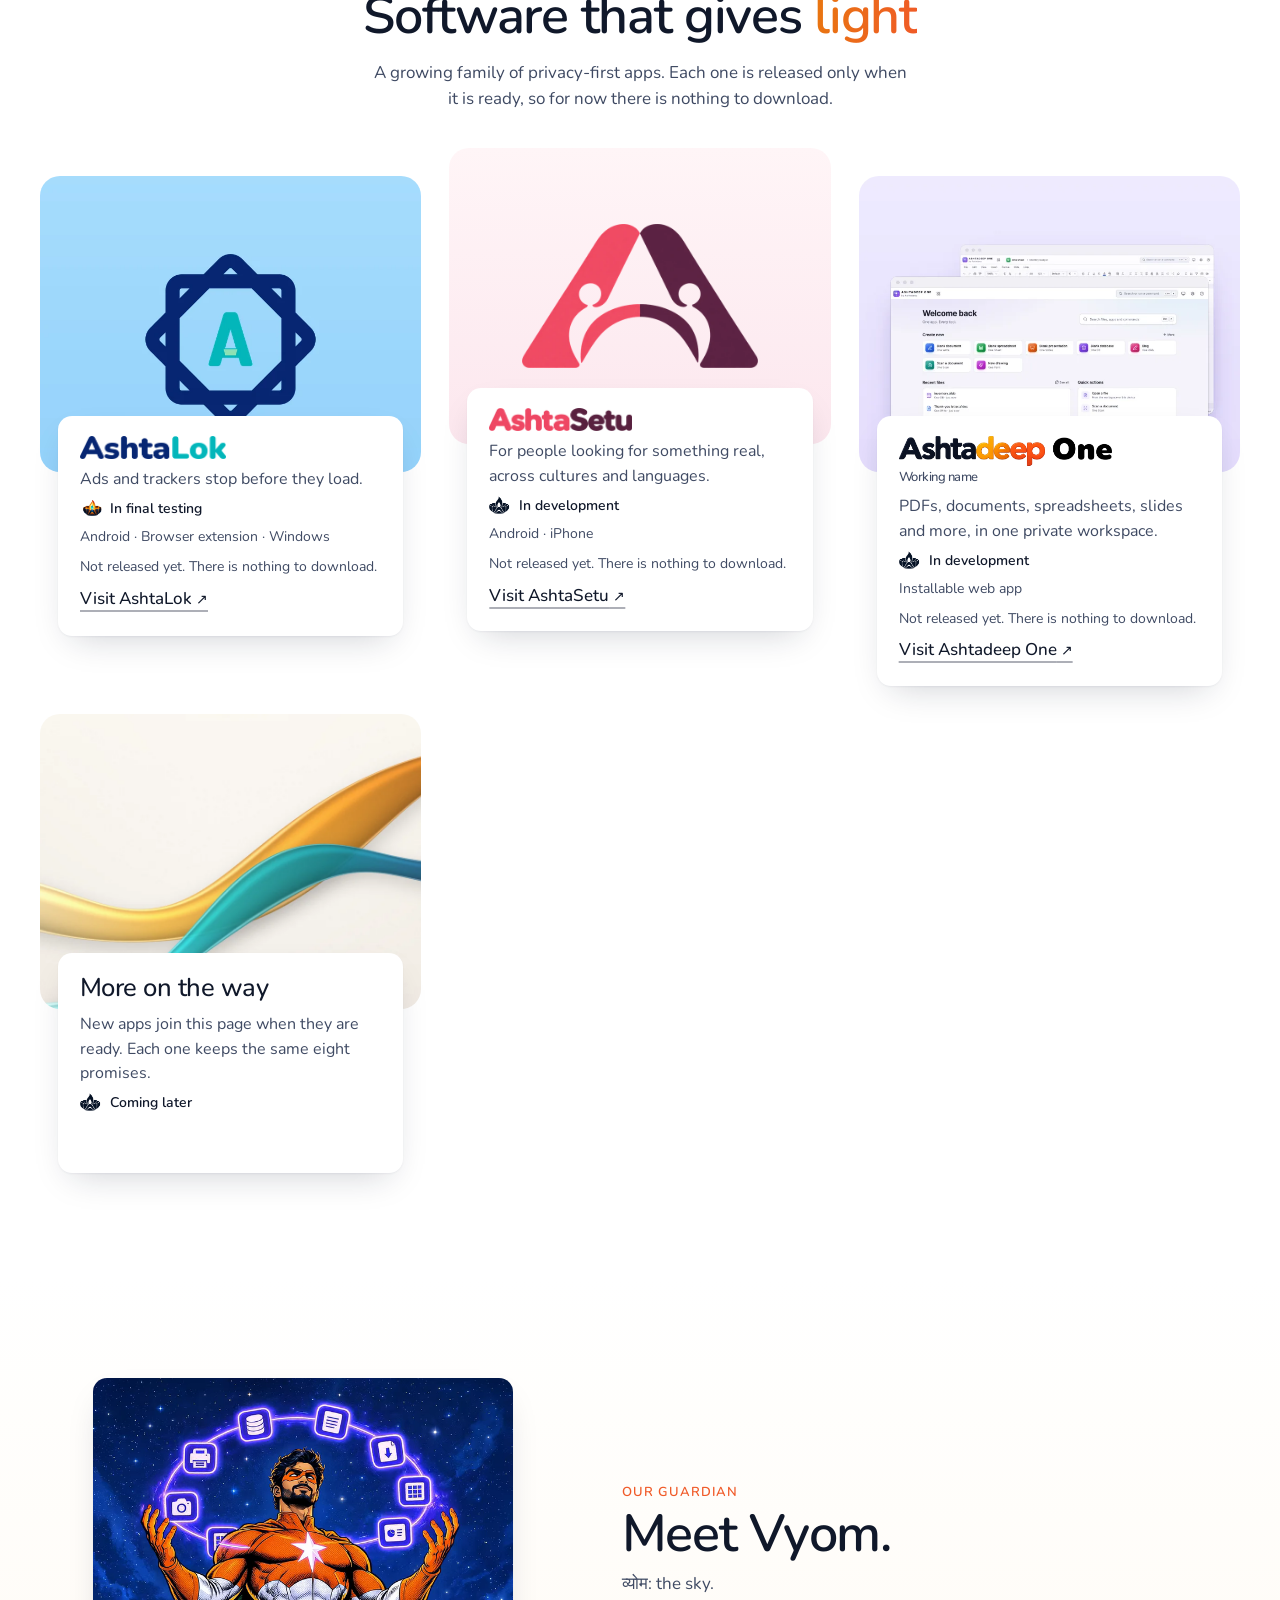
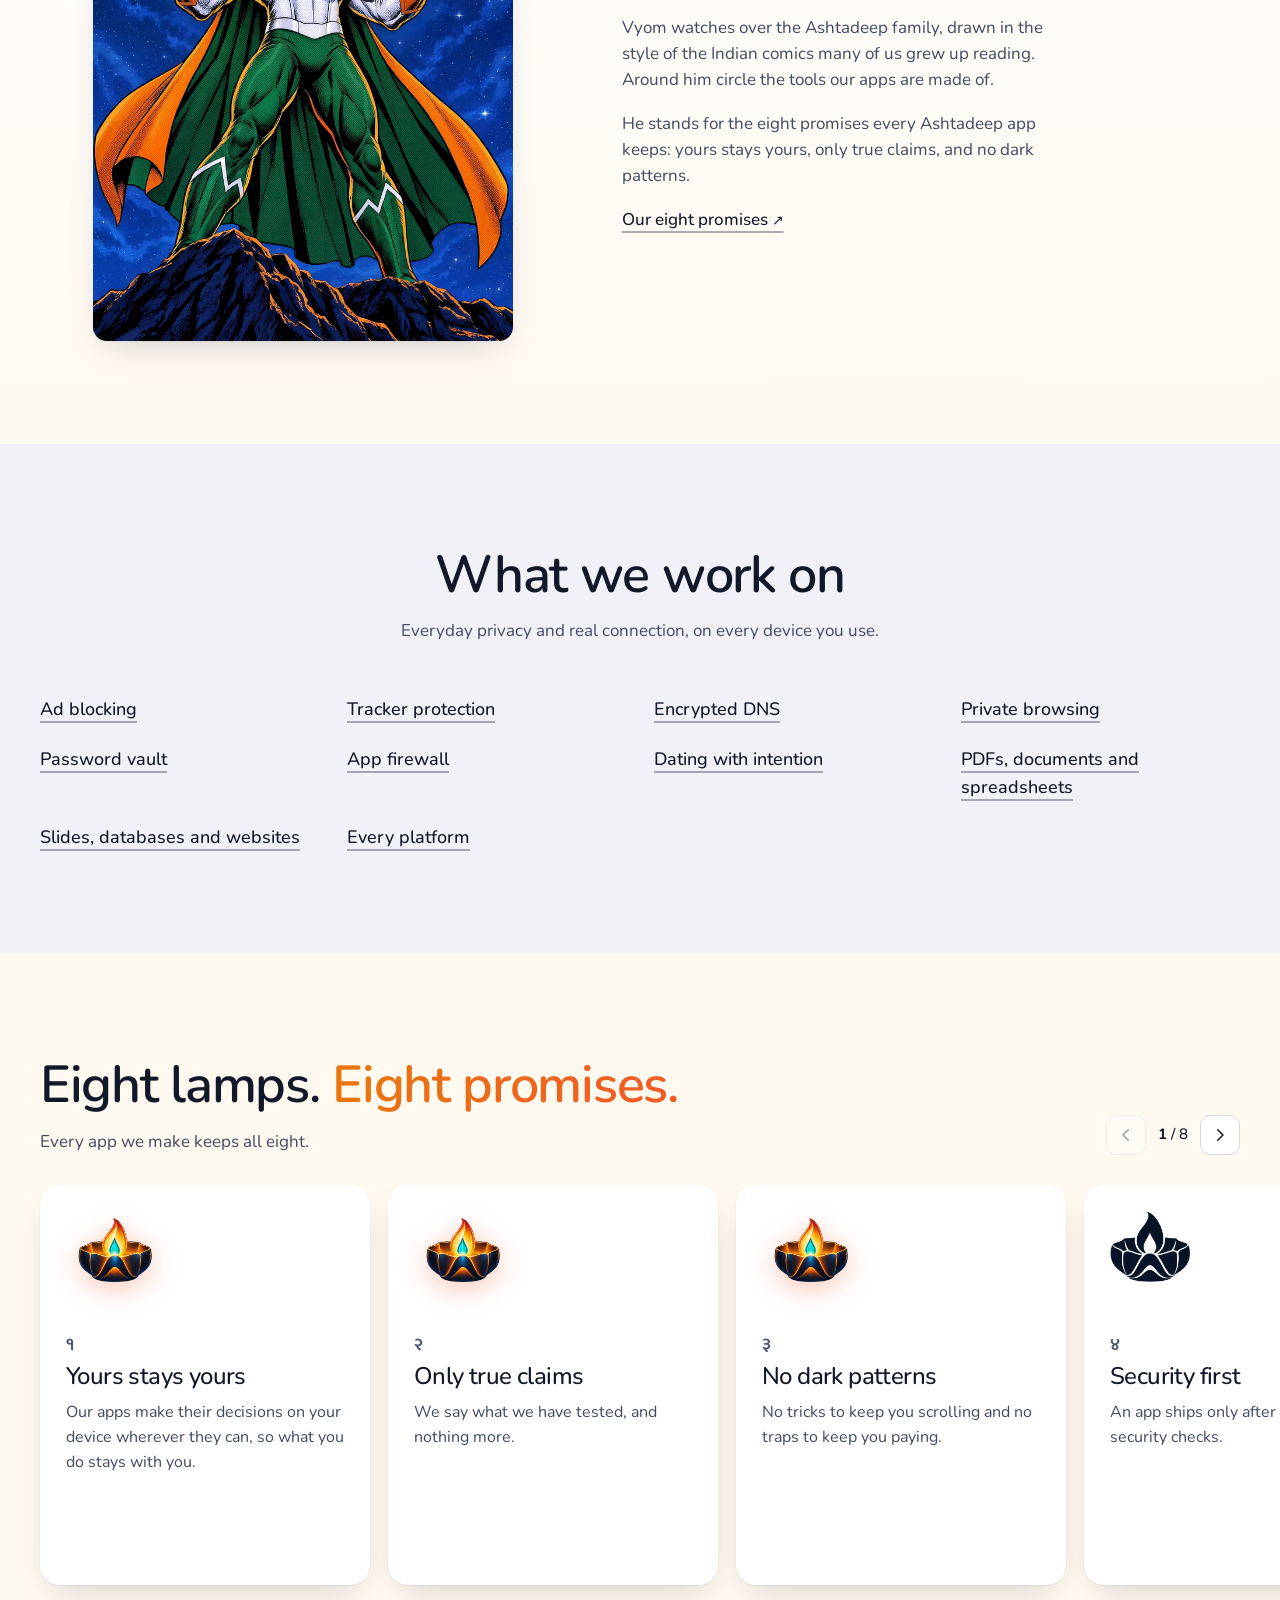
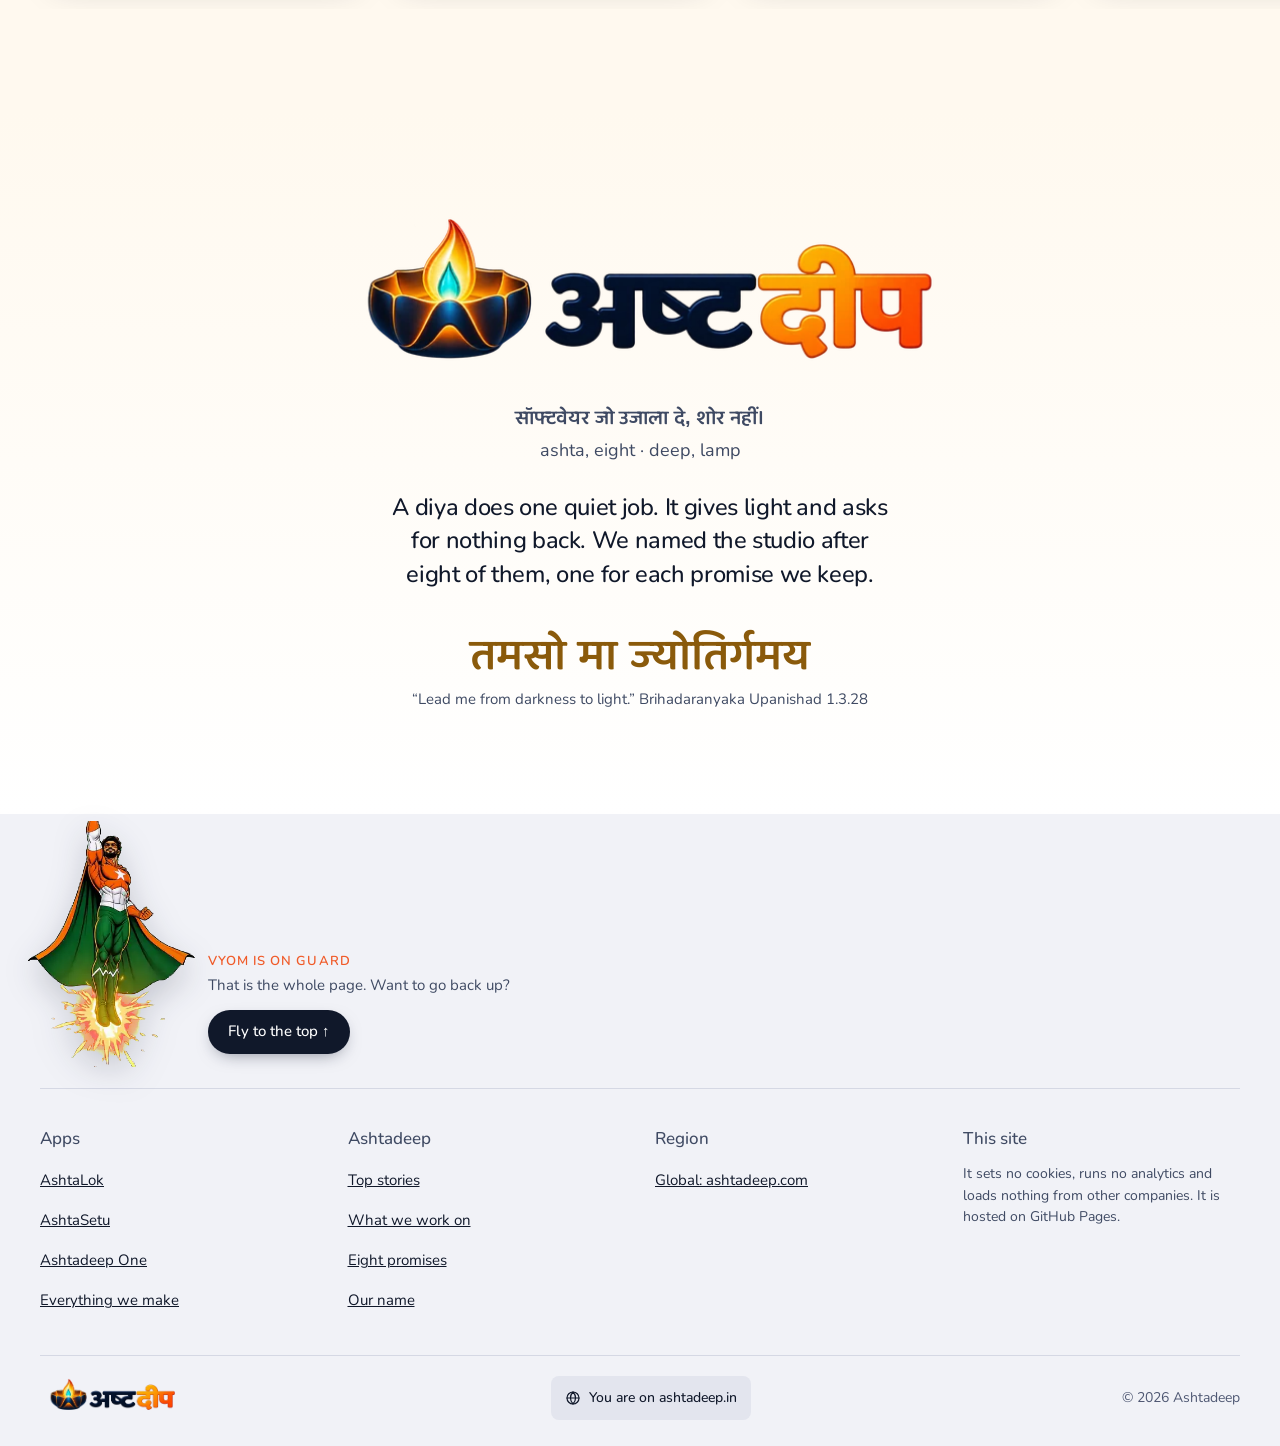
==== commit 1a511e20: "Deploy ashtadeep-site 308a8c6" ====
--- a/index.html
+++ b/index.html
@@ -29,7 +29,7 @@
 <link rel="preload" href="/img/art-hero.webp" as="image">
 <link rel="stylesheet" href="/styles.css?v=38c26f5884">
 <script>document.documentElement.classList.add('js')</script>
-<script src="/site.js?v=63dd69b365" defer></script>
+<script src="/site.js?v=152c1db444" defer></script>
 </head>
 <body>
 <a class="skip" href="#main">Skip to content</a>
@@ -42,14 +42,14 @@
         <div class="grid">
           <nav aria-label="Apps"><h2>Apps</h2><ul><li><a href="#ashtalok">AshtaLok</a></li><li><a href="#ashtasetu">AshtaSetu</a></li><li><a href="#one">Ashtadeep One</a></li><li><a href="#apps">Everything we make</a></li></ul></nav>
           <nav aria-label="Ashtadeep"><h2>Ashtadeep</h2><ul><li><a href="#stories">Top stories</a></li><li><a href="#work">What we work on</a></li><li><a href="#promises">Eight promises</a></li><li><a href="#name">Our name</a></li></ul></nav>
-          <nav aria-label="Region"><h2>Region</h2><ul><li><a href="https://ashtadeep.com/" hreflang="en">Global: ashtadeep.com</a></li></ul></nav>
+          <nav aria-label="Region"><h2>Region</h2><ul><li><a href="https://ashtadeep.com/?from=in" hreflang="en">Global: ashtadeep.com</a></li></ul></nav>
         </div>
       </div>
     </details>
     <a class="brand" href="/" aria-label="Ashtadeep, home"><img src="/img/brand/lockup-hi.webp" alt="अष्टदीप, Ashtadeep" width="183" height="52"></a>
     <nav class="pills" aria-label="Main"><a href="#apps">Apps</a><a href="#stories">Stories</a><a href="#promises">Promises</a><a href="#name">Our name</a></nav>
     <a class="mini-vyom" href="#main" aria-label="Back to the top" title="Back to the top"><img class="vyom" src="/img/vyom-stand.webp" alt="" width="328" height="440"></a>
-    <a class="region" href="https://ashtadeep.com/" hreflang="en" title="Ashtadeep worldwide: ashtadeep.com"><svg viewBox="0 0 24 24" fill="none" stroke="currentColor" stroke-width="1.8" stroke-linecap="round" aria-hidden="true"><circle cx="12" cy="12" r="9"/><path d="M3 12h18M12 3c2.5 2.6 3.8 5.6 3.8 9s-1.3 6.4-3.8 9c-2.5-2.6-3.8-5.6-3.8-9S9.5 5.6 12 3Z"/></svg><span>Global</span></a>
+    <a class="region" href="https://ashtadeep.com/?from=in" hreflang="en" title="Ashtadeep worldwide: ashtadeep.com"><svg viewBox="0 0 24 24" fill="none" stroke="currentColor" stroke-width="1.8" stroke-linecap="round" aria-hidden="true"><circle cx="12" cy="12" r="9"/><path d="M3 12h18M12 3c2.5 2.6 3.8 5.6 3.8 9s-1.3 6.4-3.8 9c-2.5-2.6-3.8-5.6-3.8-9S9.5 5.6 12 3Z"/></svg><span>Global</span></a>
   </div>
 </header>
 <main id="main">
@@ -92,7 +92,7 @@
           <div class="text"><span class="tag">Product</span><h3>AshtaSetu, a dating app in development</h3><p>For people looking for something real, across cultures and languages. 18 and over.</p>
           <a class="underline arrow" href="#ashtasetu">Meet AshtaSetu</a></div></li><li class="story"><img src="img/art-more.webp" alt="" width="900" height="640" loading="lazy" decoding="async">
           <div class="text"><span class="tag">Update</span><h3>Ashtadeep worldwide</h3><p>ashtadeep.com is the same site for visitors everywhere else.</p>
-          <a class="underline arrow" href="https://ashtadeep.com/">Visit</a></div></li></ul></div>
+          <a class="underline arrow" href="https://ashtadeep.com/?from=in">Visit</a></div></li></ul></div>
     </div>
   </section>
   <section class="apps section" id="apps" aria-labelledby="apps-title">
@@ -171,12 +171,12 @@
     <div class="foot-cols">
       <nav aria-label="Apps"><h2>Apps</h2><ul><li><a href="#ashtalok">AshtaLok</a></li><li><a href="#ashtasetu">AshtaSetu</a></li><li><a href="#one">Ashtadeep One</a></li><li><a href="#apps">Everything we make</a></li></ul></nav>
       <nav aria-label="Ashtadeep"><h2>Ashtadeep</h2><ul><li><a href="#stories">Top stories</a></li><li><a href="#work">What we work on</a></li><li><a href="#promises">Eight promises</a></li><li><a href="#name">Our name</a></li></ul></nav>
-      <nav aria-label="Region"><h2>Region</h2><ul><li><a href="https://ashtadeep.com/" hreflang="en">Global: ashtadeep.com</a></li></ul></nav>
+      <nav aria-label="Region"><h2>Region</h2><ul><li><a href="https://ashtadeep.com/?from=in" hreflang="en">Global: ashtadeep.com</a></li></ul></nav>
       <div><h2>This site</h2><p>It sets no cookies, runs no analytics and loads nothing from other companies. It is hosted on GitHub Pages.</p></div>
     </div>
     <div class="foot-bottom">
       <a class="brand" href="/"><img src="/img/brand/lockup-hi.webp" alt="अष्टदीप, Ashtadeep" width="141" height="40"></a>
-      <a class="where" href="https://ashtadeep.com/" hreflang="en"><svg viewBox="0 0 24 24" fill="none" stroke="currentColor" stroke-width="1.8" stroke-linecap="round" aria-hidden="true"><circle cx="12" cy="12" r="9"/><path d="M3 12h18M12 3c2.5 2.6 3.8 5.6 3.8 9s-1.3 6.4-3.8 9c-2.5-2.6-3.8-5.6-3.8-9S9.5 5.6 12 3Z"/></svg>You are on ashtadeep.in</a>
+      <a class="where" href="https://ashtadeep.com/?from=in" hreflang="en"><svg viewBox="0 0 24 24" fill="none" stroke="currentColor" stroke-width="1.8" stroke-linecap="round" aria-hidden="true"><circle cx="12" cy="12" r="9"/><path d="M3 12h18M12 3c2.5 2.6 3.8 5.6 3.8 9s-1.3 6.4-3.8 9c-2.5-2.6-3.8-5.6-3.8-9S9.5 5.6 12 3Z"/></svg>You are on ashtadeep.in</a>
       <span>© 2026 Ashtadeep</span>
     </div>
   </div>
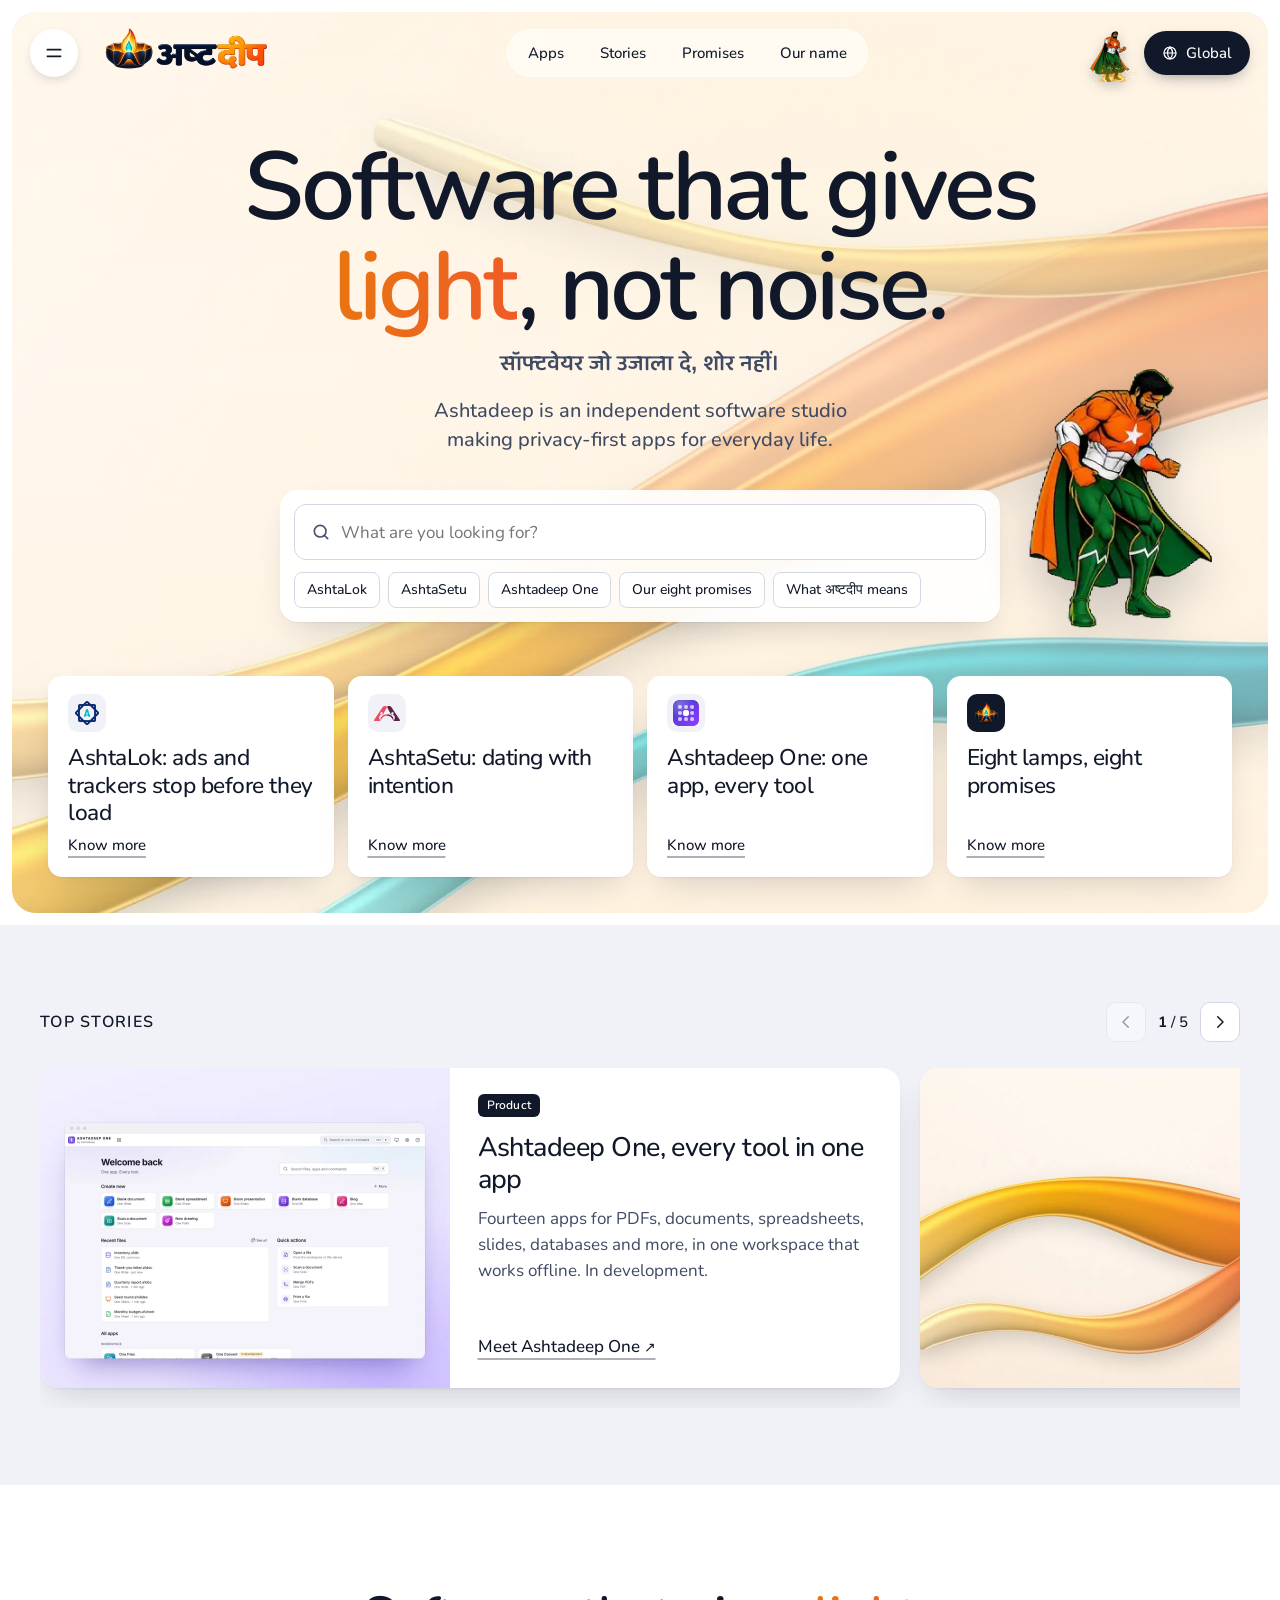
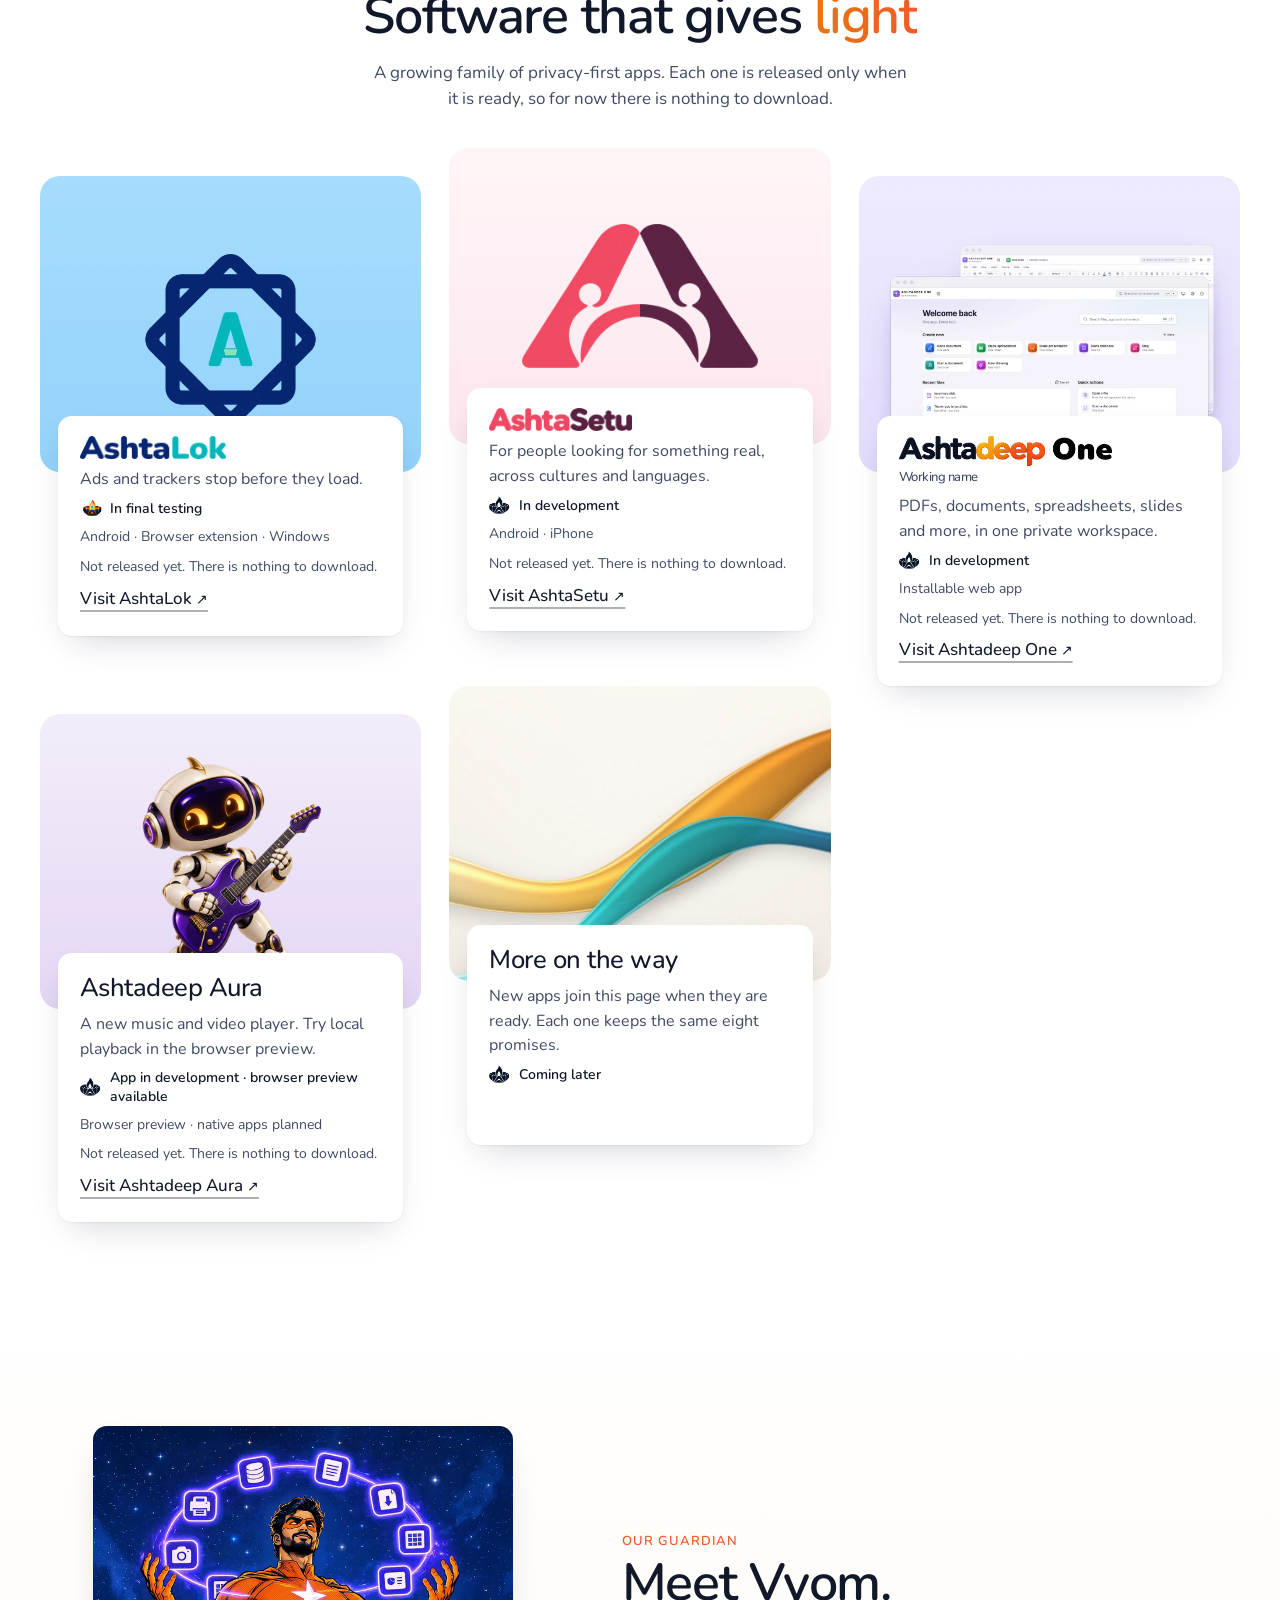
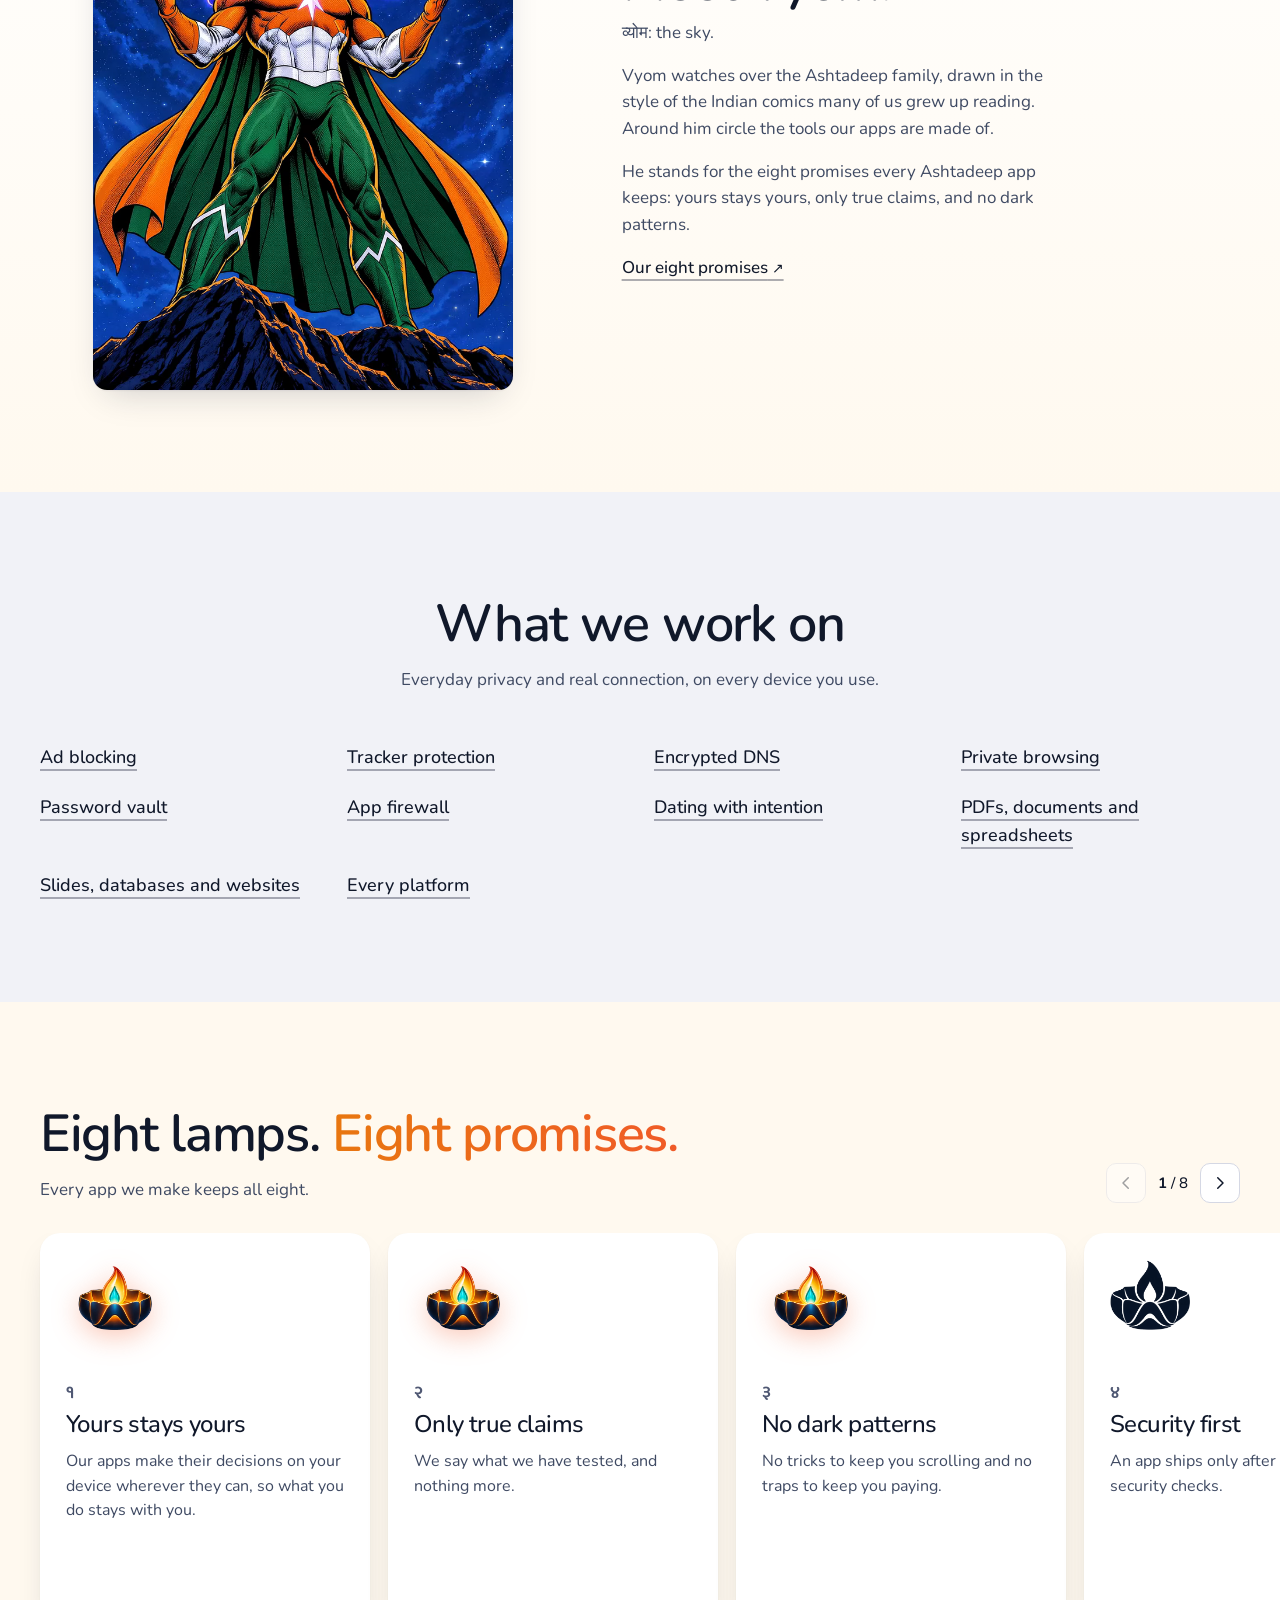
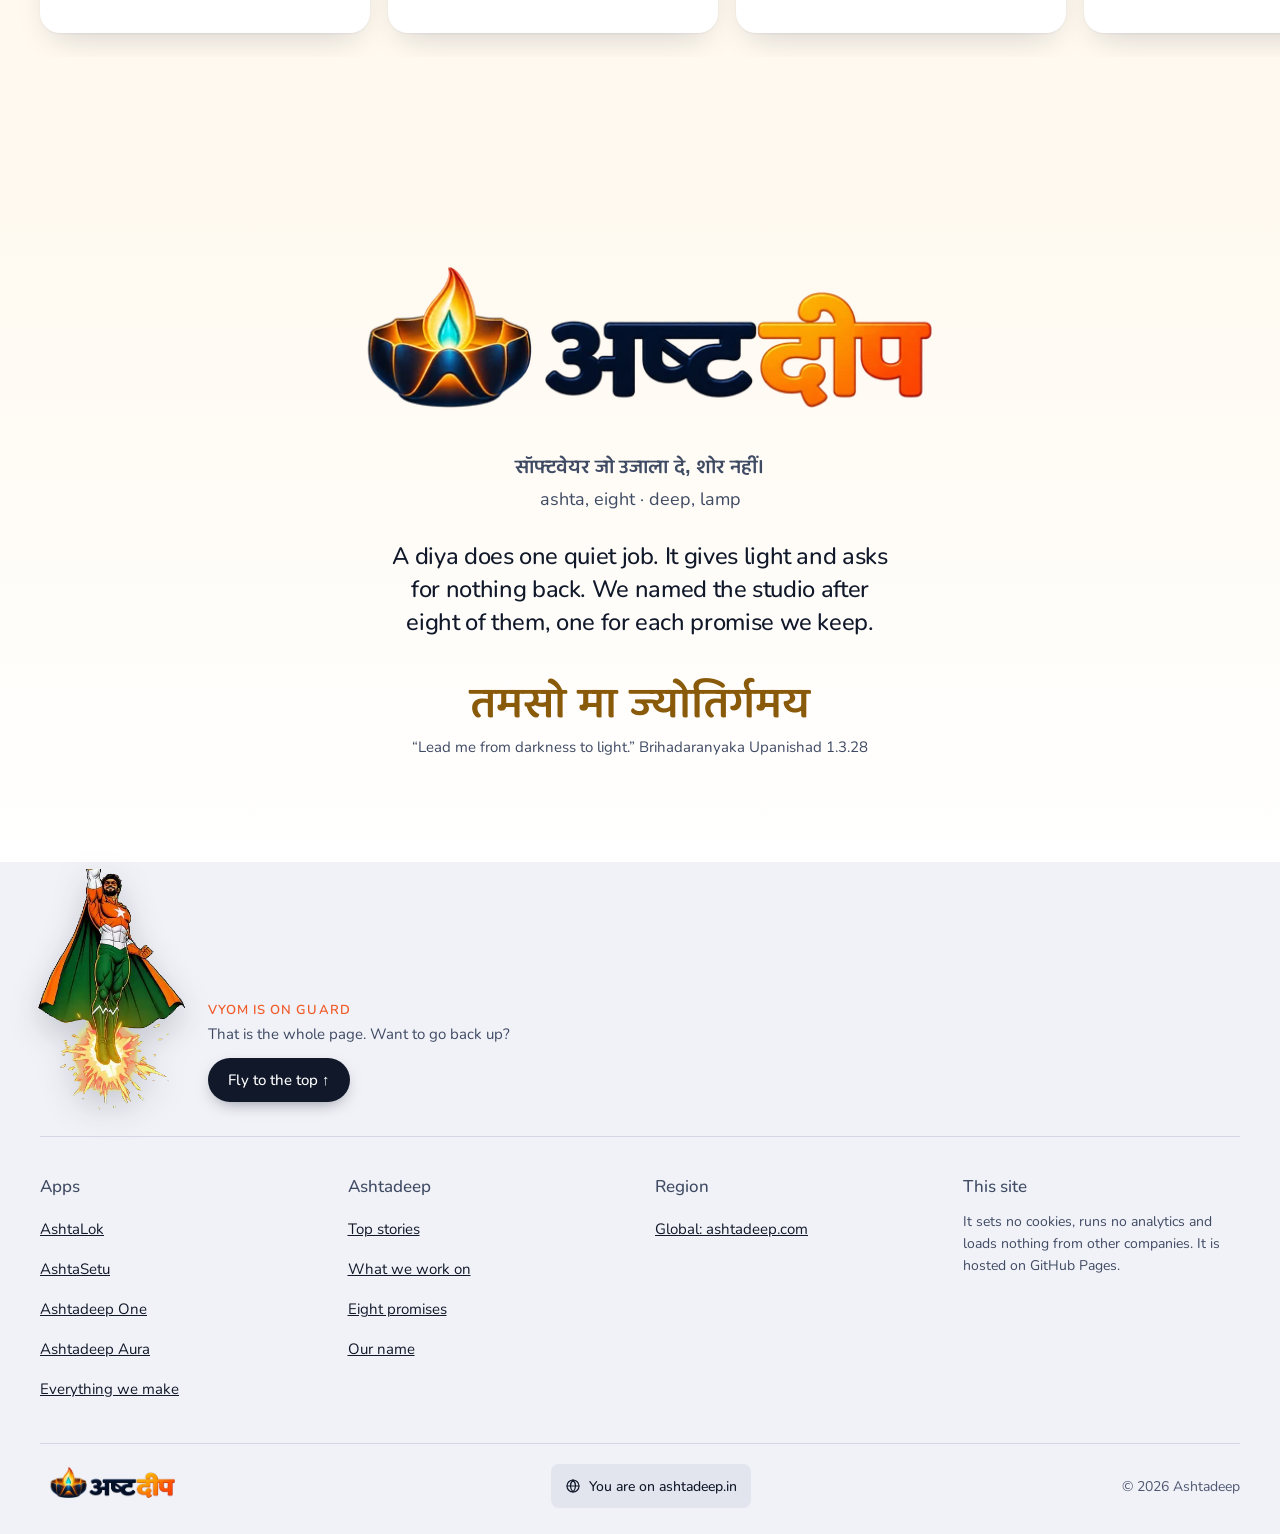
==== commit 4f5d156d: "Publish Ashtadeep Aura website and link it from the app catalogue" ====
--- a/index.html
+++ b/index.html
@@ -27,9 +27,9 @@
 <meta name="twitter:card" content="summary_large_image">
 <link rel="preload" href="/fonts/nunito-latin.woff2" as="font" type="font/woff2" crossorigin>
 <link rel="preload" href="/img/art-hero.webp" as="image">
-<link rel="stylesheet" href="/styles.css?v=38c26f5884">
+<link rel="stylesheet" href="/styles.css?v=e5f8ab1493">
 <script>document.documentElement.classList.add('js')</script>
-<script src="/site.js?v=152c1db444" defer></script>
+<script src="/site.js?v=63685b63e1" defer></script>
 </head>
 <body>
 <a class="skip" href="#main">Skip to content</a>
@@ -40,7 +40,7 @@
       <div class="menu-sheet" role="dialog" aria-label="Menu">
         <div class="top"><button type="button" class="round close" aria-label="Close the menu"><svg viewBox="0 0 24 24" fill="none" stroke="currentColor" stroke-width="2" stroke-linecap="round" aria-hidden="true"><path d="M6 6l12 12M18 6 6 18"/></svg></button><a class="brand" href="/"><img src="/img/brand/lockup-hi.webp" alt="अष्टदीप, Ashtadeep" width="183" height="52"></a></div>
         <div class="grid">
-          <nav aria-label="Apps"><h2>Apps</h2><ul><li><a href="#ashtalok">AshtaLok</a></li><li><a href="#ashtasetu">AshtaSetu</a></li><li><a href="#one">Ashtadeep One</a></li><li><a href="#apps">Everything we make</a></li></ul></nav>
+          <nav aria-label="Apps"><h2>Apps</h2><ul><li><a href="#ashtalok">AshtaLok</a></li><li><a href="#ashtasetu">AshtaSetu</a></li><li><a href="#one">Ashtadeep One</a></li><li><a href="#aura">Ashtadeep Aura</a></li><li><a href="#apps">Everything we make</a></li></ul></nav>
           <nav aria-label="Ashtadeep"><h2>Ashtadeep</h2><ul><li><a href="#stories">Top stories</a></li><li><a href="#work">What we work on</a></li><li><a href="#promises">Eight promises</a></li><li><a href="#name">Our name</a></li></ul></nav>
           <nav aria-label="Region"><h2>Region</h2><ul><li><a href="https://ashtadeep.com/?from=in" hreflang="en">Global: ashtadeep.com</a></li></ul></nav>
         </div>
@@ -60,7 +60,7 @@
       <p class="hi-tagline" lang="hi">सॉफ्टवेयर जो उजाला दे, शोर नहीं।</p>
       <p class="lead">Ashtadeep is an independent software studio making privacy-first apps for everyday life.</p>
       <form class="finder" role="search" action="#" onsubmit="return false">
-        <div class="mascot" data-lines='[&quot;Namaste! I&#x27;m Vyom, Ashtadeep&#x27;s guardian.&quot;, &quot;Every Ashtadeep app keeps eight promises.&quot;, &quot;AshtaLok, AshtaSetu and Ashtadeep One are on the way.&quot;, &quot;Nothing is for sale here yet. Look around!&quot;]'>
+        <div class="mascot" data-lines='[&quot;Namaste! I&#x27;m Vyom, Ashtadeep&#x27;s guardian.&quot;, &quot;Every Ashtadeep app keeps eight promises.&quot;, &quot;AshtaLok, AshtaSetu, Ashtadeep One and Ashtadeep Aura are on the way.&quot;, &quot;Nothing is for sale here yet. Look around!&quot;]'>
           <p class="bubble" aria-live="polite">Namaste! I&#x27;m Vyom, Ashtadeep&#x27;s guardian.</p>
           <img class="vyom" src="/img/vyom-stand.webp" alt="Vyom, Ashtadeep&#x27;s guardian, waving" width="328" height="440">
         </div>
@@ -68,7 +68,7 @@
         <input id="find" type="search" placeholder="What are you looking for?" autocomplete="off" enterkeyhint="go">
         <ul class="results" aria-live="polite"></ul>
         <div class="chips" aria-label="Suggestions"><a href="#ashtalok">AshtaLok</a><a href="#ashtasetu">AshtaSetu</a><a href="#one">Ashtadeep One</a><a href="#promises">Our eight promises</a><a href="#name">What अष्टदीप means</a></div>
-        <script type="application/json" id="find-index">[{"t": "AshtaLok", "d": "Ad and tracker blocker. In final testing.", "h": "#ashtalok", "k": "Ad and tracker blocker Ads and trackers stop before they load.  Android Browser extension Windows"}, {"t": "AshtaSetu", "d": "Dating app, 18+. In development.", "h": "#ashtasetu", "k": "Dating app, 18+ For people looking for something real, across cultures and languages.  Android iPhone"}, {"t": "Ashtadeep One", "d": "Productivity suite. In development.", "h": "#one", "k": "Productivity suite PDFs, documents, spreadsheets, slides and more, in one private workspace.  Installable web app"}, {"t": "Ad blocking", "d": "What we work on", "h": "#ashtalok", "k": "ads, adverts, blocker, popups"}, {"t": "Tracker protection", "d": "What we work on", "h": "#ashtalok", "k": "trackers, tracking, privacy, analytics"}, {"t": "Encrypted DNS", "d": "What we work on", "h": "#ashtalok", "k": "dns, doh, encrypted, network"}, {"t": "Private browsing", "d": "What we work on", "h": "#ashtalok", "k": "browser, private, incognito"}, {"t": "Password vault", "d": "What we work on", "h": "#ashtalok", "k": "passwords, vault, security"}, {"t": "App firewall", "d": "What we work on", "h": "#ashtalok", "k": "firewall, apps, wifi, mobile data"}, {"t": "Dating with intention", "d": "What we work on", "h": "#ashtasetu", "k": "dating, love, match, relationship, partner"}, {"t": "PDFs, documents and spreadsheets", "d": "What we work on", "h": "#one", "k": "pdf, sign, annotate, merge, word processor, docx, spreadsheet, xlsx, office"}, {"t": "Slides, databases and websites", "d": "What we work on", "h": "#one", "k": "presentation, pptx, database, sqlite, website builder, blog, scan, print"}, {"t": "Every platform", "d": "What we work on", "h": "#apps", "k": "android, windows, linux, iphone, mac, browser extension"}, {"t": "Yours stays yours", "d": "One of our eight promises", "h": "#promises", "k": "Our apps make their decisions on your device wherever they can, so what you do stays with you."}, {"t": "Only true claims", "d": "One of our eight promises", "h": "#promises", "k": "We say what we have tested, and nothing more."}, {"t": "No dark patterns", "d": "One of our eight promises", "h": "#promises", "k": "No tricks to keep you scrolling and no traps to keep you paying."}, {"t": "Security first", "d": "One of our eight promises", "h": "#promises", "k": "An app ships only after it passes its security checks."}, {"t": "Everywhere you are", "d": "One of our eight promises", "h": "#promises", "k": "Phones, tablets, computers and browsers, released one at a time as each one is tested."}, {"t": "Light and fast", "d": "One of our eight promises", "h": "#promises", "k": "Small apps that are careful with your battery and your data."}, {"t": "Every culture welcome", "d": "One of our eight promises", "h": "#promises", "k": "Made for people of every language, culture and faith."}, {"t": "People over metrics", "d": "One of our eight promises", "h": "#promises", "k": "We count lives made easier, not minutes spent in our apps."}, {"t": "Vyom, our guardian", "d": "Ashtadeep's mascot", "h": "#vyom", "k": "vyom mascot guardian hero comic sky"}, {"t": "Our name, अष्टदीप", "d": "Ashta means eight, deep means lamp", "h": "#name", "k": "ashtadeep name meaning sanskrit eight lamps diya"}, {"t": "Top stories", "d": "News from the studio", "h": "#stories", "k": "news stories updates"}]</script>
+        <script type="application/json" id="find-index">[{"t": "AshtaLok", "d": "Ad and tracker blocker. In final testing.", "h": "#ashtalok", "k": "Ad and tracker blocker Ads and trackers stop before they load.  Android Browser extension Windows"}, {"t": "AshtaSetu", "d": "Dating app, 18+. In development.", "h": "#ashtasetu", "k": "Dating app, 18+ For people looking for something real, across cultures and languages.  Android iPhone"}, {"t": "Ashtadeep One", "d": "Productivity suite. In development.", "h": "#one", "k": "Productivity suite PDFs, documents, spreadsheets, slides and more, in one private workspace.  Installable web app"}, {"t": "Ashtadeep Aura", "d": "Music and video player. App in development · browser preview available.", "h": "#aura", "k": "Music and video player Your music. Your videos. One player. A new music and video player. Try local playback in the browser preview. Browser preview · native apps planned"}, {"t": "Ad blocking", "d": "What we work on", "h": "#ashtalok", "k": "ads, adverts, blocker, popups"}, {"t": "Tracker protection", "d": "What we work on", "h": "#ashtalok", "k": "trackers, tracking, privacy, analytics"}, {"t": "Encrypted DNS", "d": "What we work on", "h": "#ashtalok", "k": "dns, doh, encrypted, network"}, {"t": "Private browsing", "d": "What we work on", "h": "#ashtalok", "k": "browser, private, incognito"}, {"t": "Password vault", "d": "What we work on", "h": "#ashtalok", "k": "passwords, vault, security"}, {"t": "App firewall", "d": "What we work on", "h": "#ashtalok", "k": "firewall, apps, wifi, mobile data"}, {"t": "Dating with intention", "d": "What we work on", "h": "#ashtasetu", "k": "dating, love, match, relationship, partner"}, {"t": "PDFs, documents and spreadsheets", "d": "What we work on", "h": "#one", "k": "pdf, sign, annotate, merge, word processor, docx, spreadsheet, xlsx, office"}, {"t": "Slides, databases and websites", "d": "What we work on", "h": "#one", "k": "presentation, pptx, database, sqlite, website builder, blog, scan, print"}, {"t": "Every platform", "d": "What we work on", "h": "#apps", "k": "android, windows, linux, iphone, mac, browser extension"}, {"t": "Yours stays yours", "d": "One of our eight promises", "h": "#promises", "k": "Our apps make their decisions on your device wherever they can, so what you do stays with you."}, {"t": "Only true claims", "d": "One of our eight promises", "h": "#promises", "k": "We say what we have tested, and nothing more."}, {"t": "No dark patterns", "d": "One of our eight promises", "h": "#promises", "k": "No tricks to keep you scrolling and no traps to keep you paying."}, {"t": "Security first", "d": "One of our eight promises", "h": "#promises", "k": "An app ships only after it passes its security checks."}, {"t": "Everywhere you are", "d": "One of our eight promises", "h": "#promises", "k": "Phones, tablets, computers and browsers, released one at a time as each one is tested."}, {"t": "Light and fast", "d": "One of our eight promises", "h": "#promises", "k": "Small apps that are careful with your battery and your data."}, {"t": "Every culture welcome", "d": "One of our eight promises", "h": "#promises", "k": "Made for people of every language, culture and faith."}, {"t": "People over metrics", "d": "One of our eight promises", "h": "#promises", "k": "We count lives made easier, not minutes spent in our apps."}, {"t": "Vyom, our guardian", "d": "Ashtadeep's mascot", "h": "#vyom", "k": "vyom mascot guardian hero comic sky"}, {"t": "Our name, अष्टदीप", "d": "Ashta means eight, deep means lamp", "h": "#name", "k": "ashtadeep name meaning sanskrit eight lamps diya"}, {"t": "Top stories", "d": "News from the studio", "h": "#stories", "k": "news stories updates"}]</script>
       </form>
     </div>
     <div class="hero-cards"><a class="hero-card" href="#ashtalok"><span class="icon"><img src="img/ashtalok-mark.webp" alt="" width="26" height="26"></span>
@@ -114,6 +114,11 @@
         <div class="card"><h3><img class="wordmark desc" src="img/one-wordmark.webp" alt="Ashtadeep One" width="1665" height="236" loading="lazy" decoding="async"><small>Working name</small></h3><p>PDFs, documents, spreadsheets, slides and more, in one private workspace.</p>
           <span class="status development"><img class="emblem" src="/img/brand/emblem-mono.webp" alt="" width="360" height="276">In development</span>
           <span class="meta">Installable web app</span><span class="meta">Not released yet. There is nothing to download.</span><a class="underline arrow" href="https://one.ashtadeep.com/">Visit Ashtadeep One</a></div>
+      </article><article class="app fit-contain reveal" id="aura">
+        <div class="art" style="--tone:linear-gradient(180deg, #F3EDF9 0%, #E4D7F5 100%)"><img src="aura/assets/riff-mascot.png" alt="Riff, the Ashtadeep Aura robot mascot, holding a violet electric guitar" width="720" height="720" loading="lazy" decoding="async"></div>
+        <div class="card"><h3>Ashtadeep Aura</h3><p>A new music and video player. Try local playback in the browser preview.</p>
+          <span class="status development"><img class="emblem" src="/img/brand/emblem-mono.webp" alt="" width="360" height="276">App in development · browser preview available</span>
+          <span class="meta">Browser preview · native apps planned</span><span class="meta">Not released yet. There is nothing to download.</span><a class="underline arrow" href="https://ashtadeep.com/aura/">Visit Ashtadeep Aura</a></div>
       </article><article class="app fit-cover reveal">
         <div class="art"><img src="img/art-more.webp" alt="" width="900" height="640" loading="lazy" decoding="async"></div>
         <div class="card"><h3>More on the way</h3><p>New apps join this page when they are ready. Each one keeps the same eight promises.</p>
@@ -169,7 +174,7 @@
       </div>
     </div>
     <div class="foot-cols">
-      <nav aria-label="Apps"><h2>Apps</h2><ul><li><a href="#ashtalok">AshtaLok</a></li><li><a href="#ashtasetu">AshtaSetu</a></li><li><a href="#one">Ashtadeep One</a></li><li><a href="#apps">Everything we make</a></li></ul></nav>
+      <nav aria-label="Apps"><h2>Apps</h2><ul><li><a href="#ashtalok">AshtaLok</a></li><li><a href="#ashtasetu">AshtaSetu</a></li><li><a href="#one">Ashtadeep One</a></li><li><a href="#aura">Ashtadeep Aura</a></li><li><a href="#apps">Everything we make</a></li></ul></nav>
       <nav aria-label="Ashtadeep"><h2>Ashtadeep</h2><ul><li><a href="#stories">Top stories</a></li><li><a href="#work">What we work on</a></li><li><a href="#promises">Eight promises</a></li><li><a href="#name">Our name</a></li></ul></nav>
       <nav aria-label="Region"><h2>Region</h2><ul><li><a href="https://ashtadeep.com/?from=in" hreflang="en">Global: ashtadeep.com</a></li></ul></nav>
       <div><h2>This site</h2><p>It sets no cookies, runs no analytics and loads nothing from other companies. It is hosted on GitHub Pages.</p></div>
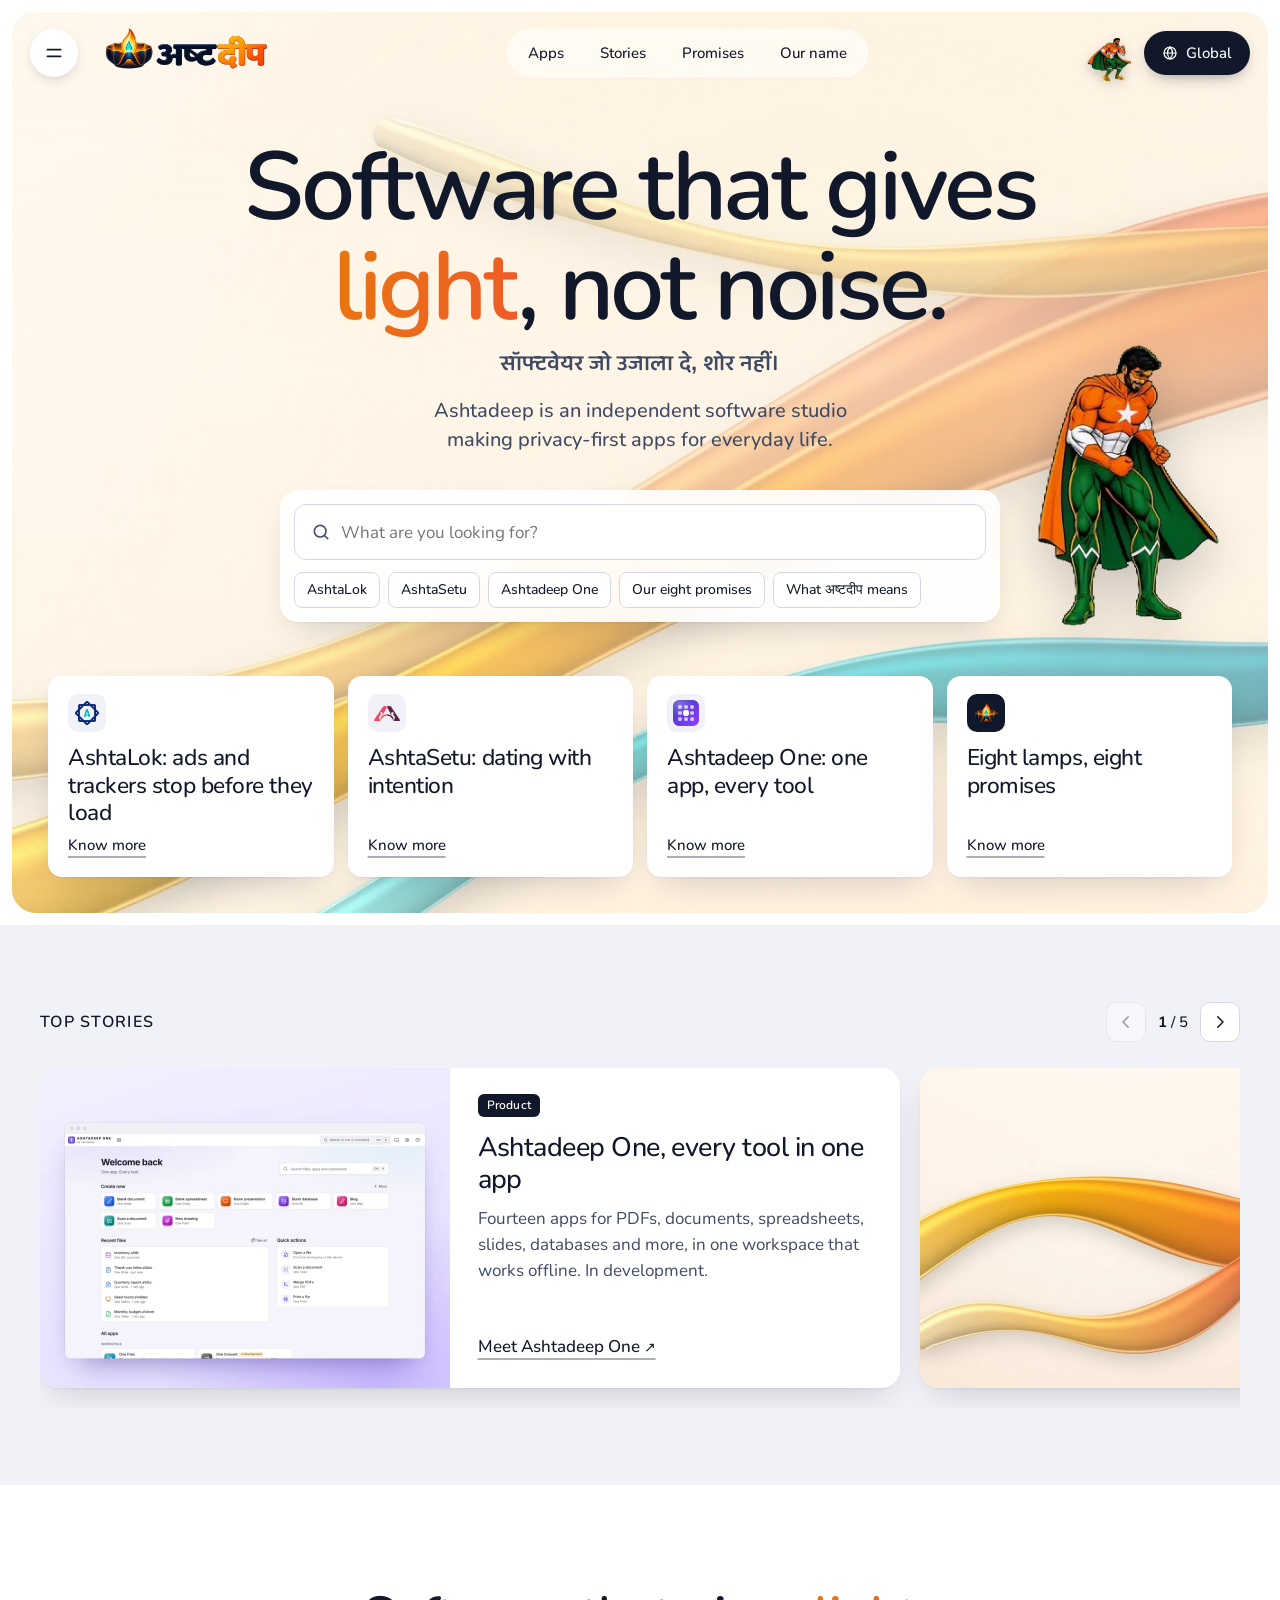
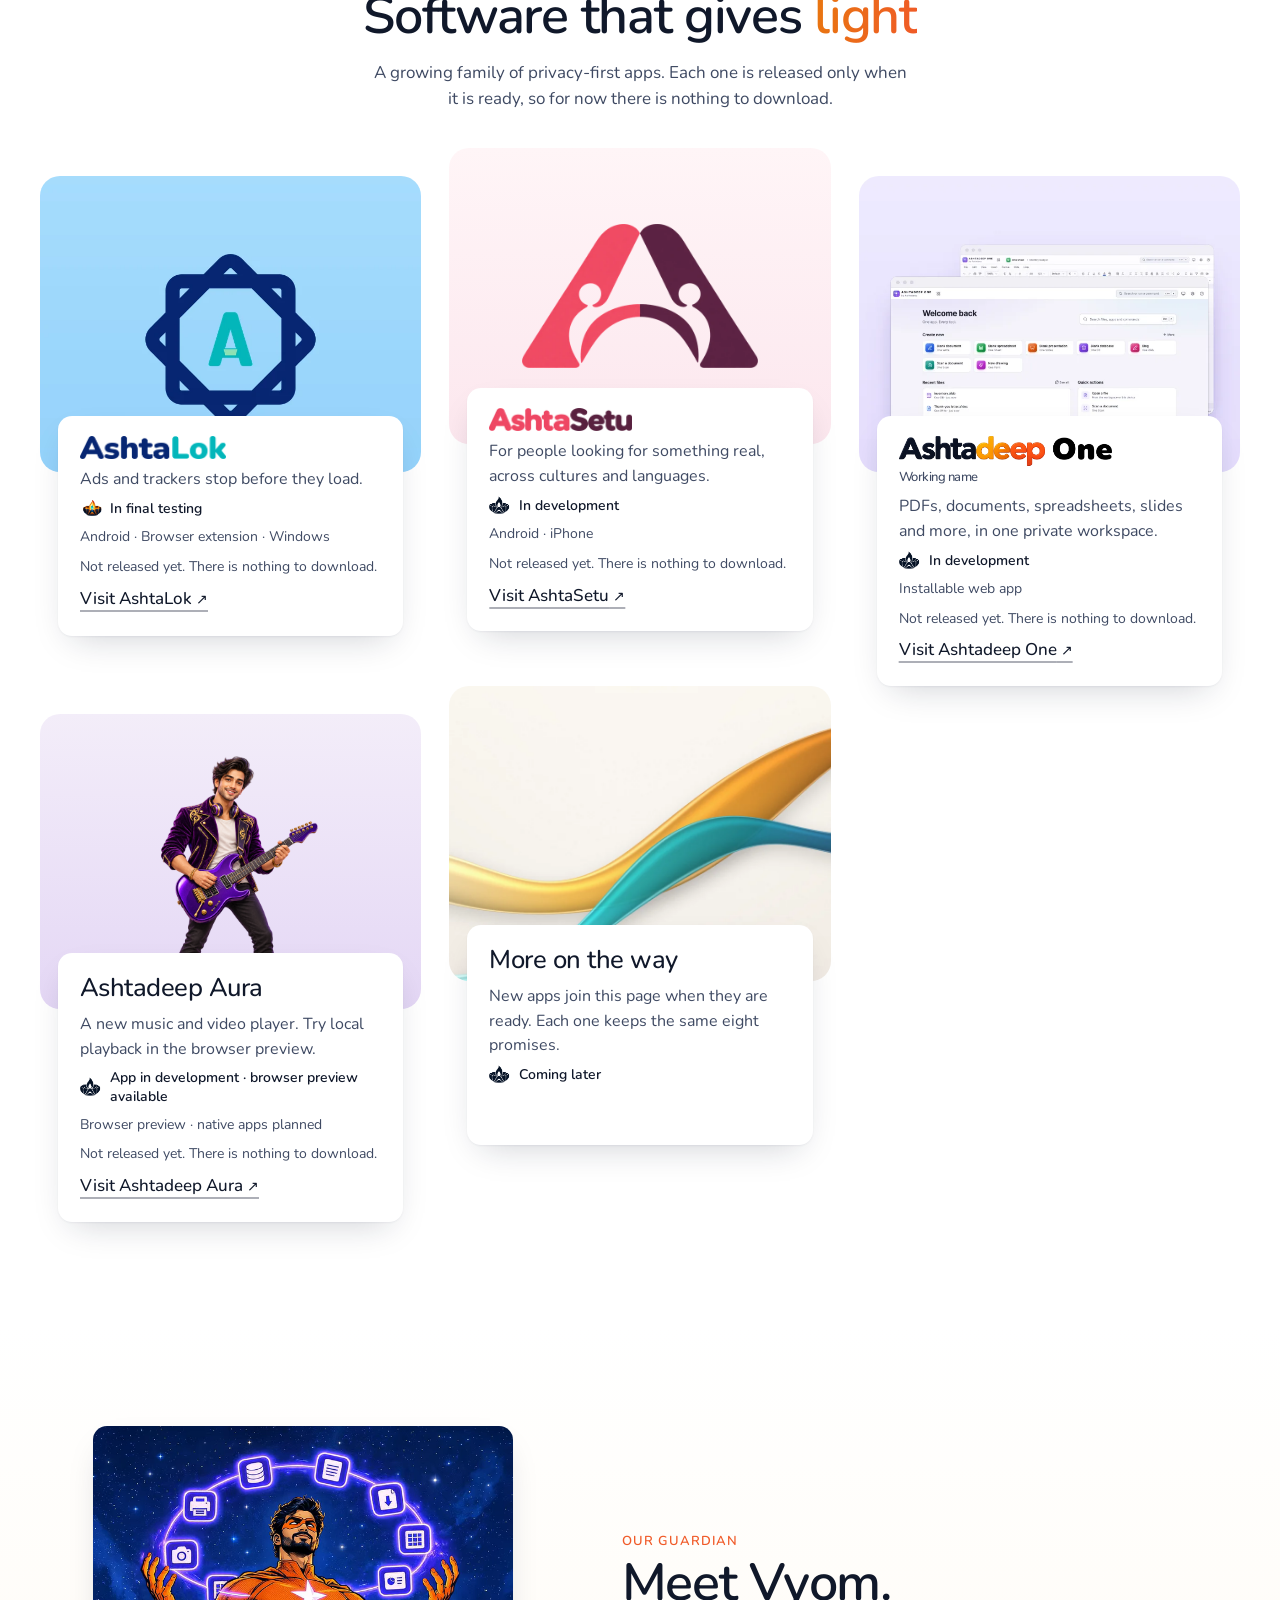
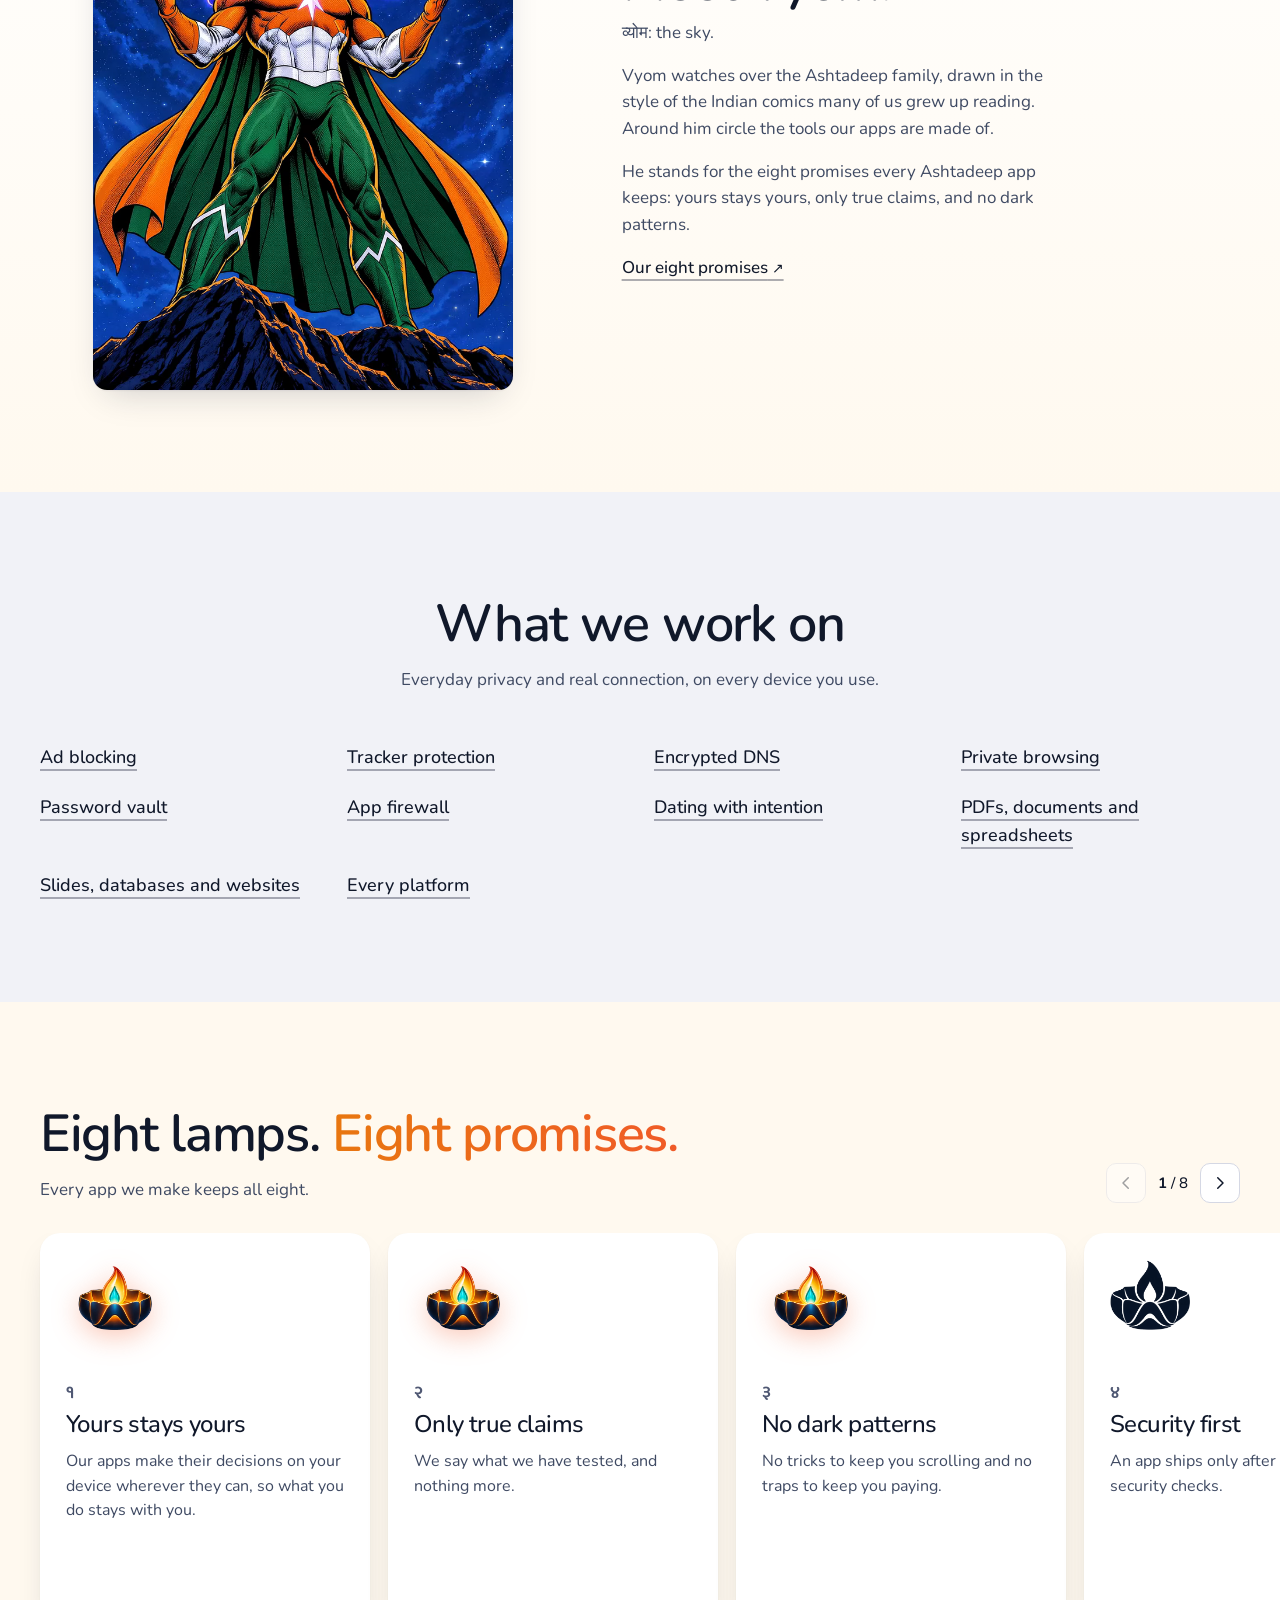
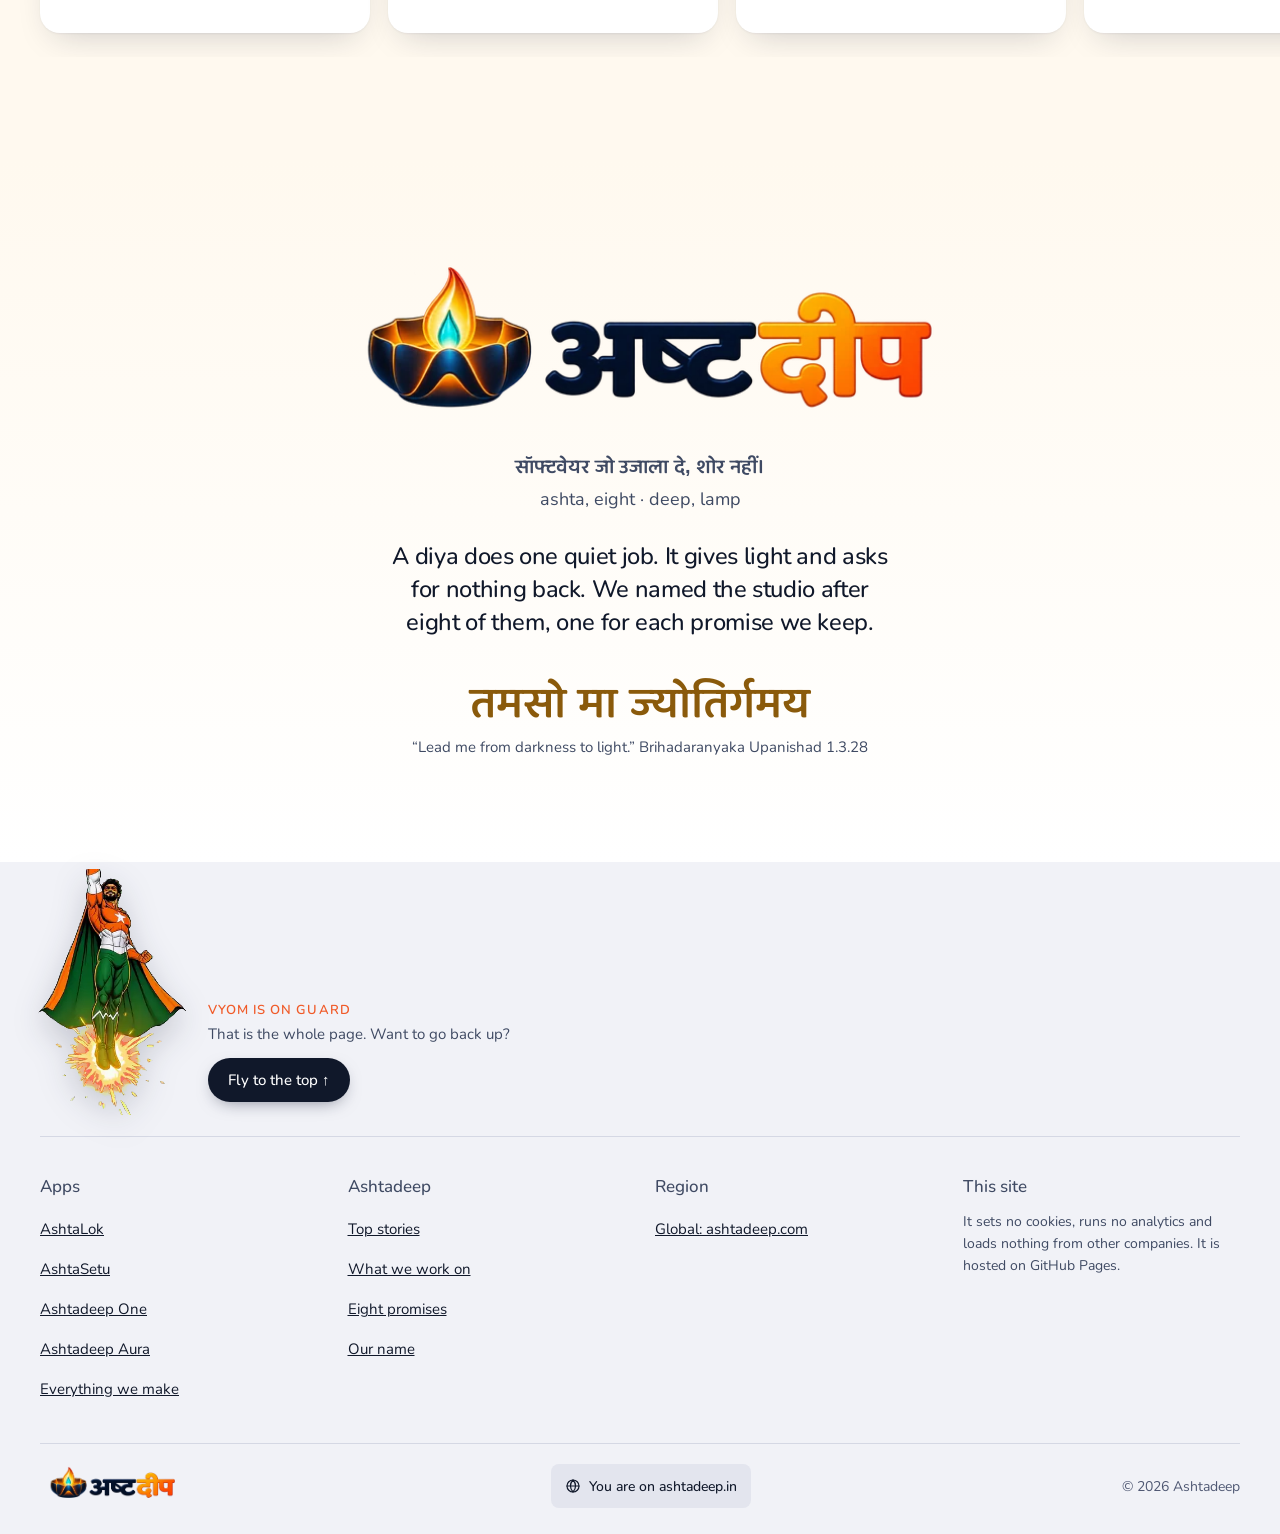
==== commit e669e3d0: "Replace Aura robot mascot with human rockstar guitarist" ====
--- a/index.html
+++ b/index.html
@@ -115,7 +115,7 @@
           <span class="status development"><img class="emblem" src="/img/brand/emblem-mono.webp" alt="" width="360" height="276">In development</span>
           <span class="meta">Installable web app</span><span class="meta">Not released yet. There is nothing to download.</span><a class="underline arrow" href="https://one.ashtadeep.com/">Visit Ashtadeep One</a></div>
       </article><article class="app fit-contain reveal" id="aura">
-        <div class="art" style="--tone:linear-gradient(180deg, #F3EDF9 0%, #E4D7F5 100%)"><img src="aura/assets/riff-mascot.png" alt="Riff, the Ashtadeep Aura robot mascot, holding a violet electric guitar" width="720" height="720" loading="lazy" decoding="async"></div>
+        <div class="art" style="--tone:linear-gradient(180deg, #F3EDF9 0%, #E4D7F5 100%)"><img src="aura/assets/riff-human.png" alt="Riff, the Ashtadeep Aura human rockstar mascot in a violet-and-gold stage outfit, holding an electric guitar" width="720" height="720" loading="lazy" decoding="async"></div>
         <div class="card"><h3>Ashtadeep Aura</h3><p>A new music and video player. Try local playback in the browser preview.</p>
           <span class="status development"><img class="emblem" src="/img/brand/emblem-mono.webp" alt="" width="360" height="276">App in development · browser preview available</span>
           <span class="meta">Browser preview · native apps planned</span><span class="meta">Not released yet. There is nothing to download.</span><a class="underline arrow" href="https://ashtadeep.com/aura/">Visit Ashtadeep Aura</a></div>
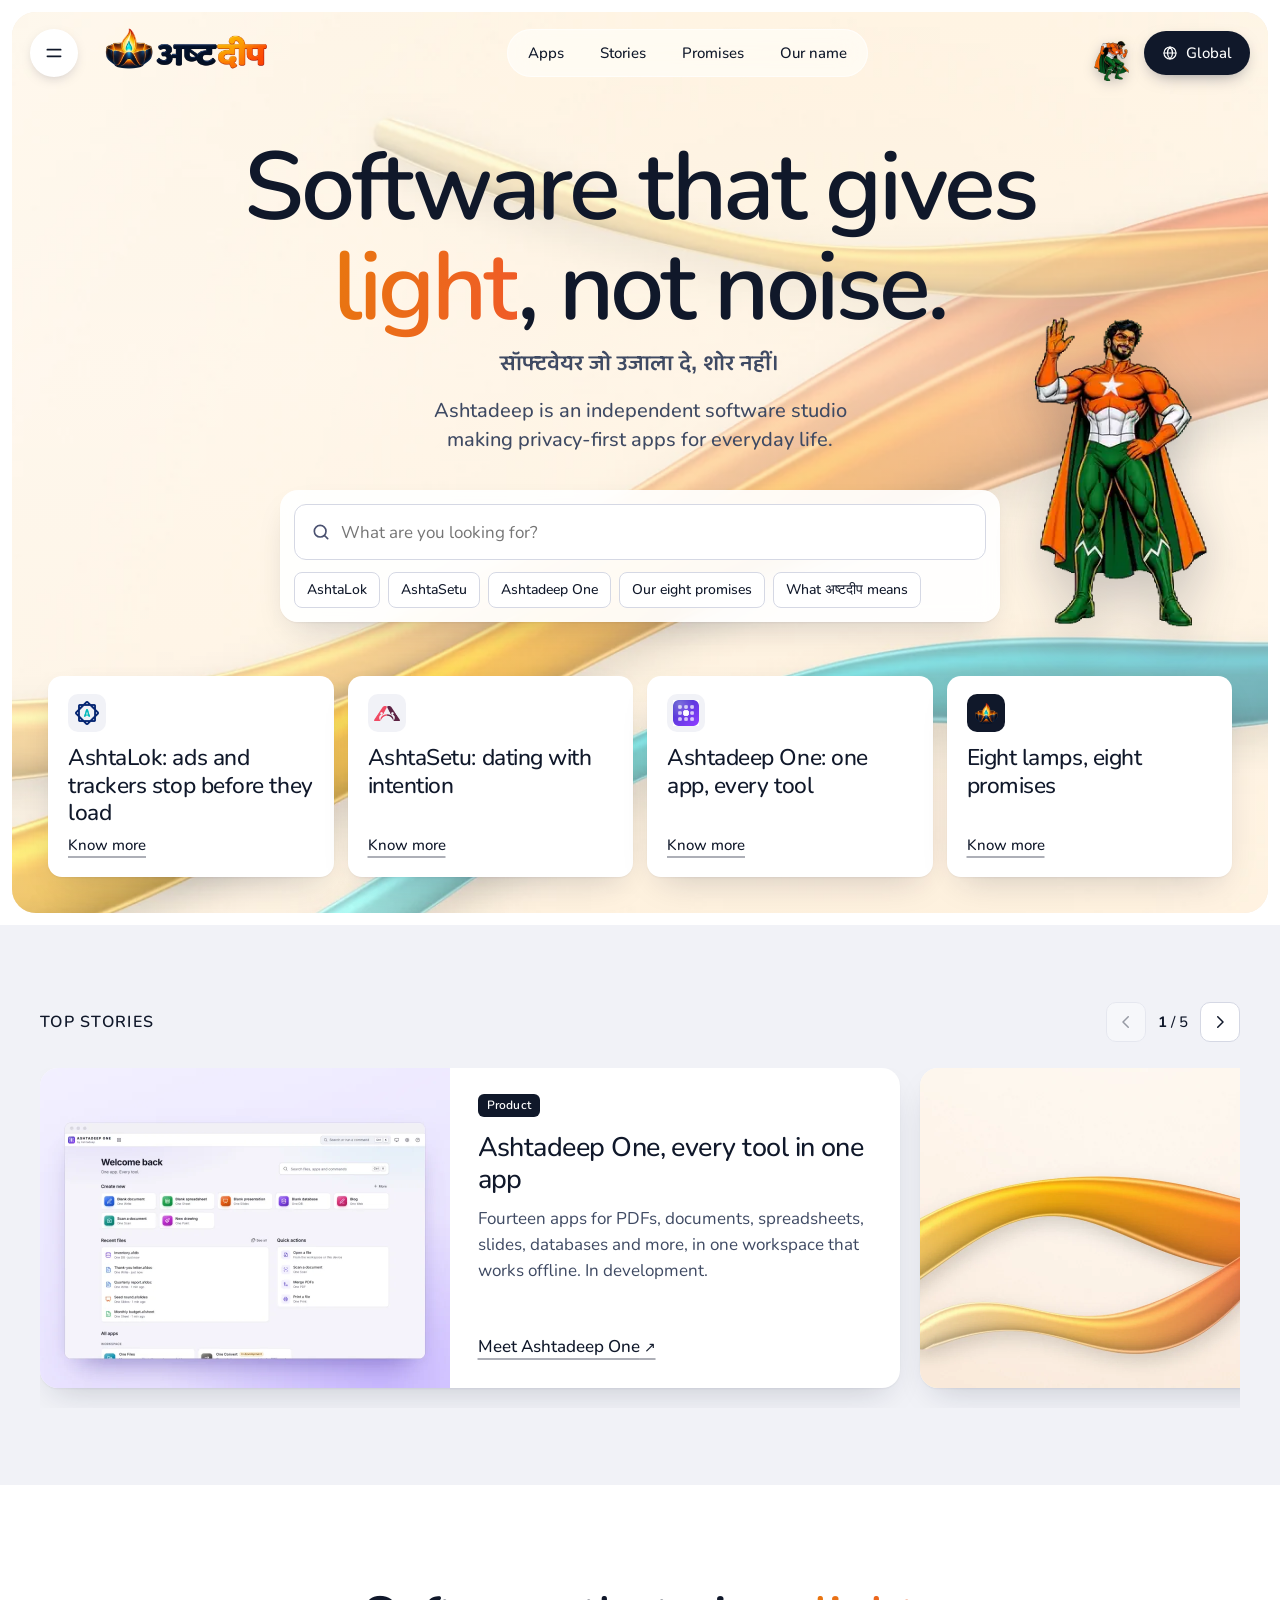
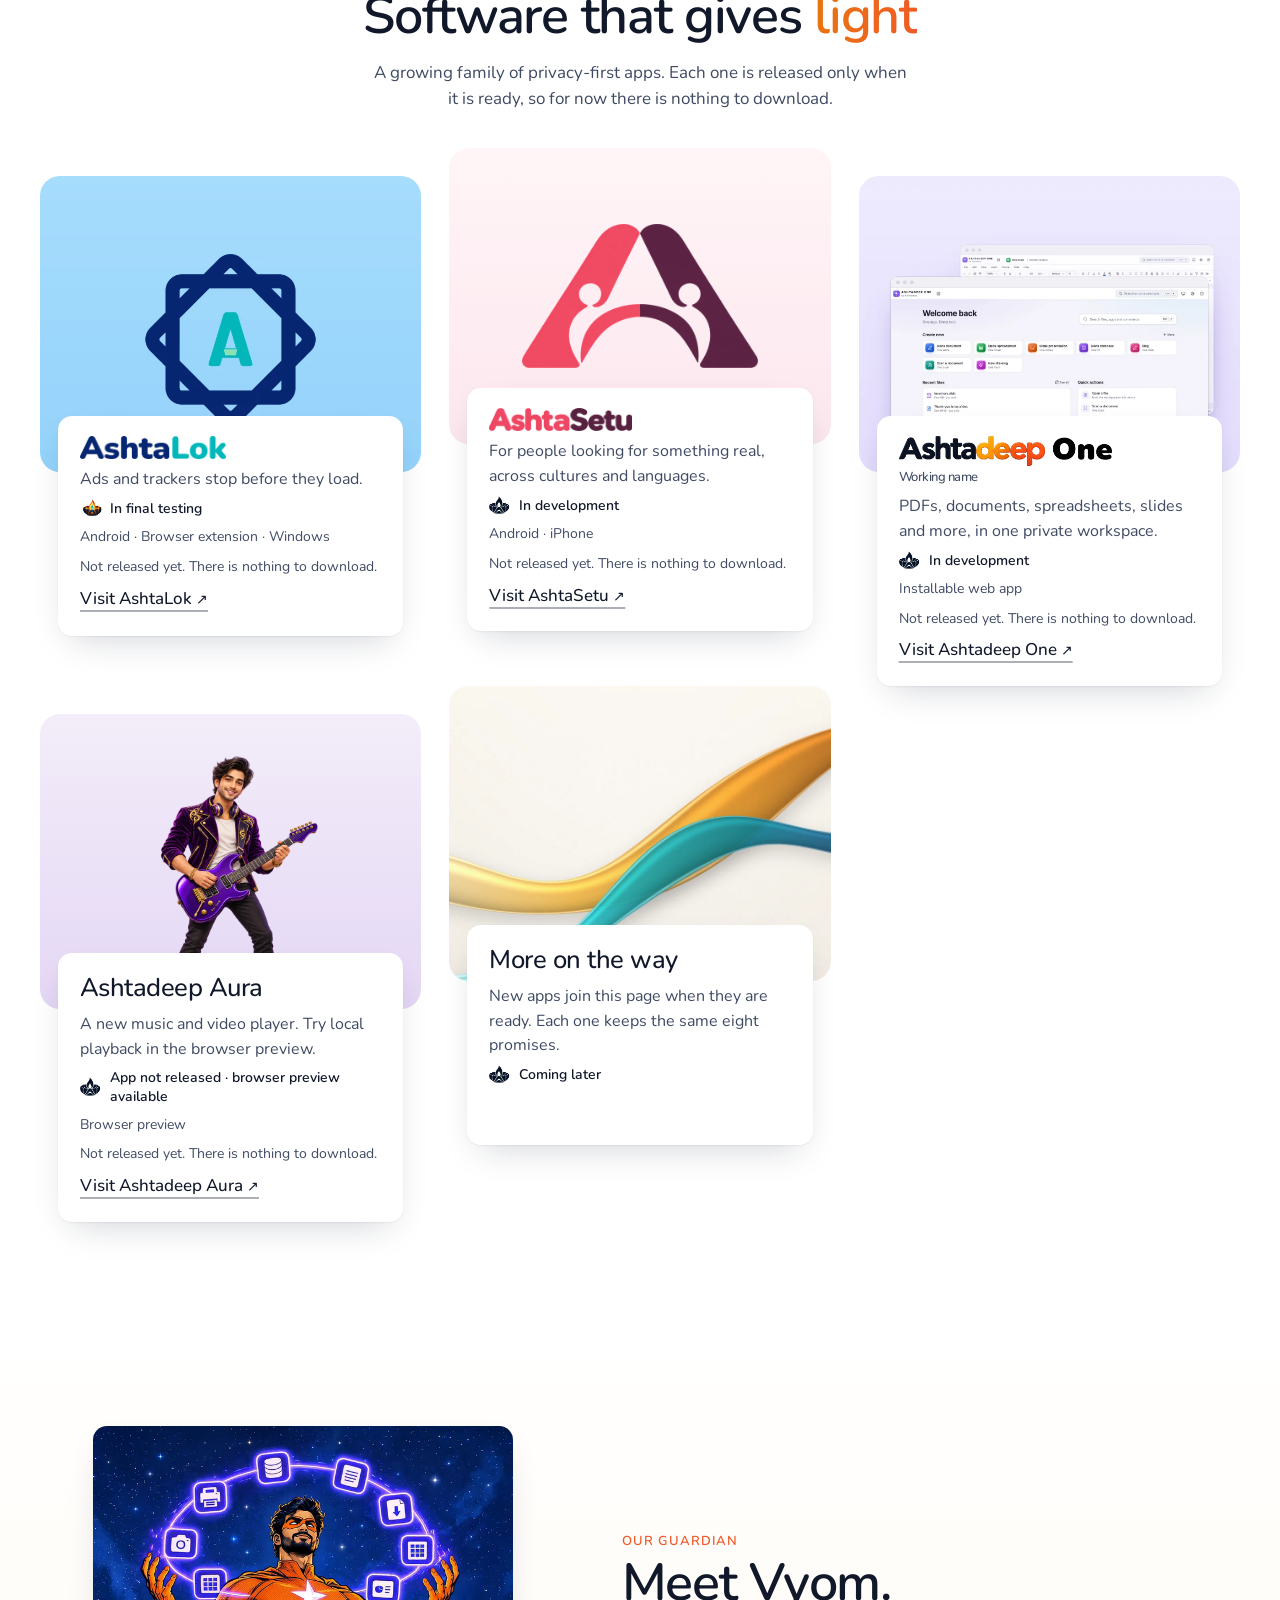
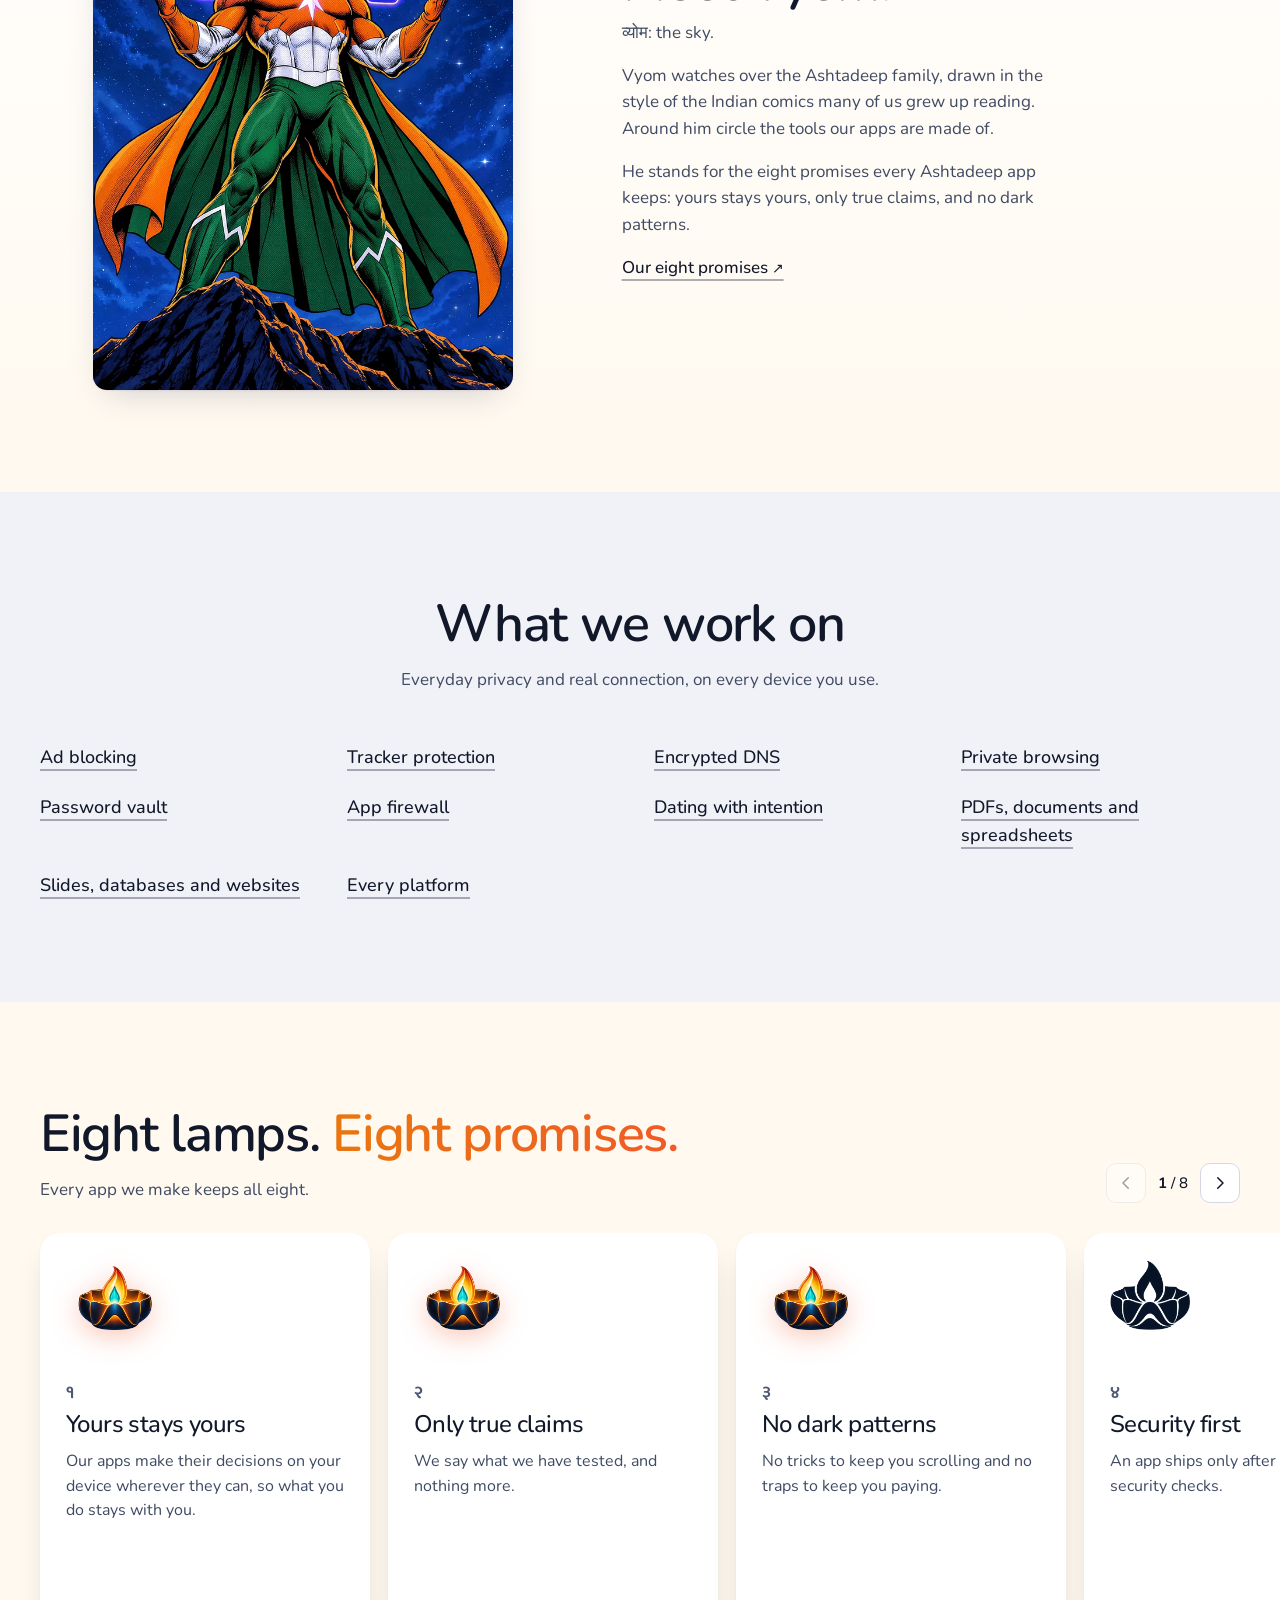
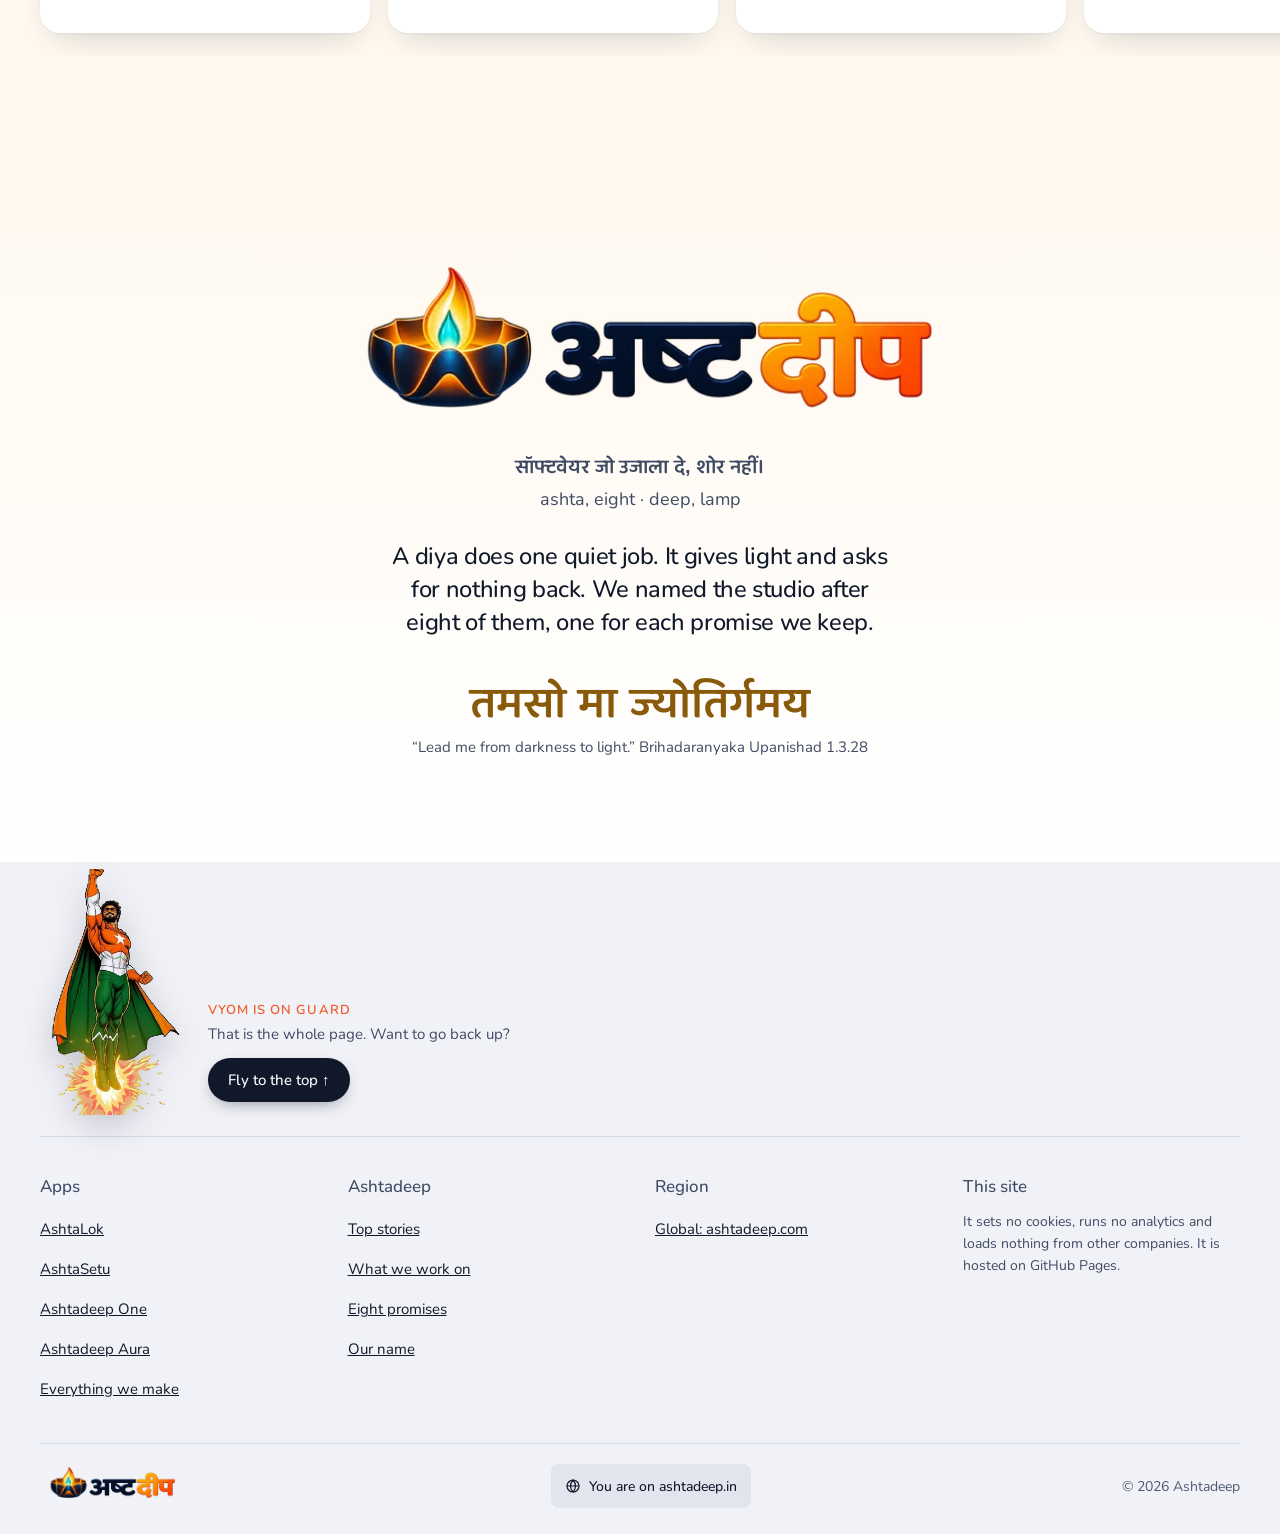
==== commit 5dc42b5f: "Remove internal Aura roadmap and development plans from public website" ====
--- a/index.html
+++ b/index.html
@@ -68,7 +68,7 @@
         <input id="find" type="search" placeholder="What are you looking for?" autocomplete="off" enterkeyhint="go">
         <ul class="results" aria-live="polite"></ul>
         <div class="chips" aria-label="Suggestions"><a href="#ashtalok">AshtaLok</a><a href="#ashtasetu">AshtaSetu</a><a href="#one">Ashtadeep One</a><a href="#promises">Our eight promises</a><a href="#name">What अष्टदीप means</a></div>
-        <script type="application/json" id="find-index">[{"t": "AshtaLok", "d": "Ad and tracker blocker. In final testing.", "h": "#ashtalok", "k": "Ad and tracker blocker Ads and trackers stop before they load.  Android Browser extension Windows"}, {"t": "AshtaSetu", "d": "Dating app, 18+. In development.", "h": "#ashtasetu", "k": "Dating app, 18+ For people looking for something real, across cultures and languages.  Android iPhone"}, {"t": "Ashtadeep One", "d": "Productivity suite. In development.", "h": "#one", "k": "Productivity suite PDFs, documents, spreadsheets, slides and more, in one private workspace.  Installable web app"}, {"t": "Ashtadeep Aura", "d": "Music and video player. App in development · browser preview available.", "h": "#aura", "k": "Music and video player Your music. Your videos. One player. A new music and video player. Try local playback in the browser preview. Browser preview · native apps planned"}, {"t": "Ad blocking", "d": "What we work on", "h": "#ashtalok", "k": "ads, adverts, blocker, popups"}, {"t": "Tracker protection", "d": "What we work on", "h": "#ashtalok", "k": "trackers, tracking, privacy, analytics"}, {"t": "Encrypted DNS", "d": "What we work on", "h": "#ashtalok", "k": "dns, doh, encrypted, network"}, {"t": "Private browsing", "d": "What we work on", "h": "#ashtalok", "k": "browser, private, incognito"}, {"t": "Password vault", "d": "What we work on", "h": "#ashtalok", "k": "passwords, vault, security"}, {"t": "App firewall", "d": "What we work on", "h": "#ashtalok", "k": "firewall, apps, wifi, mobile data"}, {"t": "Dating with intention", "d": "What we work on", "h": "#ashtasetu", "k": "dating, love, match, relationship, partner"}, {"t": "PDFs, documents and spreadsheets", "d": "What we work on", "h": "#one", "k": "pdf, sign, annotate, merge, word processor, docx, spreadsheet, xlsx, office"}, {"t": "Slides, databases and websites", "d": "What we work on", "h": "#one", "k": "presentation, pptx, database, sqlite, website builder, blog, scan, print"}, {"t": "Every platform", "d": "What we work on", "h": "#apps", "k": "android, windows, linux, iphone, mac, browser extension"}, {"t": "Yours stays yours", "d": "One of our eight promises", "h": "#promises", "k": "Our apps make their decisions on your device wherever they can, so what you do stays with you."}, {"t": "Only true claims", "d": "One of our eight promises", "h": "#promises", "k": "We say what we have tested, and nothing more."}, {"t": "No dark patterns", "d": "One of our eight promises", "h": "#promises", "k": "No tricks to keep you scrolling and no traps to keep you paying."}, {"t": "Security first", "d": "One of our eight promises", "h": "#promises", "k": "An app ships only after it passes its security checks."}, {"t": "Everywhere you are", "d": "One of our eight promises", "h": "#promises", "k": "Phones, tablets, computers and browsers, released one at a time as each one is tested."}, {"t": "Light and fast", "d": "One of our eight promises", "h": "#promises", "k": "Small apps that are careful with your battery and your data."}, {"t": "Every culture welcome", "d": "One of our eight promises", "h": "#promises", "k": "Made for people of every language, culture and faith."}, {"t": "People over metrics", "d": "One of our eight promises", "h": "#promises", "k": "We count lives made easier, not minutes spent in our apps."}, {"t": "Vyom, our guardian", "d": "Ashtadeep's mascot", "h": "#vyom", "k": "vyom mascot guardian hero comic sky"}, {"t": "Our name, अष्टदीप", "d": "Ashta means eight, deep means lamp", "h": "#name", "k": "ashtadeep name meaning sanskrit eight lamps diya"}, {"t": "Top stories", "d": "News from the studio", "h": "#stories", "k": "news stories updates"}]</script>
+        <script type="application/json" id="find-index">[{"t": "AshtaLok", "d": "Ad and tracker blocker. In final testing.", "h": "#ashtalok", "k": "Ad and tracker blocker Ads and trackers stop before they load.  Android Browser extension Windows"}, {"t": "AshtaSetu", "d": "Dating app, 18+. In development.", "h": "#ashtasetu", "k": "Dating app, 18+ For people looking for something real, across cultures and languages.  Android iPhone"}, {"t": "Ashtadeep One", "d": "Productivity suite. In development.", "h": "#one", "k": "Productivity suite PDFs, documents, spreadsheets, slides and more, in one private workspace.  Installable web app"}, {"t": "Ashtadeep Aura", "d": "Music and video player. App not released · browser preview available.", "h": "#aura", "k": "Music and video player Your music. Your videos. One player. A new music and video player. Try local playback in the browser preview. Browser preview"}, {"t": "Ad blocking", "d": "What we work on", "h": "#ashtalok", "k": "ads, adverts, blocker, popups"}, {"t": "Tracker protection", "d": "What we work on", "h": "#ashtalok", "k": "trackers, tracking, privacy, analytics"}, {"t": "Encrypted DNS", "d": "What we work on", "h": "#ashtalok", "k": "dns, doh, encrypted, network"}, {"t": "Private browsing", "d": "What we work on", "h": "#ashtalok", "k": "browser, private, incognito"}, {"t": "Password vault", "d": "What we work on", "h": "#ashtalok", "k": "passwords, vault, security"}, {"t": "App firewall", "d": "What we work on", "h": "#ashtalok", "k": "firewall, apps, wifi, mobile data"}, {"t": "Dating with intention", "d": "What we work on", "h": "#ashtasetu", "k": "dating, love, match, relationship, partner"}, {"t": "PDFs, documents and spreadsheets", "d": "What we work on", "h": "#one", "k": "pdf, sign, annotate, merge, word processor, docx, spreadsheet, xlsx, office"}, {"t": "Slides, databases and websites", "d": "What we work on", "h": "#one", "k": "presentation, pptx, database, sqlite, website builder, blog, scan, print"}, {"t": "Every platform", "d": "What we work on", "h": "#apps", "k": "android, windows, linux, iphone, mac, browser extension"}, {"t": "Yours stays yours", "d": "One of our eight promises", "h": "#promises", "k": "Our apps make their decisions on your device wherever they can, so what you do stays with you."}, {"t": "Only true claims", "d": "One of our eight promises", "h": "#promises", "k": "We say what we have tested, and nothing more."}, {"t": "No dark patterns", "d": "One of our eight promises", "h": "#promises", "k": "No tricks to keep you scrolling and no traps to keep you paying."}, {"t": "Security first", "d": "One of our eight promises", "h": "#promises", "k": "An app ships only after it passes its security checks."}, {"t": "Everywhere you are", "d": "One of our eight promises", "h": "#promises", "k": "Phones, tablets, computers and browsers, released one at a time as each one is tested."}, {"t": "Light and fast", "d": "One of our eight promises", "h": "#promises", "k": "Small apps that are careful with your battery and your data."}, {"t": "Every culture welcome", "d": "One of our eight promises", "h": "#promises", "k": "Made for people of every language, culture and faith."}, {"t": "People over metrics", "d": "One of our eight promises", "h": "#promises", "k": "We count lives made easier, not minutes spent in our apps."}, {"t": "Vyom, our guardian", "d": "Ashtadeep's mascot", "h": "#vyom", "k": "vyom mascot guardian hero comic sky"}, {"t": "Our name, अष्टदीप", "d": "Ashta means eight, deep means lamp", "h": "#name", "k": "ashtadeep name meaning sanskrit eight lamps diya"}, {"t": "Top stories", "d": "News from the studio", "h": "#stories", "k": "news stories updates"}]</script>
       </form>
     </div>
     <div class="hero-cards"><a class="hero-card" href="#ashtalok"><span class="icon"><img src="img/ashtalok-mark.webp" alt="" width="26" height="26"></span>
@@ -117,8 +117,8 @@
       </article><article class="app fit-contain reveal" id="aura">
         <div class="art" style="--tone:linear-gradient(180deg, #F3EDF9 0%, #E4D7F5 100%)"><img src="aura/assets/riff-human.png" alt="Riff, the Ashtadeep Aura human rockstar mascot in a violet-and-gold stage outfit, holding an electric guitar" width="720" height="720" loading="lazy" decoding="async"></div>
         <div class="card"><h3>Ashtadeep Aura</h3><p>A new music and video player. Try local playback in the browser preview.</p>
-          <span class="status development"><img class="emblem" src="/img/brand/emblem-mono.webp" alt="" width="360" height="276">App in development · browser preview available</span>
-          <span class="meta">Browser preview · native apps planned</span><span class="meta">Not released yet. There is nothing to download.</span><a class="underline arrow" href="https://ashtadeep.com/aura/">Visit Ashtadeep Aura</a></div>
+          <span class="status development"><img class="emblem" src="/img/brand/emblem-mono.webp" alt="" width="360" height="276">App not released · browser preview available</span>
+          <span class="meta">Browser preview</span><span class="meta">Not released yet. There is nothing to download.</span><a class="underline arrow" href="https://ashtadeep.com/aura/">Visit Ashtadeep Aura</a></div>
       </article><article class="app fit-cover reveal">
         <div class="art"><img src="img/art-more.webp" alt="" width="900" height="640" loading="lazy" decoding="async"></div>
         <div class="card"><h3>More on the way</h3><p>New apps join this page when they are ready. Each one keeps the same eight promises.</p>
